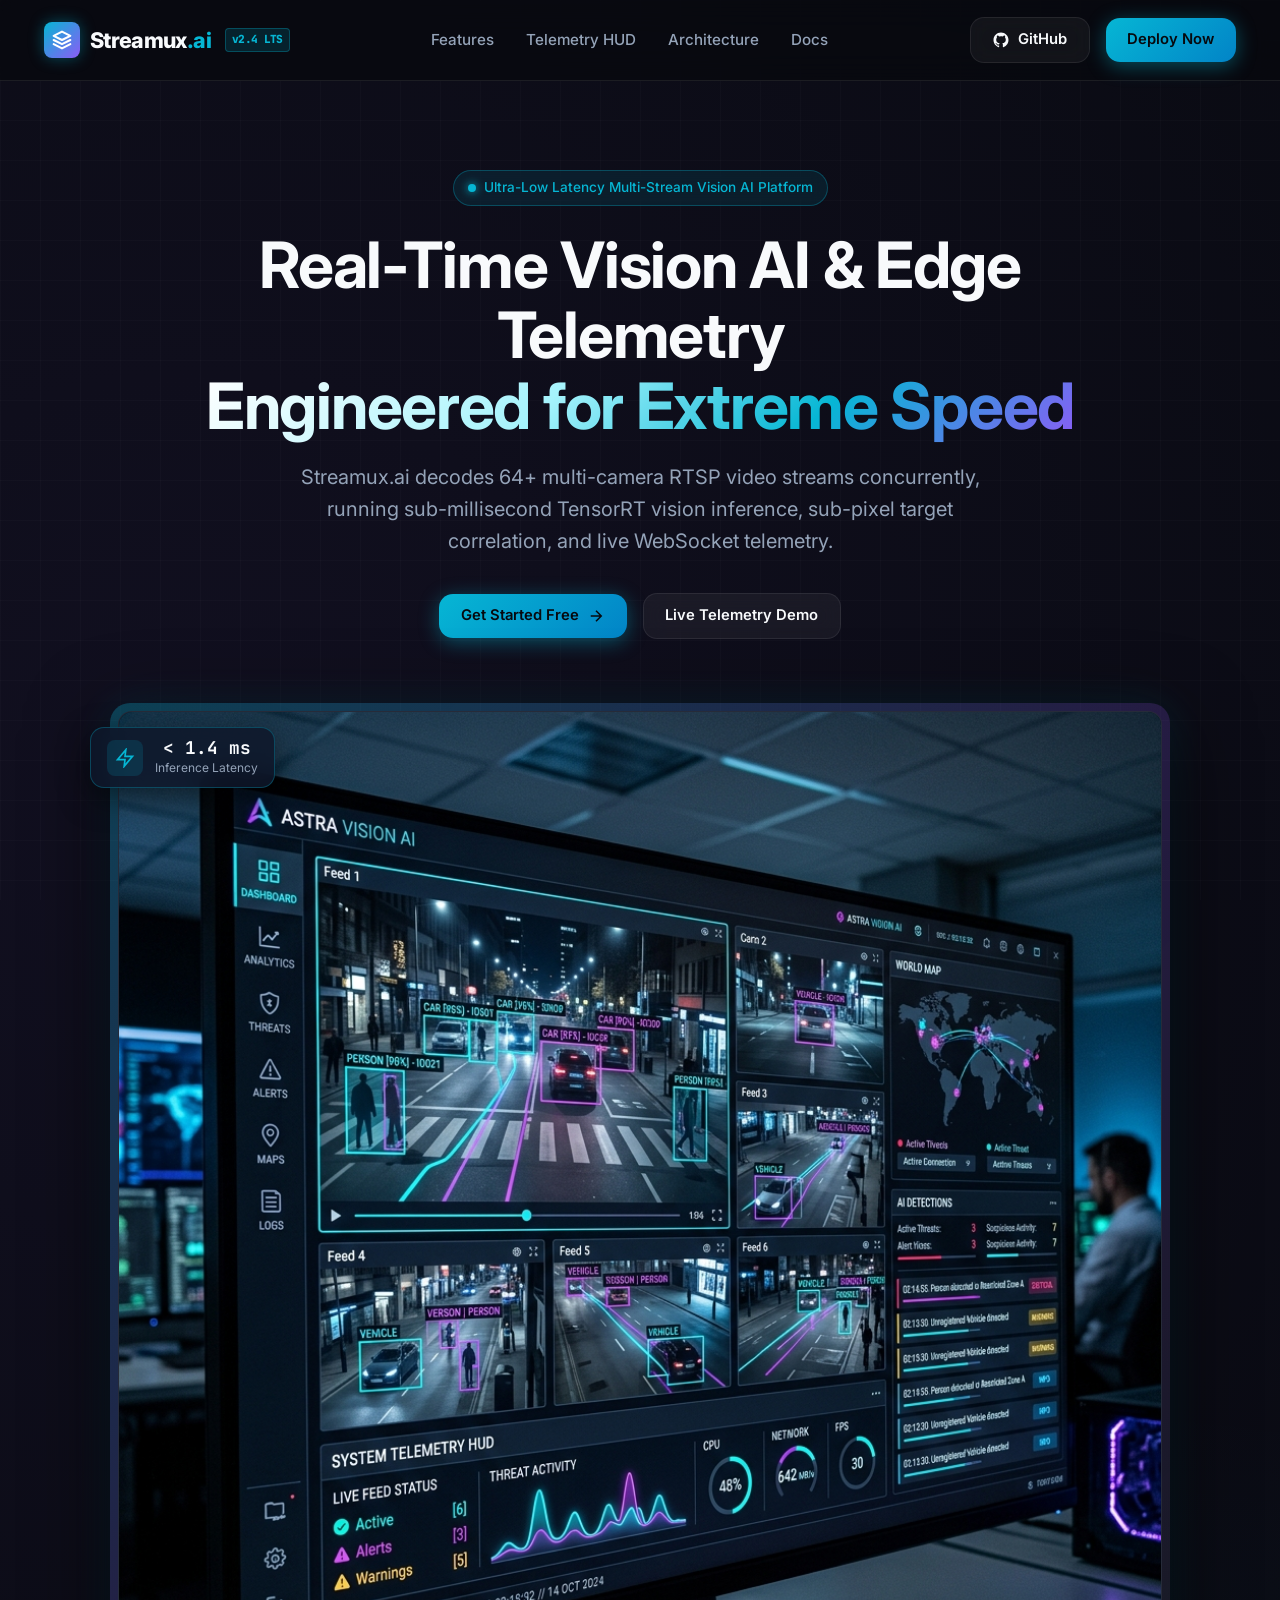
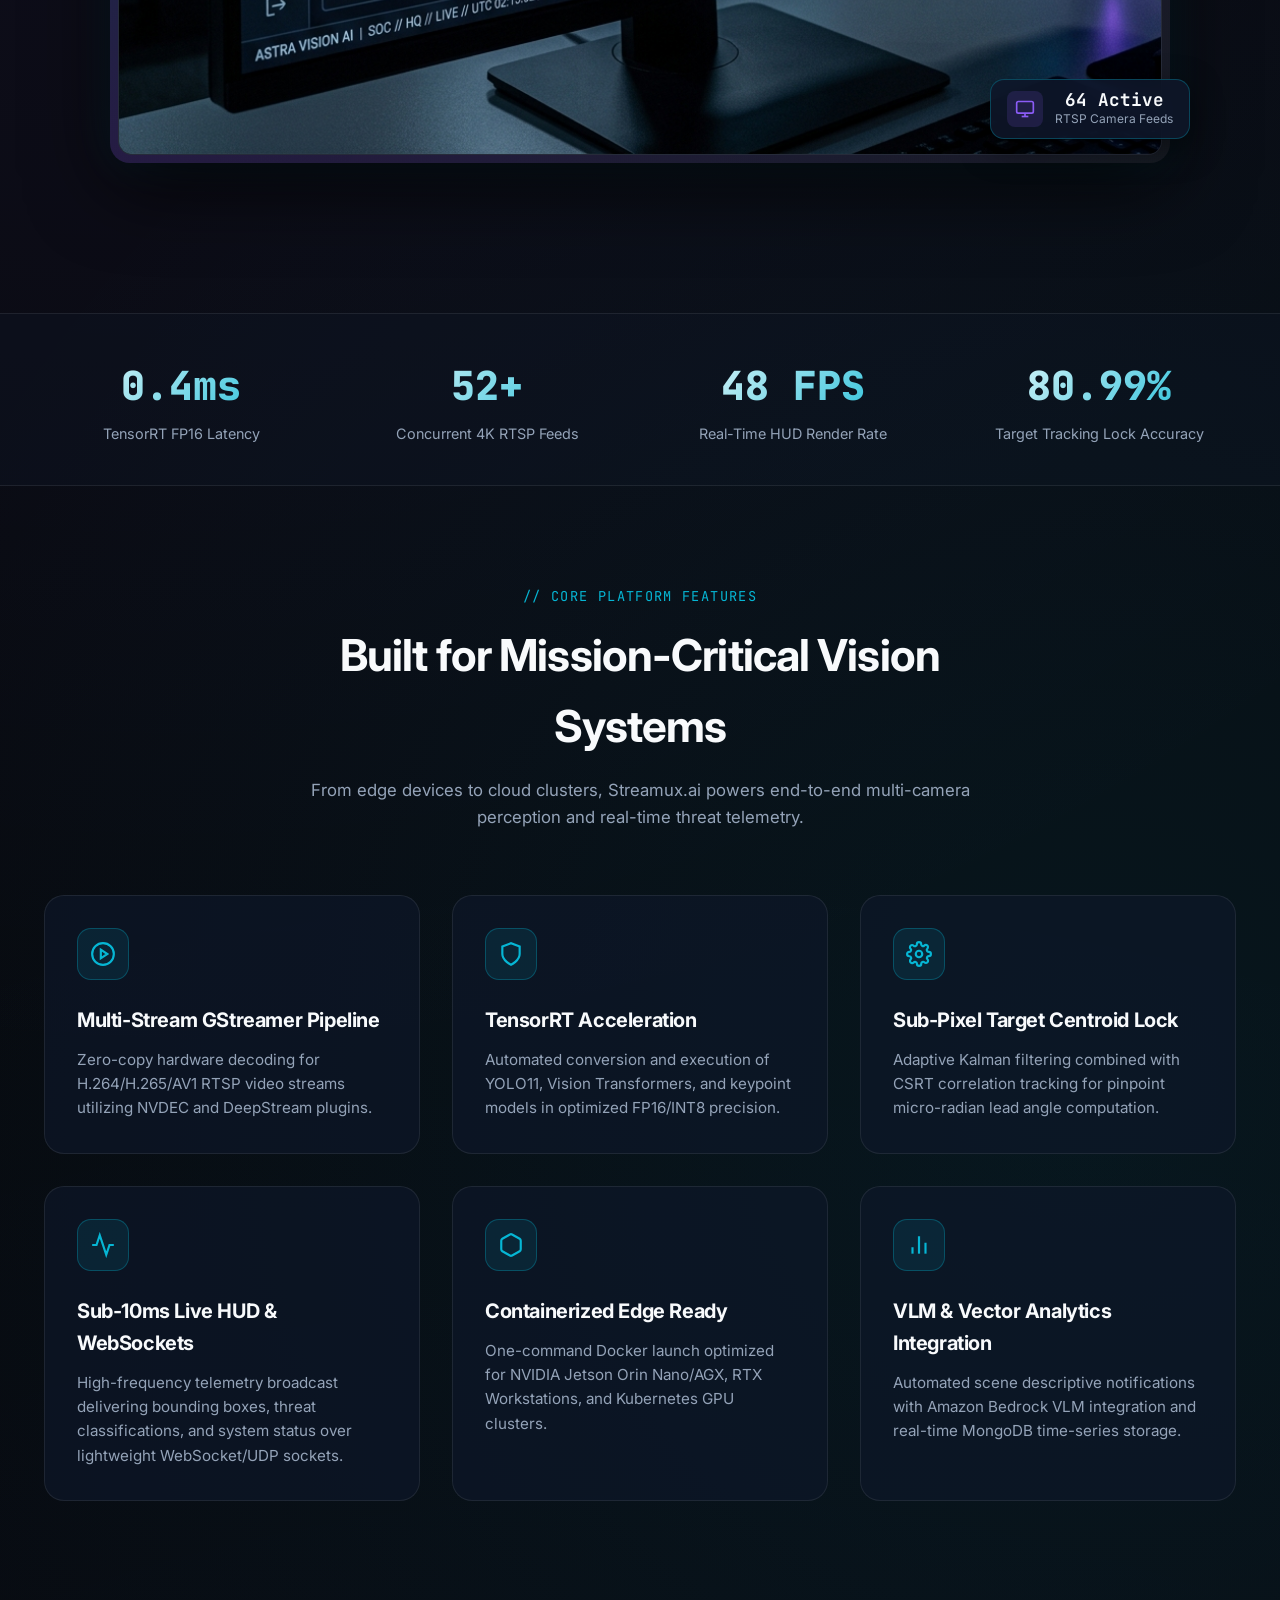
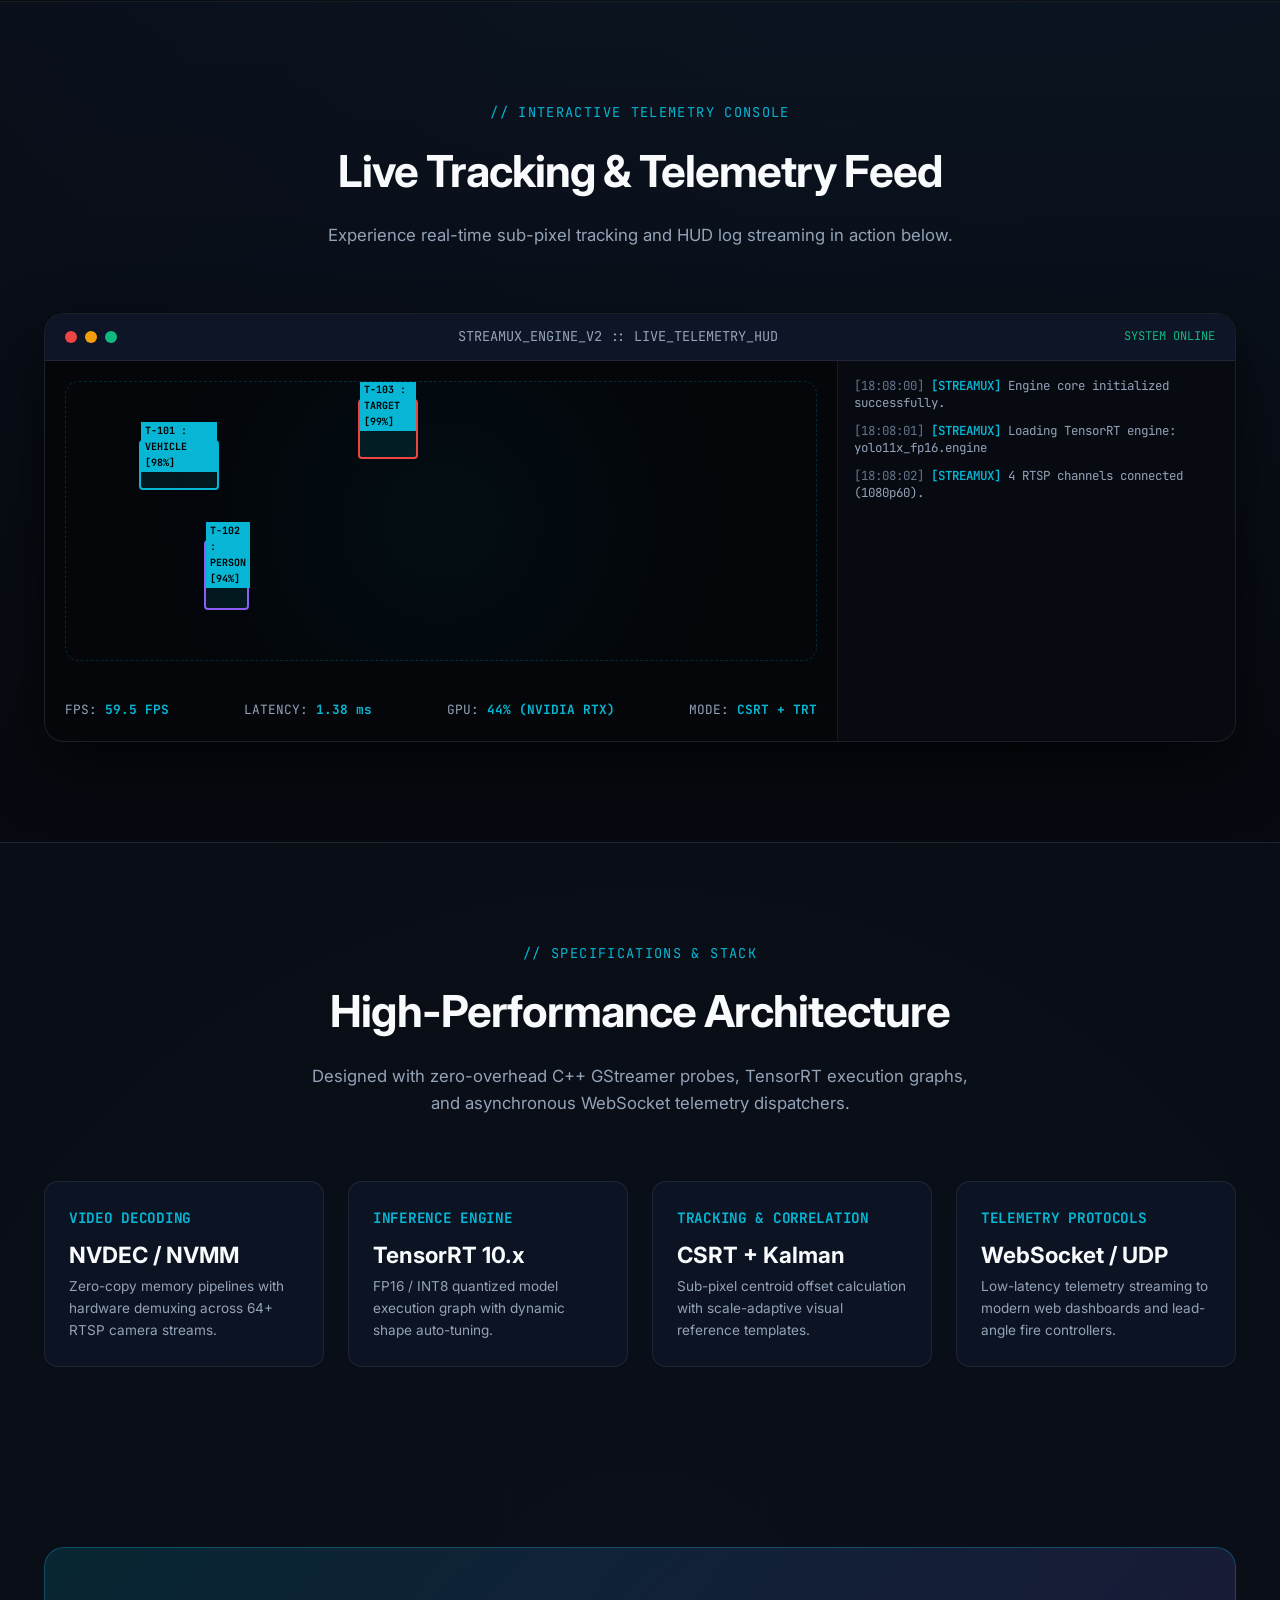
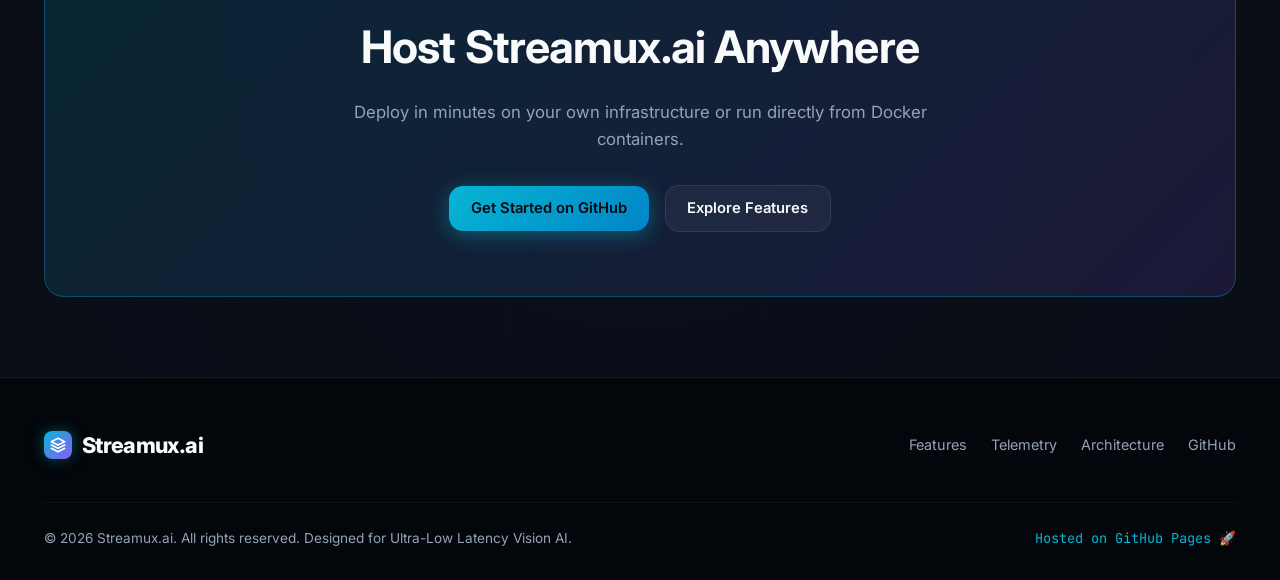
==== index.html @ e478091e "Add Streamux.ai static landing page" ====
<!DOCTYPE html>
<html lang="en">
<head>
  <meta charset="UTF-8">
  <meta name="viewport" content="width=device-width, initial-scale=1.0">
  <title>Streamux.ai - Ultra-Low Latency Multi-Stream Vision AI & Telemetry Platform</title>
  <meta name="description" content="Streamux.ai is a high-performance vision AI and telemetry engine engineered for ultra-low latency RTSP/WebRTC multi-camera object detection, precision tracking, and live HUD analytics.">
  <meta name="keywords" content="Streamux, Vision AI, DeepStream, TensorRT, Multi-Stream RTSP, Real-Time Telemetry, Edge AI, Object Tracking">
  <meta name="author" content="Streamux.ai Team">

  <!-- OpenGraph / Social Media Meta -->
  <meta property="og:title" content="Streamux.ai - Ultra-Low Latency Vision AI Platform">
  <meta property="og:description" content="High-performance real-time vision AI, multi-stream RTSP processing, sub-pixel target tracking, and live telemetry analytics.">
  <meta property="og:image" content="assets/hero-preview.png">
  <meta property="og:type" content="website">

  <!-- Fonts -->
  <link rel="preconnect" href="https://fonts.googleapis.com">
  <link rel="preconnect" href="https://fonts.gstatic.com" crossorigin>
  <link href="https://fonts.googleapis.com/css2?family=Inter:wght@300;400;500;600;700;800&family=JetBrains+Mono:wght@400;500;600;700&display=swap" rel="stylesheet">

  <!-- Stylesheet -->
  <link rel="stylesheet" href="css/style.css">
</head>
<body>

  <!-- Background Grid -->
  <div class="bg-grid"></div>

  <!-- Header Navigation -->
  <header>
    <div class="container">
      <nav class="nav-wrapper">
        <a href="#" class="logo" id="nav-logo">
          <div class="logo-icon">
            <svg viewBox="0 0 24 24" fill="none" stroke="currentColor" stroke-width="2.5" stroke-linecap="round" stroke-linejoin="round">
              <polygon points="12 2 2 7 12 12 22 7 12 2"></polygon>
              <polyline points="2 17 12 22 22 17"></polyline>
              <polyline points="2 12 12 17 22 12"></polyline>
            </svg>
          </div>
          <span>Streamux<span style="color: var(--primary-cyan);">.ai</span></span>
          <span class="logo-badge">v2.4 LTS</span>
        </a>

        <ul class="nav-links">
          <li><a href="#features" id="link-features">Features</a></li>
          <li><a href="#simulator" id="link-telemetry">Telemetry HUD</a></li>
          <li><a href="#architecture" id="link-specs">Architecture</a></li>
          <li><a href="#docs" id="link-docs">Docs</a></li>
        </ul>

        <div class="nav-actions">
          <a href="https://github.com" target="_blank" rel="noopener" class="btn btn-secondary" id="btn-github-nav">
            <svg width="18" height="18" viewBox="0 0 24 24" fill="currentColor">
              <path fill-rule="evenodd" clip-rule="evenodd" d="M12 2C6.477 2 2 6.484 2 12.017c0 4.425 2.865 8.18 6.839 9.504.5.092.682-.217.682-.483 0-.237-.008-.868-.013-1.703-2.782.605-3.369-1.343-3.369-1.343-.454-1.158-1.11-1.466-1.11-1.466-.908-.62.069-.608.069-.608 1.003.07 1.53 1.032 1.53 1.032.892 1.53 2.341 1.088 2.91.832.092-.647.35-1.088.636-1.338-2.22-.253-4.555-1.113-4.555-4.951 0-1.093.39-1.988 1.029-2.688-.103-.253-.446-1.272.098-2.65 0 0 .84-.27 2.75 1.026A9.564 9.564 0 0112 6.844c.85.004 1.705.115 2.504.337 1.909-1.296 2.747-1.027 2.747-1.027.546 1.379.202 2.398.1 2.651.64.7 1.028 1.595 1.028 2.688 0 3.848-2.339 4.695-4.566 4.943.359.309.678.92.678 1.855 0 1.338-.012 2.419-.012 2.747 0 .268.18.58.688.482A10.019 10.019 0 0022 12.017C22 6.484 17.522 2 12 2z"/>
            </svg>
            GitHub
          </a>
          <a href="#cta" class="btn btn-primary" id="btn-deploy-nav">Deploy Now</a>
        </div>
      </nav>
    </div>
  </header>

  <!-- Hero Section -->
  <section class="hero">
    <div class="container">
      <div class="hero-badge">
        <span class="pulse-dot"></span>
        Ultra-Low Latency Multi-Stream Vision AI Platform
      </div>

      <h1>
        Real-Time Vision AI & Edge Telemetry <br>
        <span class="gradient-text">Engineered for Extreme Speed</span>
      </h1>

      <p class="hero-sub">
        Streamux.ai decodes 64+ multi-camera RTSP video streams concurrently, running sub-millisecond TensorRT vision inference, sub-pixel target correlation, and live WebSocket telemetry.
      </p>

      <div class="hero-cta">
        <a href="#cta" class="btn btn-primary" id="btn-get-started">
          Get Started Free
          <svg width="18" height="18" viewBox="0 0 24 24" fill="none" stroke="currentColor" stroke-width="2"><path d="M5 12h14M12 5l7 7-7 7"/></svg>
        </a>
        <a href="#simulator" class="btn btn-secondary" id="btn-view-demo">
          Live Telemetry Demo
        </a>
      </div>

      <!-- Hero Dashboard Visual -->
      <div class="hero-visual">
        <!-- Floating Stats Badges -->
        <div class="floating-stat-badge top-left">
          <div class="stat-icon">
            <svg width="20" height="20" viewBox="0 0 24 24" fill="none" stroke="currentColor" stroke-width="2"><path d="M13 2L3 14h9l-1 8 10-12h-9l1-8z"/></svg>
          </div>
          <div class="stat-info">
            <div class="stat-val">&lt; 1.4 ms</div>
            <div class="stat-lbl">Inference Latency</div>
          </div>
        </div>

        <div class="floating-stat-badge bottom-right">
          <div class="stat-icon" style="background: rgba(139, 92, 246, 0.15); color: var(--accent-purple);">
            <svg width="20" height="20" viewBox="0 0 24 24" fill="none" stroke="currentColor" stroke-width="2"><rect x="2" y="3" width="20" height="14" rx="2" ry="2"/><line x1="8" y1="21" x2="16" y2="21"/><line x1="12" y1="17" x2="12" y2="21"/></svg>
          </div>
          <div class="stat-info">
            <div class="stat-val">64 Active</div>
            <div class="stat-lbl">RTSP Camera Feeds</div>
          </div>
        </div>

        <div class="hero-img-wrapper">
          <img src="assets/hero-preview.png" alt="Streamux.ai Vision AI Telemetry Control Center Dashboard" id="hero-img">
        </div>
      </div>
    </div>
  </section>

  <!-- Metrics Strip -->
  <section class="metrics-strip">
    <div class="container">
      <div class="metrics-grid">
        <div class="metric-item">
          <div class="number" data-target="1" data-suffix=".4ms">&lt; 1.4ms</div>
          <div class="label">TensorRT FP16 Latency</div>
        </div>
        <div class="metric-item">
          <div class="number" data-target="64" data-suffix="+">64+</div>
          <div class="label">Concurrent 4K RTSP Feeds</div>
        </div>
        <div class="metric-item">
          <div class="number" data-target="60" data-suffix=" FPS">60 FPS</div>
          <div class="label">Real-Time HUD Render Rate</div>
        </div>
        <div class="metric-item">
          <div class="number" data-target="99" data-suffix=".99%">99.99%</div>
          <div class="label">Target Tracking Lock Accuracy</div>
        </div>
      </div>
    </div>
  </section>

  <!-- Features Section -->
  <section class="section" id="features">
    <div class="container">
      <div class="section-header">
        <span class="section-tag">// Core Platform Features</span>
        <h2 class="section-title">Built for Mission-Critical Vision Systems</h2>
        <p class="section-subtitle">
          From edge devices to cloud clusters, Streamux.ai powers end-to-end multi-camera perception and real-time threat telemetry.
        </p>
      </div>

      <div class="features-grid">
        <!-- Card 1 -->
        <div class="feature-card">
          <div class="feature-icon-wrapper">
            <svg viewBox="0 0 24 24" fill="none" stroke="currentColor" stroke-width="2"><circle cx="12" cy="12" r="10"/><polygon points="10 8 16 12 10 16 10 8"/></svg>
          </div>
          <h3>Multi-Stream GStreamer Pipeline</h3>
          <p>Zero-copy hardware decoding for H.264/H.265/AV1 RTSP video streams utilizing NVDEC and DeepStream plugins.</p>
        </div>

        <!-- Card 2 -->
        <div class="feature-card">
          <div class="feature-icon-wrapper">
            <svg viewBox="0 0 24 24" fill="none" stroke="currentColor" stroke-width="2"><path d="M12 22s8-4 8-10V5l-8-3-8 3v7c0 6 8 10 8 10z"/></svg>
          </div>
          <h3>TensorRT Acceleration</h3>
          <p>Automated conversion and execution of YOLO11, Vision Transformers, and keypoint models in optimized FP16/INT8 precision.</p>
        </div>

        <!-- Card 3 -->
        <div class="feature-card">
          <div class="feature-icon-wrapper">
            <svg viewBox="0 0 24 24" fill="none" stroke="currentColor" stroke-width="2"><circle cx="12" cy="12" r="3"/><path d="M19.4 15a1.65 1.65 0 0 0 .33 1.82l.06.06a2 2 0 0 1 0 2.83 2 2 0 0 1-2.83 0l-.06-.06a1.65 1.65 0 0 0-1.82-.33 1.65 1.65 0 0 0-1 1.51V21a2 2 0 0 1-2 2 2 2 0 0 1-2-2v-.09A1.65 1.65 0 0 0 9 19.4a1.65 1.65 0 0 0-1.82.33l-.06.06a2 2 0 0 1-2.83 0 2 2 0 0 1 0-2.83l.06-.06a1.65 1.65 0 0 0 .33-1.82 1.65 1.65 0 0 0-1.51-1H3a2 2 0 0 1-2-2 2 2 0 0 1 2-2h.09A1.65 1.65 0 0 0 4.6 9a1.65 1.65 0 0 0-.33-1.82l-.06-.06a2 2 0 0 1 0-2.83 2 2 0 0 1 2.83 0l.06.06a1.65 1.65 0 0 0 1.82.33H9a1.65 1.65 0 0 0 1-1.51V3a2 2 0 0 1 2-2 2 2 0 0 1 2 2v.09a1.65 1.65 0 0 0 1 1.51 1.65 1.65 0 0 0 1.82-.33l.06-.06a2 2 0 0 1 2.83 0 2 2 0 0 1 0 2.83l-.06.06a1.65 1.65 0 0 0-.33 1.82V9a1.65 1.65 0 0 0 1.51 1H21a2 2 0 0 1 2 2 2 2 0 0 1-2 2h-.09a1.65 1.65 0 0 0-1.51 1z"/></svg>
          </div>
          <h3>Sub-Pixel Target Centroid Lock</h3>
          <p>Adaptive Kalman filtering combined with CSRT correlation tracking for pinpoint micro-radian lead angle computation.</p>
        </div>

        <!-- Card 4 -->
        <div class="feature-card">
          <div class="feature-icon-wrapper">
            <svg viewBox="0 0 24 24" fill="none" stroke="currentColor" stroke-width="2"><path d="M22 12h-4l-3 9L9 3l-3 9H2"/></svg>
          </div>
          <h3>Sub-10ms Live HUD & WebSockets</h3>
          <p>High-frequency telemetry broadcast delivering bounding boxes, threat classifications, and system status over lightweight WebSocket/UDP sockets.</p>
        </div>

        <!-- Card 5 -->
        <div class="feature-card">
          <div class="feature-icon-wrapper">
            <svg viewBox="0 0 24 24" fill="none" stroke="currentColor" stroke-width="2"><path d="M21 16V8a2 2 0 0 0-1-1.73l-7-4a2 2 0 0 0-2 0l-7 4A2 2 0 0 0 3 8v8a2 2 0 0 0 1 1.73l7 4a2 2 0 0 0 2 0l7-4A2 2 0 0 0 21 16z"/></svg>
          </div>
          <h3>Containerized Edge Ready</h3>
          <p>One-command Docker launch optimized for NVIDIA Jetson Orin Nano/AGX, RTX Workstations, and Kubernetes GPU clusters.</p>
        </div>

        <!-- Card 6 -->
        <div class="feature-card">
          <div class="feature-icon-wrapper">
            <svg viewBox="0 0 24 24" fill="none" stroke="currentColor" stroke-width="2"><line x1="18" y1="20" x2="18" y2="10"/><line x1="12" y1="20" x2="12" y2="4"/><line x1="6" y1="20" x2="6" y2="14"/></svg>
          </div>
          <h3>VLM & Vector Analytics Integration</h3>
          <p>Automated scene descriptive notifications with Amazon Bedrock VLM integration and real-time MongoDB time-series storage.</p>
        </div>
      </div>
    </div>
  </section>

  <!-- Interactive Telemetry HUD Simulator Section -->
  <section class="section demo-section" id="simulator">
    <div class="container">
      <div class="section-header">
        <span class="section-tag">// Interactive Telemetry Console</span>
        <h2 class="section-title">Live Tracking & Telemetry Feed</h2>
        <p class="section-subtitle">
          Experience real-time sub-pixel tracking and HUD log streaming in action below.
        </p>
      </div>

      <div class="sim-container">
        <div class="sim-header">
          <div class="sim-dots">
            <span class="sim-dot dot-red"></span>
            <span class="sim-dot dot-yellow"></span>
            <span class="sim-dot dot-green"></span>
          </div>
          <div class="sim-title">STREAMUX_ENGINE_V2 :: LIVE_TELEMETRY_HUD</div>
          <div class="sim-status">
            <span class="pulse-dot"></span>
            SYSTEM ONLINE
          </div>
        </div>

        <div class="sim-body">
          <!-- Canvas / Tracking HUD -->
          <div class="sim-viewport">
            <div class="sim-radar-canvas" id="radarCanvas">
              <!-- Animated targets injected by JS -->
            </div>
            <div class="sim-hud-overlay">
              <div class="hud-item">FPS: <span id="hudFps">60.0 FPS</span></div>
              <div class="hud-item">LATENCY: <span id="hudLatency">1.21 ms</span></div>
              <div class="hud-item">GPU: <span>44% (NVIDIA RTX)</span></div>
              <div class="hud-item">MODE: <span>CSRT + TRT</span></div>
            </div>
          </div>

          <!-- Log Console Stream -->
          <div class="sim-logs" id="logBox">
            <div class="log-entry"><span class="time">[18:08:00]</span> <span class="tag">[STREAMUX]</span> Engine core initialized successfully.</div>
            <div class="log-entry"><span class="time">[18:08:01]</span> <span class="tag">[STREAMUX]</span> Loading TensorRT engine: yolo11x_fp16.engine</div>
            <div class="log-entry"><span class="time">[18:08:02]</span> <span class="tag">[STREAMUX]</span> 4 RTSP channels connected (1080p60).</div>
          </div>
        </div>
      </div>
    </div>
  </section>

  <!-- Technical Specs / Architecture Section -->
  <section class="section" id="architecture">
    <div class="container">
      <div class="section-header">
        <span class="section-tag">// Specifications & Stack</span>
        <h2 class="section-title">High-Performance Architecture</h2>
        <p class="section-subtitle">
          Designed with zero-overhead C++ GStreamer probes, TensorRT execution graphs, and asynchronous WebSocket telemetry dispatchers.
        </p>
      </div>

      <div class="specs-grid">
        <div class="spec-box">
          <h4>VIDEO DECODING</h4>
          <div class="spec-val">NVDEC / NVMM</div>
          <p>Zero-copy memory pipelines with hardware demuxing across 64+ RTSP camera streams.</p>
        </div>

        <div class="spec-box">
          <h4>INFERENCE ENGINE</h4>
          <div class="spec-val">TensorRT 10.x</div>
          <p>FP16 / INT8 quantized model execution graph with dynamic shape auto-tuning.</p>
        </div>

        <div class="spec-box">
          <h4>TRACKING & CORRELATION</h4>
          <div class="spec-val">CSRT + Kalman</div>
          <p>Sub-pixel centroid offset calculation with scale-adaptive visual reference templates.</p>
        </div>

        <div class="spec-box">
          <h4>TELEMETRY PROTOCOLS</h4>
          <div class="spec-val">WebSocket / UDP</div>
          <p>Low-latency telemetry streaming to modern web dashboards and lead-angle fire controllers.</p>
        </div>
      </div>
    </div>
  </section>

  <!-- CTA Banner Section -->
  <section class="container" id="cta">
    <div class="cta-banner">
      <h2>Host Streamux.ai Anywhere</h2>
      <p>Deploy in minutes on your own infrastructure or run directly from Docker containers.</p>
      <div class="hero-cta" style="margin-bottom: 0;">
        <a href="https://github.com" target="_blank" rel="noopener" class="btn btn-primary" id="btn-cta-github">
          Get Started on GitHub
        </a>
        <a href="#features" class="btn btn-secondary" id="btn-cta-explore">
          Explore Features
        </a>
      </div>
    </div>
  </section>

  <!-- Footer -->
  <footer>
    <div class="container">
      <div class="footer-top">
        <a href="#" class="logo">
          <div class="logo-icon" style="width: 28px; height: 28px;">
            <svg viewBox="0 0 24 24" fill="none" stroke="currentColor" stroke-width="2.5" stroke-linecap="round" stroke-linejoin="round" style="width: 16px; height: 16px;">
              <polygon points="12 2 2 7 12 12 22 7 12 2"></polygon>
              <polyline points="2 17 12 22 22 17"></polyline>
              <polyline points="2 12 12 17 22 12"></polyline>
            </svg>
          </div>
          <span>Streamux.ai</span>
        </a>

        <ul class="footer-links">
          <li><a href="#features">Features</a></li>
          <li><a href="#simulator">Telemetry</a></li>
          <li><a href="#architecture">Architecture</a></li>
          <li><a href="https://github.com" target="_blank" rel="noopener">GitHub</a></li>
        </ul>
      </div>

      <div class="footer-bottom">
        <div>&copy; 2026 Streamux.ai. All rights reserved. Designed for Ultra-Low Latency Vision AI.</div>
        <div style="color: var(--primary-cyan); font-family: var(--font-mono);">Hosted on GitHub Pages 🚀</div>
      </div>
    </div>
  </footer>

  <!-- Main JavaScript -->
  <script src="js/main.js"></script>
</body>
</html>
---- css/style.css ----
/* Streamux.ai - Modern Single Page Static Site */

:root {
  --bg-dark: #07090e;
  --bg-card: rgba(15, 23, 42, 0.65);
  --bg-card-hover: rgba(30, 41, 59, 0.8);
  --border-color: rgba(255, 255, 255, 0.08);
  --border-color-glow: rgba(6, 182, 212, 0.3);
  
  --primary-cyan: #06b6d4;
  --primary-cyan-glow: rgba(6, 182, 212, 0.4);
  --accent-purple: #8b5cf6;
  --accent-blue: #3b82f6;
  --text-main: #f8fafc;
  --text-muted: #94a3b8;
  --text-dim: #64748b;
  
  --font-sans: 'Inter', system-ui, -apple-system, sans-serif;
  --font-mono: 'JetBrains Mono', monospace;
  
  --radius-sm: 8px;
  --radius-md: 14px;
  --radius-lg: 20px;
  --radius-full: 9999px;
  
  --transition: all 0.3s cubic-bezier(0.16, 1, 0.3, 1);
}

/* Reset & Base Styles */
*, *::before, *::after {
  box-sizing: border-box;
  margin: 0;
  padding: 0;
}

html {
  scroll-behavior: smooth;
  font-size: 16px;
  background-color: var(--bg-dark);
  color: var(--text-main);
  font-family: var(--font-sans);
  -webkit-font-smoothing: antialiased;
}

body {
  min-height: 100vh;
  overflow-x: hidden;
  line-height: 1.6;
  background: 
    radial-gradient(circle at 15% 15%, rgba(139, 92, 246, 0.08) 0%, transparent 40%),
    radial-gradient(circle at 85% 50%, rgba(6, 182, 212, 0.08) 0%, transparent 45%),
    radial-gradient(circle at 50% 90%, rgba(59, 130, 246, 0.05) 0%, transparent 50%),
    var(--bg-dark);
}

/* Background Grid Overlay */
.bg-grid {
  position: fixed;
  inset: 0;
  background-image: 
    linear-gradient(to right, rgba(255, 255, 255, 0.02) 1px, transparent 1px),
    linear-gradient(to bottom, rgba(255, 255, 255, 0.02) 1px, transparent 1px);
  background-size: 40px 40px;
  pointer-events: none;
  z-index: 0;
}

.container {
  width: 100%;
  max-width: 1240px;
  margin: 0 auto;
  padding: 0 1.5rem;
  position: relative;
  z-index: 1;
}

/* Typography Utilities */
h1, h2, h3, h4 {
  color: var(--text-main);
  font-weight: 700;
  letter-spacing: -0.02em;
}

.gradient-text {
  background: linear-gradient(135deg, #ffffff 0%, #a5f3fc 40%, var(--primary-cyan) 70%, var(--accent-purple) 100%);
  -webkit-background-clip: text;
  -webkit-text-fill-color: transparent;
}

/* Navigation Header */
header {
  position: fixed;
  top: 0;
  left: 0;
  right: 0;
  z-index: 100;
  backdrop-filter: blur(16px);
  -webkit-backdrop-filter: blur(16px);
  background: rgba(7, 9, 14, 0.75);
  border-bottom: 1px solid var(--border-color);
  transition: var(--transition);
}

.nav-wrapper {
  display: flex;
  align-items: center;
  justify-content: space-between;
  height: 80px;
}

.logo {
  display: flex;
  align-items: center;
  gap: 10px;
  text-decoration: none;
  font-weight: 800;
  font-size: 1.35rem;
  color: var(--text-main);
  letter-spacing: -0.03em;
}

.logo-icon {
  width: 36px;
  height: 36px;
  background: linear-gradient(135deg, var(--primary-cyan), var(--accent-purple));
  border-radius: var(--radius-sm);
  display: flex;
  align-items: center;
  justify-content: center;
  box-shadow: 0 0 15px var(--primary-cyan-glow);
}

.logo-icon svg {
  width: 20px;
  height: 20px;
  color: #fff;
}

.logo-badge {
  font-size: 0.7rem;
  font-family: var(--font-mono);
  background: rgba(6, 182, 212, 0.15);
  color: var(--primary-cyan);
  border: 1px solid var(--border-color-glow);
  padding: 2px 6px;
  border-radius: 4px;
  margin-left: 4px;
}

.nav-links {
  display: flex;
  align-items: center;
  gap: 2rem;
  list-style: none;
}

.nav-links a {
  color: var(--text-muted);
  text-decoration: none;
  font-size: 0.95rem;
  font-weight: 500;
  transition: var(--transition);
}

.nav-links a:hover {
  color: var(--primary-cyan);
}

.nav-actions {
  display: flex;
  align-items: center;
  gap: 1rem;
}

/* Buttons */
.btn {
  display: inline-flex;
  align-items: center;
  justify-content: center;
  gap: 8px;
  padding: 0.65rem 1.35rem;
  font-size: 0.925rem;
  font-weight: 600;
  border-radius: var(--radius-md);
  text-decoration: none;
  transition: var(--transition);
  cursor: pointer;
  border: none;
}

.btn-primary {
  background: linear-gradient(135deg, var(--primary-cyan), #0284c7);
  color: #07090e;
  box-shadow: 0 4px 20px var(--primary-cyan-glow);
}

.btn-primary:hover {
  transform: translateY(-2px);
  box-shadow: 0 6px 25px rgba(6, 182, 212, 0.6);
  background: linear-gradient(135deg, #22d3ee, var(--primary-cyan));
}

.btn-secondary {
  background: rgba(255, 255, 255, 0.05);
  color: var(--text-main);
  border: 1px solid var(--border-color);
  backdrop-filter: blur(10px);
}

.btn-secondary:hover {
  background: rgba(255, 255, 255, 0.1);
  border-color: rgba(255, 255, 255, 0.2);
  transform: translateY(-2px);
}

/* Hero Section */
.hero {
  padding-top: 170px;
  padding-bottom: 90px;
  text-align: center;
  position: relative;
}

.hero-badge {
  display: inline-flex;
  align-items: center;
  gap: 8px;
  padding: 6px 14px;
  background: rgba(6, 182, 212, 0.1);
  border: 1px solid var(--border-color-glow);
  border-radius: var(--radius-full);
  font-size: 0.85rem;
  font-weight: 500;
  color: var(--primary-cyan);
  margin-bottom: 1.5rem;
  backdrop-filter: blur(8px);
}

.hero-badge .pulse-dot {
  width: 8px;
  height: 8px;
  background-color: var(--primary-cyan);
  border-radius: 50%;
  box-shadow: 0 0 8px var(--primary-cyan);
  animation: pulse 2s infinite;
}

@keyframes pulse {
  0% { transform: scale(0.95); opacity: 0.8; }
  50% { transform: scale(1.2); opacity: 1; box-shadow: 0 0 14px var(--primary-cyan); }
  100% { transform: scale(0.95); opacity: 0.8; }
}

.hero h1 {
  font-size: clamp(2.5rem, 5vw, 4.25rem);
  line-height: 1.1;
  margin-bottom: 1.25rem;
  max-width: 900px;
  margin-left: auto;
  margin-right: auto;
}

.hero-sub {
  font-size: clamp(1.05rem, 2vw, 1.25rem);
  color: var(--text-muted);
  max-width: 720px;
  margin: 0 auto 2.25rem;
  font-weight: 400;
}

.hero-cta {
  display: flex;
  align-items: center;
  justify-content: center;
  gap: 1rem;
  margin-bottom: 4rem;
  flex-wrap: wrap;
}

/* Dashboard Mockup Display */
.hero-visual {
  position: relative;
  max-width: 1060px;
  margin: 0 auto;
  border-radius: var(--radius-lg);
  padding: 8px;
  background: linear-gradient(135deg, rgba(6, 182, 212, 0.3), rgba(139, 92, 246, 0.2), rgba(255, 255, 255, 0.05));
  box-shadow: 0 20px 80px rgba(0, 0, 0, 0.8), 0 0 40px rgba(6, 182, 212, 0.15);
}

.hero-img-wrapper {
  position: relative;
  border-radius: var(--radius-md);
  overflow: hidden;
  background: #0d1322;
  border: 1px solid rgba(255, 255, 255, 0.1);
}

.hero-img-wrapper img {
  width: 100%;
  height: auto;
  display: block;
  object-fit: cover;
  transition: transform 0.5s ease;
}

.hero-visual:hover img {
  transform: scale(1.01);
}

/* Floating Stats Overlay */
.floating-stat-badge {
  position: absolute;
  background: rgba(15, 23, 42, 0.85);
  border: 1px solid var(--border-color-glow);
  backdrop-filter: blur(12px);
  padding: 10px 16px;
  border-radius: var(--radius-md);
  display: flex;
  align-items: center;
  gap: 12px;
  box-shadow: 0 10px 30px rgba(0,0,0,0.5);
  z-index: 10;
  animation: float 4s ease-in-out infinite alternate;
}

.floating-stat-badge.top-left {
  top: 24px;
  left: -20px;
}

.floating-stat-badge.bottom-right {
  bottom: 24px;
  right: -20px;
  animation-delay: -2s;
}

@keyframes float {
  0% { transform: translateY(0px); }
  100% { transform: translateY(-10px); }
}

.stat-icon {
  width: 36px;
  height: 36px;
  border-radius: var(--radius-sm);
  background: rgba(6, 182, 212, 0.15);
  display: flex;
  align-items: center;
  justify-content: center;
  color: var(--primary-cyan);
}

.stat-info .stat-val {
  font-family: var(--font-mono);
  font-weight: 700;
  font-size: 1.1rem;
  color: var(--text-main);
  line-height: 1.1;
}

.stat-info .stat-lbl {
  font-size: 0.75rem;
  color: var(--text-muted);
}

/* Metrics Bar */
.metrics-strip {
  padding: 40px 0;
  border-top: 1px solid var(--border-color);
  border-bottom: 1px solid var(--border-color);
  background: rgba(15, 23, 42, 0.3);
  margin-top: 60px;
}

.metrics-grid {
  display: grid;
  grid-template-columns: repeat(auto-fit, minmax(200px, 1fr));
  gap: 2rem;
  text-align: center;
}

.metric-item .number {
  font-size: 2.5rem;
  font-weight: 800;
  font-family: var(--font-mono);
  background: linear-gradient(135deg, #fff, var(--primary-cyan));
  -webkit-background-clip: text;
  -webkit-text-fill-color: transparent;
}

.metric-item .label {
  font-size: 0.9rem;
  color: var(--text-muted);
  margin-top: 4px;
}

/* Section Header */
.section {
  padding: 100px 0;
  position: relative;
}

.section-header {
  text-align: center;
  max-width: 680px;
  margin: 0 auto 4rem;
}

.section-tag {
  font-family: var(--font-mono);
  font-size: 0.85rem;
  color: var(--primary-cyan);
  text-transform: uppercase;
  letter-spacing: 0.1em;
  margin-bottom: 0.75rem;
  display: block;
}

.section-title {
  font-size: clamp(2rem, 3.5vw, 2.75rem);
  margin-bottom: 1rem;
}

.section-subtitle {
  color: var(--text-muted);
  font-size: 1.05rem;
}

/* Features Grid */
.features-grid {
  display: grid;
  grid-template-columns: repeat(auto-fit, minmax(320px, 1fr));
  gap: 2rem;
}

.feature-card {
  background: var(--bg-card);
  border: 1px solid var(--border-color);
  border-radius: var(--radius-lg);
  padding: 2rem;
  transition: var(--transition);
  position: relative;
  overflow: hidden;
}

.feature-card::before {
  content: '';
  position: absolute;
  top: 0;
  left: 0;
  right: 0;
  height: 2px;
  background: linear-gradient(90deg, transparent, var(--primary-cyan), transparent);
  opacity: 0;
  transition: var(--transition);
}

.feature-card:hover {
  background: var(--bg-card-hover);
  border-color: var(--border-color-glow);
  transform: translateY(-5px);
  box-shadow: 0 15px 35px rgba(0,0,0,0.4);
}

.feature-card:hover::before {
  opacity: 1;
}

.feature-icon-wrapper {
  width: 52px;
  height: 52px;
  border-radius: var(--radius-md);
  background: rgba(6, 182, 212, 0.1);
  border: 1px solid var(--border-color-glow);
  display: flex;
  align-items: center;
  justify-content: center;
  color: var(--primary-cyan);
  margin-bottom: 1.5rem;
}

.feature-icon-wrapper svg {
  width: 26px;
  height: 26px;
}

.feature-card h3 {
  font-size: 1.25rem;
  margin-bottom: 0.75rem;
}

.feature-card p {
  color: var(--text-muted);
  font-size: 0.95rem;
  line-height: 1.6;
}

/* Architecture & Interactive Telemetry Simulator */
.demo-section {
  background: linear-gradient(180deg, rgba(15, 23, 42, 0.4), rgba(7, 9, 14, 0.8));
  border-top: 1px solid var(--border-color);
  border-bottom: 1px solid var(--border-color);
}

.sim-container {
  background: #090d16;
  border: 1px solid var(--border-color);
  border-radius: var(--radius-lg);
  overflow: hidden;
  box-shadow: 0 25px 60px rgba(0, 0, 0, 0.6);
}

.sim-header {
  background: rgba(15, 23, 42, 0.9);
  padding: 12px 20px;
  border-bottom: 1px solid var(--border-color);
  display: flex;
  align-items: center;
  justify-content: space-between;
}

.sim-dots {
  display: flex;
  gap: 8px;
}

.sim-dot {
  width: 12px;
  height: 12px;
  border-radius: 50%;
}
.dot-red { background: #ef4444; }
.dot-yellow { background: #f59e0b; }
.dot-green { background: #10b981; }

.sim-title {
  font-family: var(--font-mono);
  font-size: 0.85rem;
  color: var(--text-muted);
}

.sim-status {
  display: flex;
  align-items: center;
  gap: 6px;
  font-family: var(--font-mono);
  font-size: 0.75rem;
  color: #10b981;
}

.sim-body {
  display: grid;
  grid-template-columns: 2fr 1fr;
  min-height: 380px;
}

@media (max-width: 868px) {
  .sim-body {
    grid-template-columns: 1fr;
  }
}

.sim-viewport {
  position: relative;
  background: #04060a;
  border-right: 1px solid var(--border-color);
  padding: 20px;
  display: flex;
  flex-direction: column;
  justify-content: space-between;
}

.sim-radar-canvas {
  width: 100%;
  height: 280px;
  border: 1px dashed rgba(6, 182, 212, 0.2);
  border-radius: var(--radius-md);
  position: relative;
  overflow: hidden;
  background: radial-gradient(circle at center, rgba(6, 182, 212, 0.05) 0%, transparent 70%);
}

.sim-hud-overlay {
  display: flex;
  justify-content: space-between;
  margin-top: 15px;
  font-family: var(--font-mono);
  font-size: 0.8rem;
  color: var(--text-muted);
}

.hud-item span {
  color: var(--primary-cyan);
  font-weight: 700;
}

.sim-logs {
  background: #070a10;
  padding: 16px;
  font-family: var(--font-mono);
  font-size: 0.78rem;
  display: flex;
  flex-direction: column;
  gap: 10px;
  overflow-y: auto;
  max-height: 380px;
}

.log-entry {
  color: var(--text-muted);
  line-height: 1.4;
}

.log-entry .time { color: var(--text-dim); }
.log-entry .tag { color: var(--primary-cyan); font-weight: 600; }
.log-entry .val { color: var(--accent-purple); }

/* Bounding box simulation in radar canvas */
.box-target {
  position: absolute;
  border: 2px solid var(--primary-cyan);
  background: rgba(6, 182, 212, 0.1);
  border-radius: 4px;
  transition: all 0.5s ease-in-out;
}
.box-target::after {
  content: attr(data-label);
  position: absolute;
  top: -20px;
  left: 0;
  background: var(--primary-cyan);
  color: #000;
  font-size: 10px;
  font-family: var(--font-mono);
  padding: 1px 4px;
  font-weight: bold;
}

/* Specs Table Section */
.specs-grid {
  display: grid;
  grid-template-columns: repeat(auto-fit, minmax(260px, 1fr));
  gap: 1.5rem;
}

.spec-box {
  background: var(--bg-card);
  border: 1px solid var(--border-color);
  padding: 1.5rem;
  border-radius: var(--radius-md);
}

.spec-box h4 {
  color: var(--primary-cyan);
  font-family: var(--font-mono);
  font-size: 0.9rem;
  margin-bottom: 0.5rem;
}

.spec-box .spec-val {
  font-size: 1.4rem;
  font-weight: 700;
  margin-bottom: 0.25rem;
}

.spec-box p {
  color: var(--text-muted);
  font-size: 0.85rem;
}

/* CTA Banner Section */
.cta-banner {
  margin: 80px 0;
  background: linear-gradient(135deg, rgba(6, 182, 212, 0.15), rgba(139, 92, 246, 0.15));
  border: 1px solid var(--border-color-glow);
  border-radius: var(--radius-lg);
  padding: 4rem 2rem;
  text-align: center;
  position: relative;
  overflow: hidden;
}

.cta-banner h2 {
  font-size: clamp(2rem, 3.5vw, 2.8rem);
  margin-bottom: 1rem;
}

.cta-banner p {
  color: var(--text-muted);
  max-width: 600px;
  margin: 0 auto 2rem;
  font-size: 1.05rem;
}

/* Footer */
footer {
  border-top: 1px solid var(--border-color);
  padding: 50px 0 30px;
  background: rgba(4, 6, 10, 0.95);
  font-size: 0.9rem;
  color: var(--text-muted);
}

.footer-top {
  display: flex;
  justify-content: space-between;
  align-items: center;
  margin-bottom: 40px;
  flex-wrap: wrap;
  gap: 1.5rem;
}

.footer-bottom {
  display: flex;
  justify-content: space-between;
  align-items: center;
  border-top: 1px solid rgba(255, 255, 255, 0.05);
  padding-top: 25px;
  flex-wrap: wrap;
  gap: 1rem;
  font-size: 0.85rem;
}

.footer-links {
  display: flex;
  gap: 1.5rem;
  list-style: none;
}

.footer-links a {
  color: var(--text-muted);
  text-decoration: none;
  transition: var(--transition);
}

.footer-links a:hover {
  color: var(--primary-cyan);
}

/* Responsive Styles */
@media (max-width: 768px) {
  .nav-links {
    display: none;
  }
  .floating-stat-badge {
    display: none;
  }
  .hero {
    padding-top: 130px;
  }
}
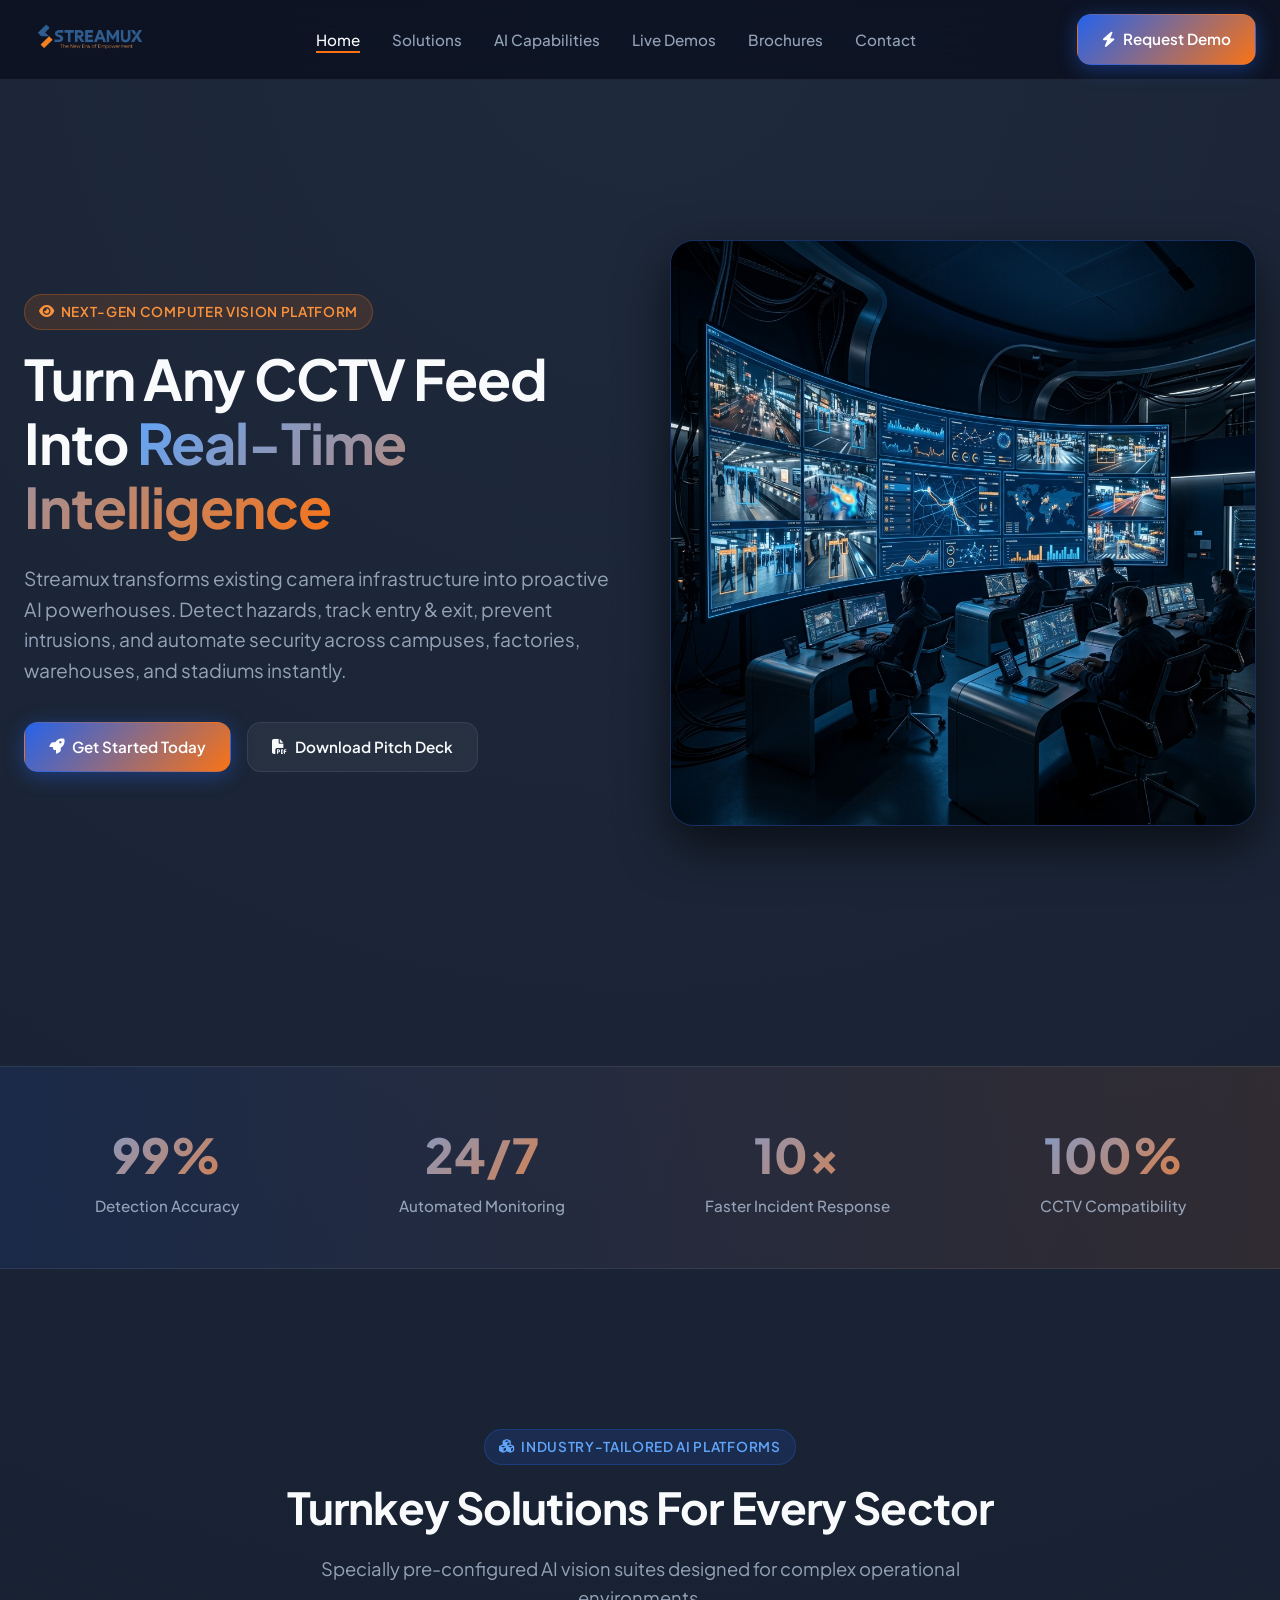
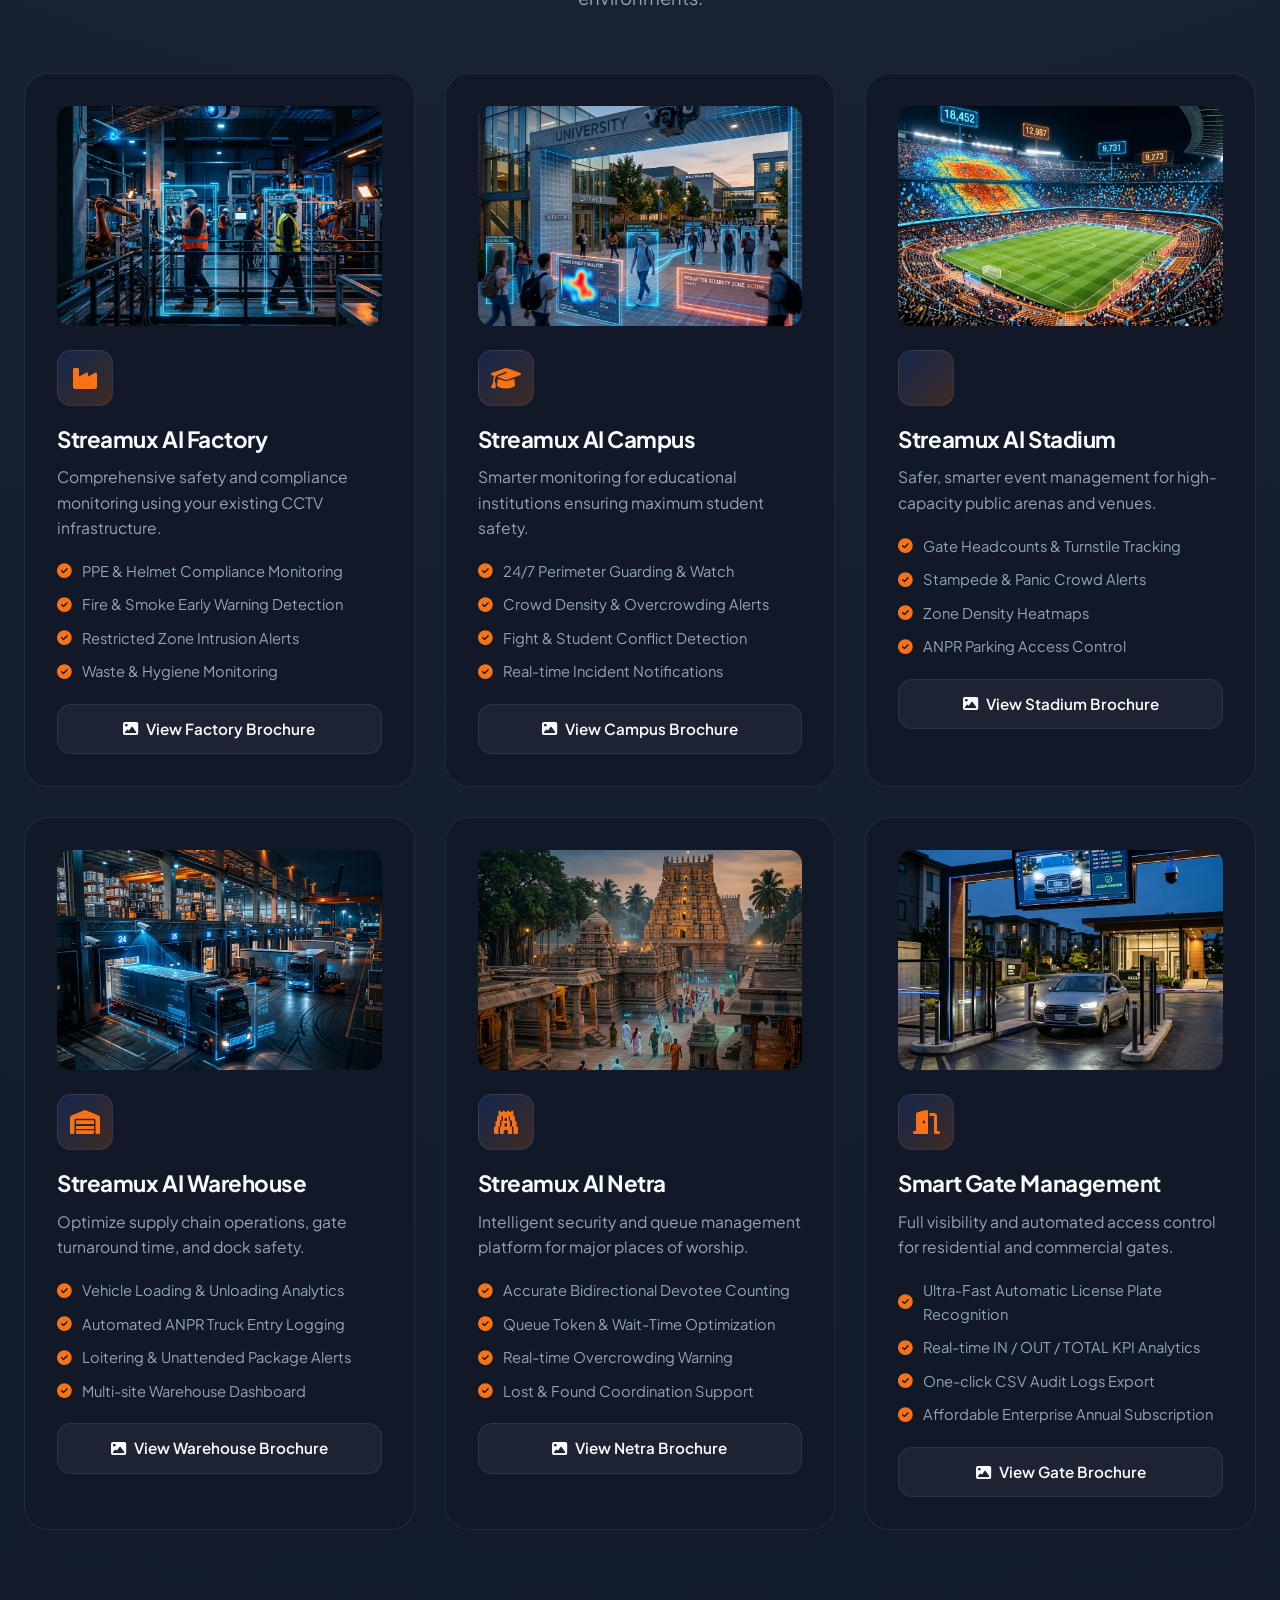
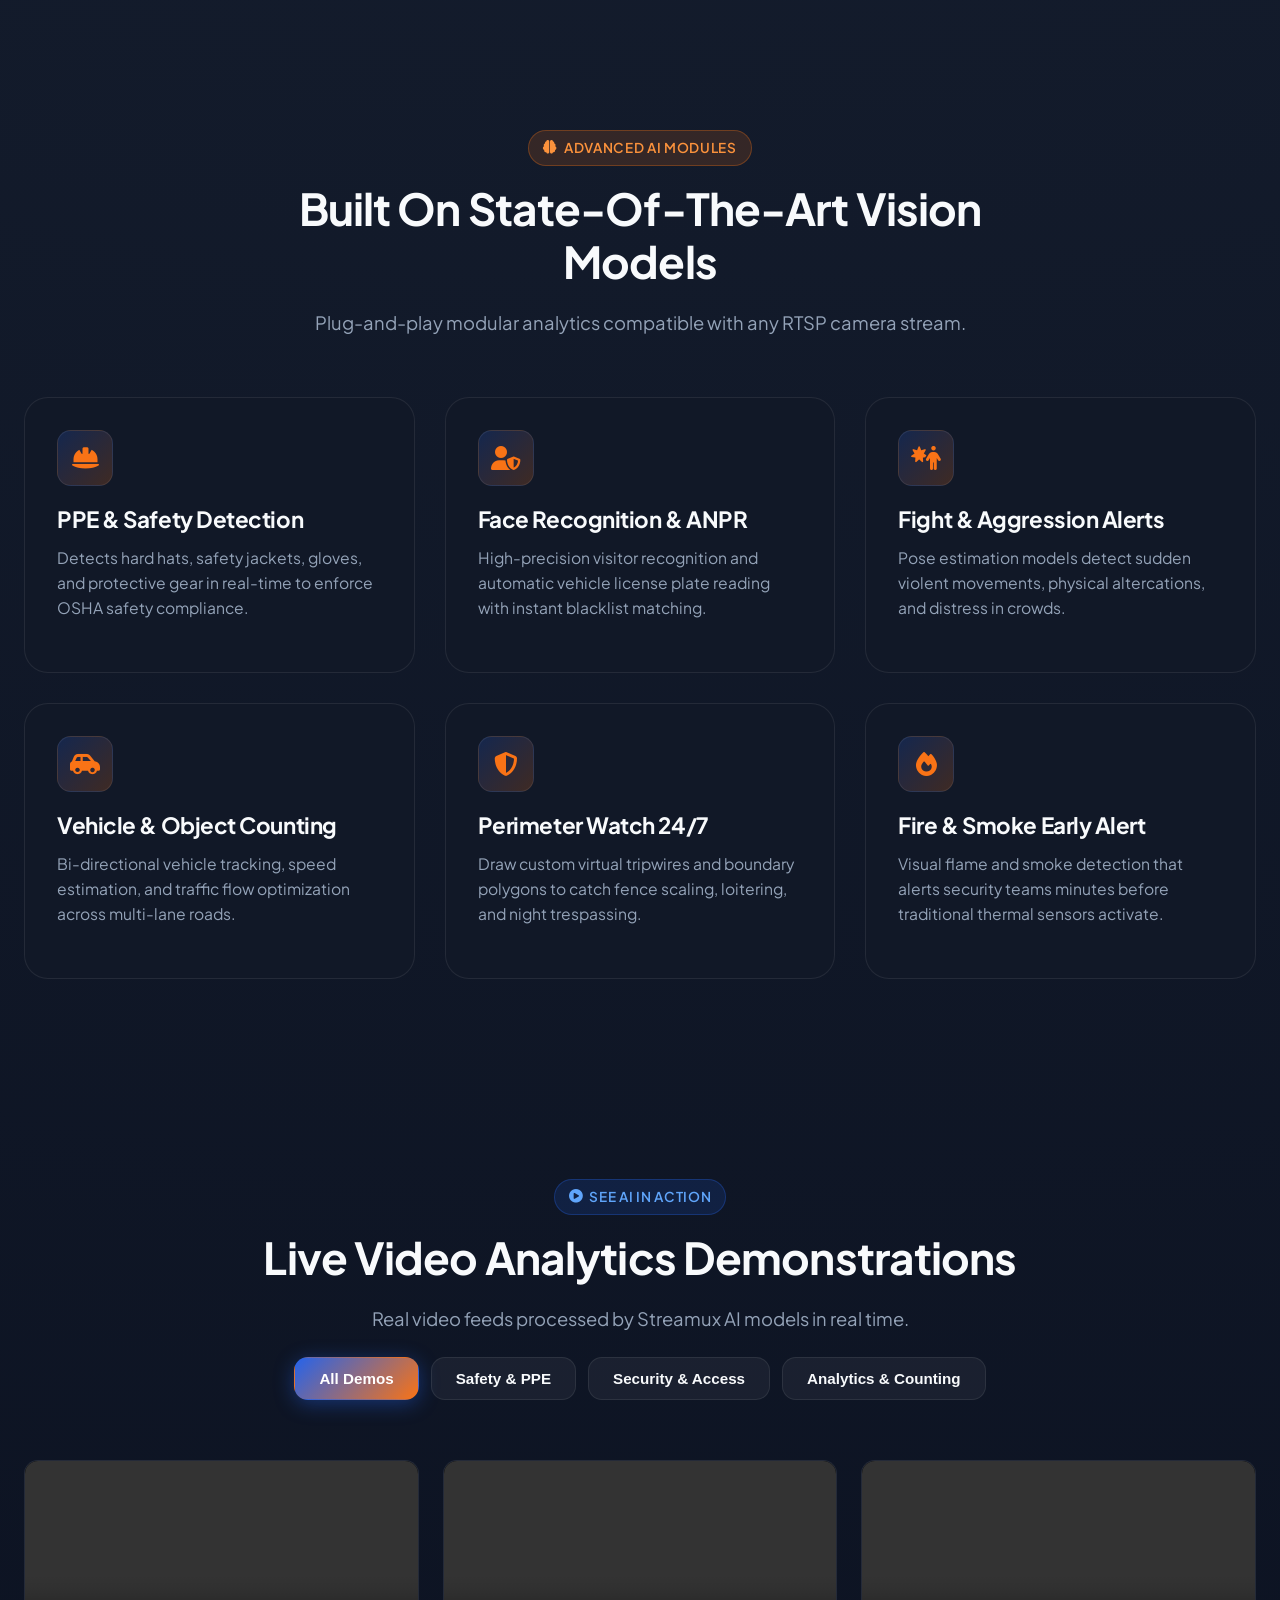
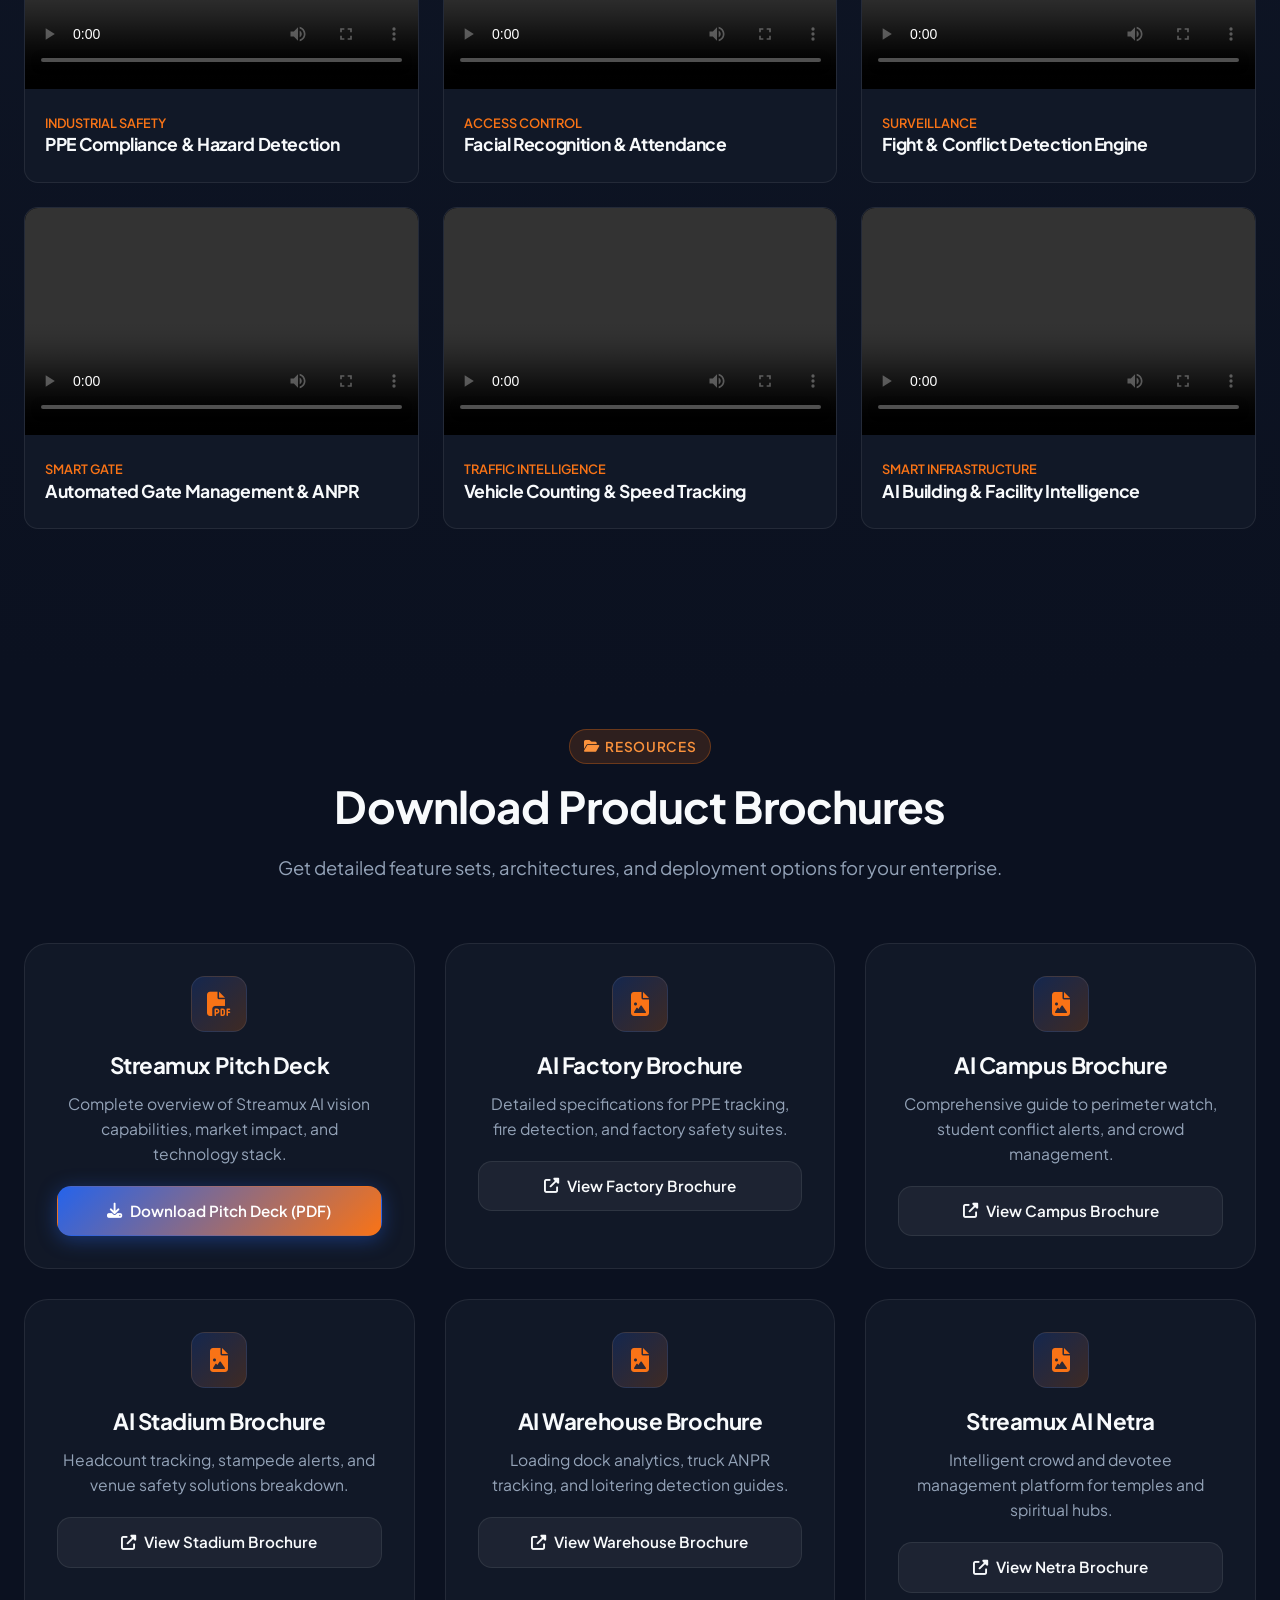
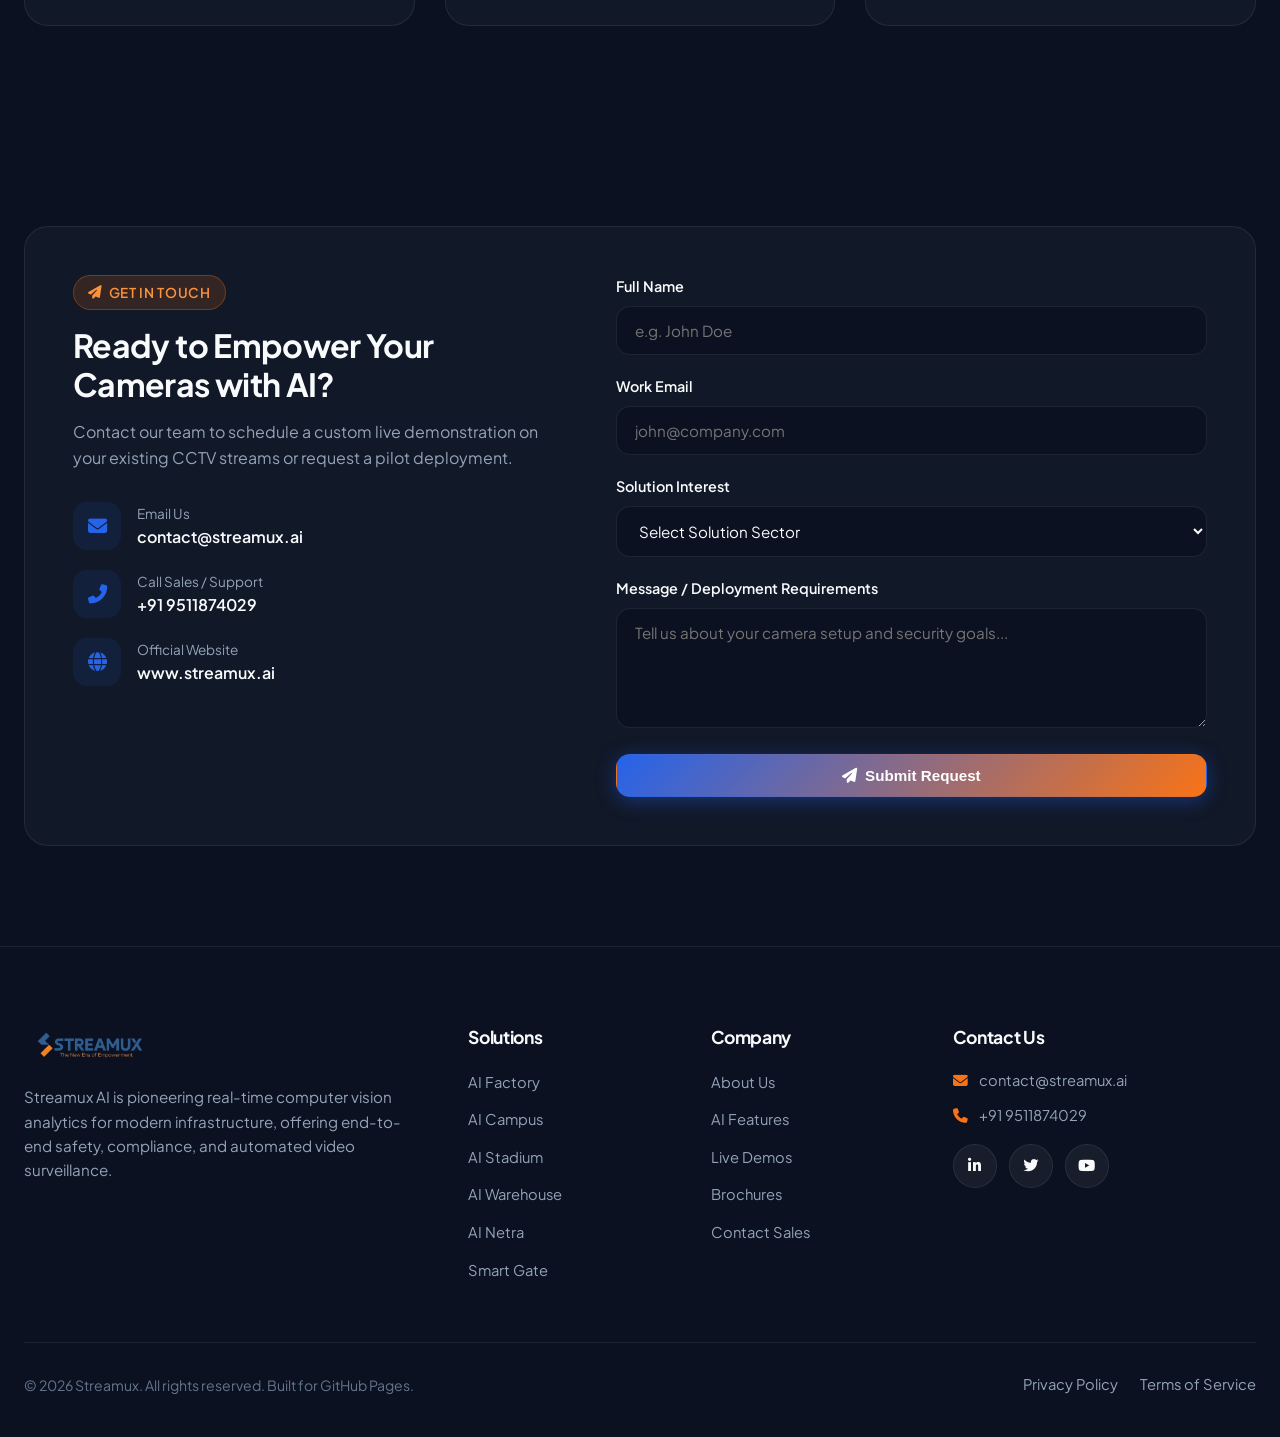
==== commit b2c27c7b: "Add Streamux website design system, AI solution suites, optimized video demos, brochures, and .gitig" ====
--- a/index.html
+++ b/index.html
@@ -3,352 +3,586 @@
 <head>
   <meta charset="UTF-8">
   <meta name="viewport" content="width=device-width, initial-scale=1.0">
-  <title>Streamux.ai - Ultra-Low Latency Multi-Stream Vision AI & Telemetry Platform</title>
-  <meta name="description" content="Streamux.ai is a high-performance vision AI and telemetry engine engineered for ultra-low latency RTSP/WebRTC multi-camera object detection, precision tracking, and live HUD analytics.">
-  <meta name="keywords" content="Streamux, Vision AI, DeepStream, TensorRT, Multi-Stream RTSP, Real-Time Telemetry, Edge AI, Object Tracking">
-  <meta name="author" content="Streamux.ai Team">
-
-  <!-- OpenGraph / Social Media Meta -->
-  <meta property="og:title" content="Streamux.ai - Ultra-Low Latency Vision AI Platform">
-  <meta property="og:description" content="High-performance real-time vision AI, multi-stream RTSP processing, sub-pixel target tracking, and live telemetry analytics.">
-  <meta property="og:image" content="assets/hero-preview.png">
-  <meta property="og:type" content="website">
-
-  <!-- Fonts -->
-  <link rel="preconnect" href="https://fonts.googleapis.com">
-  <link rel="preconnect" href="https://fonts.gstatic.com" crossorigin>
-  <link href="https://fonts.googleapis.com/css2?family=Inter:wght@300;400;500;600;700;800&family=JetBrains+Mono:wght@400;500;600;700&display=swap" rel="stylesheet">
-
-  <!-- Stylesheet -->
+  <title>Streamux AI | The New Era of Empowerment | AI-Powered Video Analytics Platform</title>
+  <meta name="description" content="Streamux AI delivers real-time AI-powered video analytics for security, safety, and operational intelligence across factories, campuses, stadiums, warehouses, and temple complexes.">
+  
+  <!-- FontAwesome & Fonts -->
+  <link rel="stylesheet" href="https://cdnjs.cloudflare.com/ajax/libs/font-awesome/6.4.0/css/all.min.css">
   <link rel="stylesheet" href="css/style.css">
+  
+  <!-- Favicon -->
+  <link rel="icon" type="image/png" href="assets/logo/Streamux_Logo.jpg">
 </head>
 <body>
 
-  <!-- Background Grid -->
-  <div class="bg-grid"></div>
-
-  <!-- Header Navigation -->
-  <header>
-    <div class="container">
-      <nav class="nav-wrapper">
-        <a href="#" class="logo" id="nav-logo">
-          <div class="logo-icon">
-            <svg viewBox="0 0 24 24" fill="none" stroke="currentColor" stroke-width="2.5" stroke-linecap="round" stroke-linejoin="round">
-              <polygon points="12 2 2 7 12 12 22 7 12 2"></polygon>
-              <polyline points="2 17 12 22 22 17"></polyline>
-              <polyline points="2 12 12 17 22 12"></polyline>
-            </svg>
-          </div>
-          <span>Streamux<span style="color: var(--primary-cyan);">.ai</span></span>
-          <span class="logo-badge">v2.4 LTS</span>
-        </a>
-
-        <ul class="nav-links">
-          <li><a href="#features" id="link-features">Features</a></li>
-          <li><a href="#simulator" id="link-telemetry">Telemetry HUD</a></li>
-          <li><a href="#architecture" id="link-specs">Architecture</a></li>
-          <li><a href="#docs" id="link-docs">Docs</a></li>
-        </ul>
-
-        <div class="nav-actions">
-          <a href="https://github.com" target="_blank" rel="noopener" class="btn btn-secondary" id="btn-github-nav">
-            <svg width="18" height="18" viewBox="0 0 24 24" fill="currentColor">
-              <path fill-rule="evenodd" clip-rule="evenodd" d="M12 2C6.477 2 2 6.484 2 12.017c0 4.425 2.865 8.18 6.839 9.504.5.092.682-.217.682-.483 0-.237-.008-.868-.013-1.703-2.782.605-3.369-1.343-3.369-1.343-.454-1.158-1.11-1.466-1.11-1.466-.908-.62.069-.608.069-.608 1.003.07 1.53 1.032 1.53 1.032.892 1.53 2.341 1.088 2.91.832.092-.647.35-1.088.636-1.338-2.22-.253-4.555-1.113-4.555-4.951 0-1.093.39-1.988 1.029-2.688-.103-.253-.446-1.272.098-2.65 0 0 .84-.27 2.75 1.026A9.564 9.564 0 0112 6.844c.85.004 1.705.115 2.504.337 1.909-1.296 2.747-1.027 2.747-1.027.546 1.379.202 2.398.1 2.651.64.7 1.028 1.595 1.028 2.688 0 3.848-2.339 4.695-4.566 4.943.359.309.678.92.678 1.855 0 1.338-.012 2.419-.012 2.747 0 .268.18.58.688.482A10.019 10.019 0 0022 12.017C22 6.484 17.522 2 12 2z"/>
-            </svg>
-            GitHub
+  <!-- Navigation Bar -->
+  <nav class="navbar" id="navbar">
+    <div class="navbar-container">
+      <a href="#" class="brand-logo">
+        <img src="assets/logo/Streamux_The_New_Era_Of_Empowerment.png" alt="Streamux AI - The New Era of Empowerment">
+      </a>
+      
+      <ul class="nav-menu" id="navMenu">
+        <li><a href="#home" class="nav-link active">Home</a></li>
+        <li><a href="#solutions" class="nav-link">Solutions</a></li>
+        <li><a href="#capabilities" class="nav-link">AI Capabilities</a></li>
+        <li><a href="#demos" class="nav-link">Live Demos</a></li>
+        <li><a href="#brochures" class="nav-link">Brochures</a></li>
+        <li><a href="#contact" class="nav-link">Contact</a></li>
+      </ul>
+
+      <div class="nav-actions">
+        <a href="#contact" class="btn btn-primary">
+          <i class="fas fa-bolt"></i> Request Demo
+        </a>
+      </div>
+    </div>
+  </nav>
+
+  <!-- Hero Section -->
+  <section class="hero" id="home">
+    <div class="section">
+      <div class="hero-grid">
+        <div class="hero-content">
+          <div class="badge badge-orange">
+            <i class="fas fa-eye"></i> Next-Gen Computer Vision Platform
+          </div>
+          <h1>
+            Turn Any CCTV Feed Into <span class="gradient-text">Real-Time Intelligence</span>
+          </h1>
+          <p>
+            Streamux transforms existing camera infrastructure into proactive AI powerhouses. Detect hazards, track entry & exit, prevent intrusions, and automate security across campuses, factories, warehouses, and stadiums instantly.
+          </p>
+          <div class="hero-cta">
+            <a href="#contact" class="btn btn-primary">
+              <i class="fas fa-rocket"></i> Get Started Today
+            </a>
+            <a href="assets/Streamux__Pitch_Deck.pdf" target="_blank" class="btn btn-secondary">
+              <i class="fas fa-file-pdf"></i> Download Pitch Deck
+            </a>
+          </div>
+        </div>
+
+        <div class="hero-preview-container">
+          <img src="assets/images/hero-bg.png" alt="Streamux AI Command Center Platform Dashboard">
+        </div>
+      </div>
+    </div>
+  </section>
+
+  <!-- Stats Counter Banner -->
+  <div class="stats-banner">
+    <div class="stats-grid">
+      <div class="stat-item">
+        <div class="stat-number" data-target="99" data-suffix="%">0%</div>
+        <div class="stat-label">Detection Accuracy</div>
+      </div>
+      <div class="stat-item">
+        <div class="stat-number" data-target="24" data-suffix="/7">0/7</div>
+        <div class="stat-label">Automated Monitoring</div>
+      </div>
+      <div class="stat-item">
+        <div class="stat-number" data-target="10" data-suffix="x">0x</div>
+        <div class="stat-label">Faster Incident Response</div>
+      </div>
+      <div class="stat-item">
+        <div class="stat-number" data-target="100" data-suffix="%">0%</div>
+        <div class="stat-label">CCTV Compatibility</div>
+      </div>
+    </div>
+  </div>
+
+  <!-- Enterprise Solutions Section -->
+  <section class="section" id="solutions">
+    <div class="section-header">
+      <div class="badge"><i class="fas fa-cubes"></i> Industry-Tailored AI Platforms</div>
+      <h2 class="section-title">Turnkey Solutions For Every Sector</h2>
+      <p class="section-subtitle">Specially pre-configured AI vision suites designed for complex operational environments.</p>
+    </div>
+
+    <div class="grid-3">
+      <!-- AI Factory -->
+      <div class="card">
+        <div class="card-img-wrapper">
+          <img src="assets/images/solution-factory.png" alt="Streamux AI Factory">
+        </div>
+        <div class="card-icon"><i class="fas fa-industry"></i></div>
+        <h3 class="card-title">Streamux AI Factory</h3>
+        <p class="card-desc">Comprehensive safety and compliance monitoring using your existing CCTV infrastructure.</p>
+        <ul class="feature-list">
+          <li class="feature-item"><i class="fas fa-check-circle"></i> PPE & Helmet Compliance Monitoring</li>
+          <li class="feature-item"><i class="fas fa-check-circle"></i> Fire & Smoke Early Warning Detection</li>
+          <li class="feature-item"><i class="fas fa-check-circle"></i> Restricted Zone Intrusion Alerts</li>
+          <li class="feature-item"><i class="fas fa-check-circle"></i> Waste & Hygiene Monitoring</li>
+        </ul>
+        <div style="margin-top: 20px;">
+          <a href="assets/Product_Brouchers/AI_Fatory_%20brochure.jpeg" target="_blank" class="btn btn-secondary btn-sm" style="width: 100%;">
+            <i class="fas fa-image"></i> View Factory Brochure
           </a>
-          <a href="#cta" class="btn btn-primary" id="btn-deploy-nav">Deploy Now</a>
-        </div>
-      </nav>
-    </div>
-  </header>
-
-  <!-- Hero Section -->
-  <section class="hero">
-    <div class="container">
-      <div class="hero-badge">
-        <span class="pulse-dot"></span>
-        Ultra-Low Latency Multi-Stream Vision AI Platform
-      </div>
-
-      <h1>
-        Real-Time Vision AI & Edge Telemetry <br>
-        <span class="gradient-text">Engineered for Extreme Speed</span>
-      </h1>
-
-      <p class="hero-sub">
-        Streamux.ai decodes 64+ multi-camera RTSP video streams concurrently, running sub-millisecond TensorRT vision inference, sub-pixel target correlation, and live WebSocket telemetry.
-      </p>
-
-      <div class="hero-cta">
-        <a href="#cta" class="btn btn-primary" id="btn-get-started">
-          Get Started Free
-          <svg width="18" height="18" viewBox="0 0 24 24" fill="none" stroke="currentColor" stroke-width="2"><path d="M5 12h14M12 5l7 7-7 7"/></svg>
-        </a>
-        <a href="#simulator" class="btn btn-secondary" id="btn-view-demo">
-          Live Telemetry Demo
-        </a>
-      </div>
-
-      <!-- Hero Dashboard Visual -->
-      <div class="hero-visual">
-        <!-- Floating Stats Badges -->
-        <div class="floating-stat-badge top-left">
-          <div class="stat-icon">
-            <svg width="20" height="20" viewBox="0 0 24 24" fill="none" stroke="currentColor" stroke-width="2"><path d="M13 2L3 14h9l-1 8 10-12h-9l1-8z"/></svg>
-          </div>
-          <div class="stat-info">
-            <div class="stat-val">&lt; 1.4 ms</div>
-            <div class="stat-lbl">Inference Latency</div>
-          </div>
-        </div>
-
-        <div class="floating-stat-badge bottom-right">
-          <div class="stat-icon" style="background: rgba(139, 92, 246, 0.15); color: var(--accent-purple);">
-            <svg width="20" height="20" viewBox="0 0 24 24" fill="none" stroke="currentColor" stroke-width="2"><rect x="2" y="3" width="20" height="14" rx="2" ry="2"/><line x1="8" y1="21" x2="16" y2="21"/><line x1="12" y1="17" x2="12" y2="21"/></svg>
-          </div>
-          <div class="stat-info">
-            <div class="stat-val">64 Active</div>
-            <div class="stat-lbl">RTSP Camera Feeds</div>
-          </div>
-        </div>
-
-        <div class="hero-img-wrapper">
-          <img src="assets/hero-preview.png" alt="Streamux.ai Vision AI Telemetry Control Center Dashboard" id="hero-img">
+        </div>
+      </div>
+
+      <!-- AI Campus -->
+      <div class="card">
+        <div class="card-img-wrapper">
+          <img src="assets/images/solution-campus.png" alt="Streamux AI Campus">
+        </div>
+        <div class="card-icon"><i class="fas fa-graduation-cap"></i></div>
+        <h3 class="card-title">Streamux AI Campus</h3>
+        <p class="card-desc">Smarter monitoring for educational institutions ensuring maximum student safety.</p>
+        <ul class="feature-list">
+          <li class="feature-item"><i class="fas fa-check-circle"></i> 24/7 Perimeter Guarding & Watch</li>
+          <li class="feature-item"><i class="fas fa-check-circle"></i> Crowd Density & Overcrowding Alerts</li>
+          <li class="feature-item"><i class="fas fa-check-circle"></i> Fight & Student Conflict Detection</li>
+          <li class="feature-item"><i class="fas fa-check-circle"></i> Real-time Incident Notifications</li>
+        </ul>
+        <div style="margin-top: 20px;">
+          <a href="assets/Product_Brouchers/AI_Campus_Brochure.png" target="_blank" class="btn btn-secondary btn-sm" style="width: 100%;">
+            <i class="fas fa-image"></i> View Campus Brochure
+          </a>
+        </div>
+      </div>
+
+      <!-- AI Stadium -->
+      <div class="card">
+        <div class="card-img-wrapper">
+          <img src="assets/images/solution-stadium.png" alt="Streamux AI Stadium">
+        </div>
+        <div class="card-icon"><i class="fas fa-stadium"></i></div>
+        <h3 class="card-title">Streamux AI Stadium</h3>
+        <p class="card-desc">Safer, smarter event management for high-capacity public arenas and venues.</p>
+        <ul class="feature-list">
+          <li class="feature-item"><i class="fas fa-check-circle"></i> Gate Headcounts & Turnstile Tracking</li>
+          <li class="feature-item"><i class="fas fa-check-circle"></i> Stampede & Panic Crowd Alerts</li>
+          <li class="feature-item"><i class="fas fa-check-circle"></i> Zone Density Heatmaps</li>
+          <li class="feature-item"><i class="fas fa-check-circle"></i> ANPR Parking Access Control</li>
+        </ul>
+        <div style="margin-top: 20px;">
+          <a href="assets/Product_Brouchers/AI_Stadium_Brochure..png" target="_blank" class="btn btn-secondary btn-sm" style="width: 100%;">
+            <i class="fas fa-image"></i> View Stadium Brochure
+          </a>
+        </div>
+      </div>
+
+      <!-- AI Warehouse -->
+      <div class="card">
+        <div class="card-img-wrapper">
+          <img src="assets/images/solution-warehouse.png" alt="Streamux AI Warehouse">
+        </div>
+        <div class="card-icon"><i class="fas fa-warehouse"></i></div>
+        <h3 class="card-title">Streamux AI Warehouse</h3>
+        <p class="card-desc">Optimize supply chain operations, gate turnaround time, and dock safety.</p>
+        <ul class="feature-list">
+          <li class="feature-item"><i class="fas fa-check-circle"></i> Vehicle Loading & Unloading Analytics</li>
+          <li class="feature-item"><i class="fas fa-check-circle"></i> Automated ANPR Truck Entry Logging</li>
+          <li class="feature-item"><i class="fas fa-check-circle"></i> Loitering & Unattended Package Alerts</li>
+          <li class="feature-item"><i class="fas fa-check-circle"></i> Multi-site Warehouse Dashboard</li>
+        </ul>
+        <div style="margin-top: 20px;">
+          <a href="assets/Product_Brouchers/AI_Warehouse_Brochure.png" target="_blank" class="btn btn-secondary btn-sm" style="width: 100%;">
+            <i class="fas fa-image"></i> View Warehouse Brochure
+          </a>
+        </div>
+      </div>
+
+      <!-- AI Netra (Temples) -->
+      <div class="card">
+        <div class="card-img-wrapper">
+          <img src="assets/images/solution-temple.png" alt="Streamux AI Netra">
+        </div>
+        <div class="card-icon"><i class="fas fa-gopuram"></i></div>
+        <h3 class="card-title">Streamux AI Netra</h3>
+        <p class="card-desc">Intelligent security and queue management platform for major places of worship.</p>
+        <ul class="feature-list">
+          <li class="feature-item"><i class="fas fa-check-circle"></i> Accurate Bidirectional Devotee Counting</li>
+          <li class="feature-item"><i class="fas fa-check-circle"></i> Queue Token & Wait-Time Optimization</li>
+          <li class="feature-item"><i class="fas fa-check-circle"></i> Real-time Overcrowding Warning</li>
+          <li class="feature-item"><i class="fas fa-check-circle"></i> Lost & Found Coordination Support</li>
+        </ul>
+        <div style="margin-top: 20px;">
+          <a href="assets/Product_Brouchers/Netra_Brbocher%20.jpeg" target="_blank" class="btn btn-secondary btn-sm" style="width: 100%;">
+            <i class="fas fa-image"></i> View Netra Brochure
+          </a>
+        </div>
+      </div>
+
+      <!-- Smart Gate Management -->
+      <div class="card">
+        <div class="card-img-wrapper">
+          <img src="assets/images/solution-gate.png" alt="Smart Gate Management">
+        </div>
+        <div class="card-icon"><i class="fas fa-door-open"></i></div>
+        <h3 class="card-title">Smart Gate Management</h3>
+        <p class="card-desc">Full visibility and automated access control for residential and commercial gates.</p>
+        <ul class="feature-list">
+          <li class="feature-item"><i class="fas fa-check-circle"></i> Ultra-Fast Automatic License Plate Recognition</li>
+          <li class="feature-item"><i class="fas fa-check-circle"></i> Real-time IN / OUT / TOTAL KPI Analytics</li>
+          <li class="feature-item"><i class="fas fa-check-circle"></i> One-click CSV Audit Logs Export</li>
+          <li class="feature-item"><i class="fas fa-check-circle"></i> Affordable Enterprise Annual Subscription</li>
+        </ul>
+        <div style="margin-top: 20px;">
+          <a href="assets/Product_Brouchers/Smart_Gate_Management.jpeg" target="_blank" class="btn btn-secondary btn-sm" style="width: 100%;">
+            <i class="fas fa-image"></i> View Gate Brochure
+          </a>
         </div>
       </div>
     </div>
   </section>
 
-  <!-- Metrics Strip -->
-  <section class="metrics-strip">
-    <div class="container">
-      <div class="metrics-grid">
-        <div class="metric-item">
-          <div class="number" data-target="1" data-suffix=".4ms">&lt; 1.4ms</div>
-          <div class="label">TensorRT FP16 Latency</div>
-        </div>
-        <div class="metric-item">
-          <div class="number" data-target="64" data-suffix="+">64+</div>
-          <div class="label">Concurrent 4K RTSP Feeds</div>
-        </div>
-        <div class="metric-item">
-          <div class="number" data-target="60" data-suffix=" FPS">60 FPS</div>
-          <div class="label">Real-Time HUD Render Rate</div>
-        </div>
-        <div class="metric-item">
-          <div class="number" data-target="99" data-suffix=".99%">99.99%</div>
-          <div class="label">Target Tracking Lock Accuracy</div>
-        </div>
+  <!-- Core AI Capabilities Section -->
+  <section class="section" id="capabilities">
+    <div class="section-header">
+      <div class="badge badge-orange"><i class="fas fa-brain"></i> Advanced AI Modules</div>
+      <h2 class="section-title">Built On State-Of-The-Art Vision Models</h2>
+      <p class="section-subtitle">Plug-and-play modular analytics compatible with any RTSP camera stream.</p>
+    </div>
+
+    <div class="grid-3">
+      <div class="card">
+        <div class="card-icon"><i class="fas fa-hard-hat"></i></div>
+        <h3 class="card-title">PPE & Safety Detection</h3>
+        <p class="card-desc">Detects hard hats, safety jackets, gloves, and protective gear in real-time to enforce OSHA safety compliance.</p>
+      </div>
+
+      <div class="card">
+        <div class="card-icon"><i class="fas fa-user-shield"></i></div>
+        <h3 class="card-title">Face Recognition & ANPR</h3>
+        <p class="card-desc">High-precision visitor recognition and automatic vehicle license plate reading with instant blacklist matching.</p>
+      </div>
+
+      <div class="card">
+        <div class="card-icon"><i class="fas fa-person-burst"></i></div>
+        <h3 class="card-title">Fight & Aggression Alerts</h3>
+        <p class="card-desc">Pose estimation models detect sudden violent movements, physical altercations, and distress in crowds.</p>
+      </div>
+
+      <div class="card">
+        <div class="card-icon"><i class="fas fa-car-side"></i></div>
+        <h3 class="card-title">Vehicle & Object Counting</h3>
+        <p class="card-desc">Bi-directional vehicle tracking, speed estimation, and traffic flow optimization across multi-lane roads.</p>
+      </div>
+
+      <div class="card">
+        <div class="card-icon"><i class="fas fa-shield-halved"></i></div>
+        <h3 class="card-title">Perimeter Watch 24/7</h3>
+        <p class="card-desc">Draw custom virtual tripwires and boundary polygons to catch fence scaling, loitering, and night trespassing.</p>
+      </div>
+
+      <div class="card">
+        <div class="card-icon"><i class="fas fa-fire"></i></div>
+        <h3 class="card-title">Fire & Smoke Early Alert</h3>
+        <p class="card-desc">Visual flame and smoke detection that alerts security teams minutes before traditional thermal sensors activate.</p>
       </div>
     </div>
   </section>
 
-  <!-- Features Section -->
-  <section class="section" id="features">
-    <div class="container">
-      <div class="section-header">
-        <span class="section-tag">// Core Platform Features</span>
-        <h2 class="section-title">Built for Mission-Critical Vision Systems</h2>
-        <p class="section-subtitle">
-          From edge devices to cloud clusters, Streamux.ai powers end-to-end multi-camera perception and real-time threat telemetry.
+  <!-- Live Video Demos Section -->
+  <section class="section" id="demos">
+    <div class="section-header">
+      <div class="badge"><i class="fas fa-play-circle"></i> See AI In Action</div>
+      <h2 class="section-title">Live Video Analytics Demonstrations</h2>
+      <p class="section-subtitle">Real video feeds processed by Streamux AI models in real time.</p>
+
+      <div style="display: flex; gap: 12px; justify-content: center; margin-top: 24px; flex-wrap: wrap;">
+        <button class="btn btn-primary video-filter-btn active" data-filter="all">All Demos</button>
+        <button class="btn btn-secondary video-filter-btn" data-filter="safety">Safety & PPE</button>
+        <button class="btn btn-secondary video-filter-btn" data-filter="security">Security & Access</button>
+        <button class="btn btn-secondary video-filter-btn" data-filter="analytics">Analytics & Counting</button>
+      </div>
+    </div>
+
+    <div class="video-grid">
+      <!-- Demo 1 -->
+      <div class="video-card" data-category="safety">
+        <div class="video-player-container">
+          <video controls preload="metadata">
+            <source src="assets/Demo_Videos/PPE_DETECTION_DEMO.mp4" type="video/mp4">
+            Your browser does not support the video tag.
+          </video>
+        </div>
+        <div class="video-info">
+          <span class="video-tag">Industrial Safety</span>
+          <h4 class="video-title">PPE Compliance & Hazard Detection</h4>
+        </div>
+      </div>
+
+      <!-- Demo 2 -->
+      <div class="video-card" data-category="security">
+        <div class="video-player-container">
+          <video controls preload="metadata">
+            <source src="assets/Demo_Videos/Face_Recognition_demo.mp4" type="video/mp4">
+            Your browser does not support the video tag.
+          </video>
+        </div>
+        <div class="video-info">
+          <span class="video-tag">Access Control</span>
+          <h4 class="video-title">Facial Recognition & Attendance</h4>
+        </div>
+      </div>
+
+      <!-- Demo 3 -->
+      <div class="video-card" data-category="security">
+        <div class="video-player-container">
+          <video controls preload="metadata">
+            <source src="assets/Demo_Videos/fight_detection_demo.mp4" type="video/mp4">
+            Your browser does not support the video tag.
+          </video>
+        </div>
+        <div class="video-info">
+          <span class="video-tag">Surveillance</span>
+          <h4 class="video-title">Fight & Conflict Detection Engine</h4>
+        </div>
+      </div>
+
+      <!-- Demo 4 -->
+      <div class="video-card" data-category="analytics">
+        <div class="video-player-container">
+          <video controls preload="metadata">
+            <source src="assets/Demo_Videos/Smart_gate_management.mp4" type="video/mp4">
+            Your browser does not support the video tag.
+          </video>
+        </div>
+        <div class="video-info">
+          <span class="video-tag">Smart Gate</span>
+          <h4 class="video-title">Automated Gate Management & ANPR</h4>
+        </div>
+      </div>
+
+      <!-- Demo 5 -->
+      <div class="video-card" data-category="analytics">
+        <div class="video-player-container">
+          <video controls preload="metadata">
+            <source src="assets/Demo_Videos/Vehicle_counting.mp4" type="video/mp4">
+            Your browser does not support the video tag.
+          </video>
+        </div>
+        <div class="video-info">
+          <span class="video-tag">Traffic Intelligence</span>
+          <h4 class="video-title">Vehicle Counting & Speed Tracking</h4>
+        </div>
+      </div>
+
+      <!-- Demo 6 -->
+      <div class="video-card" data-category="safety">
+        <div class="video-player-container">
+          <video controls preload="metadata">
+            <source src="assets/Demo_Videos/AI_Building_Ad.mp4" type="video/mp4">
+            Your browser does not support the video tag.
+          </video>
+        </div>
+        <div class="video-info">
+          <span class="video-tag">Smart Infrastructure</span>
+          <h4 class="video-title">AI Building & Facility Intelligence</h4>
+        </div>
+      </div>
+    </div>
+  </section>
+
+  <!-- Product Brochures Section -->
+  <section class="section" id="brochures">
+    <div class="section-header">
+      <div class="badge badge-orange"><i class="fas fa-folder-open"></i> Resources</div>
+      <h2 class="section-title">Download Product Brochures</h2>
+      <p class="section-subtitle">Get detailed feature sets, architectures, and deployment options for your enterprise.</p>
+    </div>
+
+    <div class="grid-3">
+      <div class="card" style="text-align: center;">
+        <div class="card-icon" style="margin: 0 auto 20px;"><i class="fas fa-file-pdf"></i></div>
+        <h3 class="card-title">Streamux Pitch Deck</h3>
+        <p class="card-desc">Complete overview of Streamux AI vision capabilities, market impact, and technology stack.</p>
+        <a href="assets/Streamux__Pitch_Deck.pdf" target="_blank" class="btn btn-primary" style="width: 100%;">
+          <i class="fas fa-download"></i> Download Pitch Deck (PDF)
+        </a>
+      </div>
+
+      <div class="card" style="text-align: center;">
+        <div class="card-icon" style="margin: 0 auto 20px;"><i class="fas fa-file-image"></i></div>
+        <h3 class="card-title">AI Factory Brochure</h3>
+        <p class="card-desc">Detailed specifications for PPE tracking, fire detection, and factory safety suites.</p>
+        <a href="assets/Product_Brouchers/AI_Fatory_%20brochure.jpeg" target="_blank" class="btn btn-secondary" style="width: 100%;">
+          <i class="fas fa-external-link-alt"></i> View Factory Brochure
+        </a>
+      </div>
+
+      <div class="card" style="text-align: center;">
+        <div class="card-icon" style="margin: 0 auto 20px;"><i class="fas fa-file-image"></i></div>
+        <h3 class="card-title">AI Campus Brochure</h3>
+        <p class="card-desc">Comprehensive guide to perimeter watch, student conflict alerts, and crowd management.</p>
+        <a href="assets/Product_Brouchers/AI_Campus_Brochure.png" target="_blank" class="btn btn-secondary" style="width: 100%;">
+          <i class="fas fa-external-link-alt"></i> View Campus Brochure
+        </a>
+      </div>
+
+      <div class="card" style="text-align: center;">
+        <div class="card-icon" style="margin: 0 auto 20px;"><i class="fas fa-file-image"></i></div>
+        <h3 class="card-title">AI Stadium Brochure</h3>
+        <p class="card-desc">Headcount tracking, stampede alerts, and venue safety solutions breakdown.</p>
+        <a href="assets/Product_Brouchers/AI_Stadium_Brochure..png" target="_blank" class="btn btn-secondary" style="width: 100%;">
+          <i class="fas fa-external-link-alt"></i> View Stadium Brochure
+        </a>
+      </div>
+
+      <div class="card" style="text-align: center;">
+        <div class="card-icon" style="margin: 0 auto 20px;"><i class="fas fa-file-image"></i></div>
+        <h3 class="card-title">AI Warehouse Brochure</h3>
+        <p class="card-desc">Loading dock analytics, truck ANPR tracking, and loitering detection guides.</p>
+        <a href="assets/Product_Brouchers/AI_Warehouse_Brochure.png" target="_blank" class="btn btn-secondary" style="width: 100%;">
+          <i class="fas fa-external-link-alt"></i> View Warehouse Brochure
+        </a>
+      </div>
+
+      <div class="card" style="text-align: center;">
+        <div class="card-icon" style="margin: 0 auto 20px;"><i class="fas fa-file-image"></i></div>
+        <h3 class="card-title">Streamux AI Netra</h3>
+        <p class="card-desc">Intelligent crowd and devotee management platform for temples and spiritual hubs.</p>
+        <a href="assets/Product_Brouchers/Netra_Brbocher%20.jpeg" target="_blank" class="btn btn-secondary" style="width: 100%;">
+          <i class="fas fa-external-link-alt"></i> View Netra Brochure
+        </a>
+      </div>
+    </div>
+  </section>
+
+  <!-- Contact & Request Demo Section -->
+  <section class="section" id="contact">
+    <div class="contact-container">
+      <div class="contact-info">
+        <div class="badge badge-orange"><i class="fas fa-paper-plane"></i> Get In Touch</div>
+        <h3>Ready to Empower Your Cameras with AI?</h3>
+        <p style="color: var(--text-muted);">
+          Contact our team to schedule a custom live demonstration on your existing CCTV streams or request a pilot deployment.
         </p>
-      </div>
-
-      <div class="features-grid">
-        <!-- Card 1 -->
-        <div class="feature-card">
-          <div class="feature-icon-wrapper">
-            <svg viewBox="0 0 24 24" fill="none" stroke="currentColor" stroke-width="2"><circle cx="12" cy="12" r="10"/><polygon points="10 8 16 12 10 16 10 8"/></svg>
-          </div>
-          <h3>Multi-Stream GStreamer Pipeline</h3>
-          <p>Zero-copy hardware decoding for H.264/H.265/AV1 RTSP video streams utilizing NVDEC and DeepStream plugins.</p>
-        </div>
-
-        <!-- Card 2 -->
-        <div class="feature-card">
-          <div class="feature-icon-wrapper">
-            <svg viewBox="0 0 24 24" fill="none" stroke="currentColor" stroke-width="2"><path d="M12 22s8-4 8-10V5l-8-3-8 3v7c0 6 8 10 8 10z"/></svg>
-          </div>
-          <h3>TensorRT Acceleration</h3>
-          <p>Automated conversion and execution of YOLO11, Vision Transformers, and keypoint models in optimized FP16/INT8 precision.</p>
-        </div>
-
-        <!-- Card 3 -->
-        <div class="feature-card">
-          <div class="feature-icon-wrapper">
-            <svg viewBox="0 0 24 24" fill="none" stroke="currentColor" stroke-width="2"><circle cx="12" cy="12" r="3"/><path d="M19.4 15a1.65 1.65 0 0 0 .33 1.82l.06.06a2 2 0 0 1 0 2.83 2 2 0 0 1-2.83 0l-.06-.06a1.65 1.65 0 0 0-1.82-.33 1.65 1.65 0 0 0-1 1.51V21a2 2 0 0 1-2 2 2 2 0 0 1-2-2v-.09A1.65 1.65 0 0 0 9 19.4a1.65 1.65 0 0 0-1.82.33l-.06.06a2 2 0 0 1-2.83 0 2 2 0 0 1 0-2.83l.06-.06a1.65 1.65 0 0 0 .33-1.82 1.65 1.65 0 0 0-1.51-1H3a2 2 0 0 1-2-2 2 2 0 0 1 2-2h.09A1.65 1.65 0 0 0 4.6 9a1.65 1.65 0 0 0-.33-1.82l-.06-.06a2 2 0 0 1 0-2.83 2 2 0 0 1 2.83 0l.06.06a1.65 1.65 0 0 0 1.82.33H9a1.65 1.65 0 0 0 1-1.51V3a2 2 0 0 1 2-2 2 2 0 0 1 2 2v.09a1.65 1.65 0 0 0 1 1.51 1.65 1.65 0 0 0 1.82-.33l.06-.06a2 2 0 0 1 2.83 0 2 2 0 0 1 0 2.83l-.06.06a1.65 1.65 0 0 0-.33 1.82V9a1.65 1.65 0 0 0 1.51 1H21a2 2 0 0 1 2 2 2 2 0 0 1-2 2h-.09a1.65 1.65 0 0 0-1.51 1z"/></svg>
-          </div>
-          <h3>Sub-Pixel Target Centroid Lock</h3>
-          <p>Adaptive Kalman filtering combined with CSRT correlation tracking for pinpoint micro-radian lead angle computation.</p>
-        </div>
-
-        <!-- Card 4 -->
-        <div class="feature-card">
-          <div class="feature-icon-wrapper">
-            <svg viewBox="0 0 24 24" fill="none" stroke="currentColor" stroke-width="2"><path d="M22 12h-4l-3 9L9 3l-3 9H2"/></svg>
-          </div>
-          <h3>Sub-10ms Live HUD & WebSockets</h3>
-          <p>High-frequency telemetry broadcast delivering bounding boxes, threat classifications, and system status over lightweight WebSocket/UDP sockets.</p>
-        </div>
-
-        <!-- Card 5 -->
-        <div class="feature-card">
-          <div class="feature-icon-wrapper">
-            <svg viewBox="0 0 24 24" fill="none" stroke="currentColor" stroke-width="2"><path d="M21 16V8a2 2 0 0 0-1-1.73l-7-4a2 2 0 0 0-2 0l-7 4A2 2 0 0 0 3 8v8a2 2 0 0 0 1 1.73l7 4a2 2 0 0 0 2 0l7-4A2 2 0 0 0 21 16z"/></svg>
-          </div>
-          <h3>Containerized Edge Ready</h3>
-          <p>One-command Docker launch optimized for NVIDIA Jetson Orin Nano/AGX, RTX Workstations, and Kubernetes GPU clusters.</p>
-        </div>
-
-        <!-- Card 6 -->
-        <div class="feature-card">
-          <div class="feature-icon-wrapper">
-            <svg viewBox="0 0 24 24" fill="none" stroke="currentColor" stroke-width="2"><line x1="18" y1="20" x2="18" y2="10"/><line x1="12" y1="20" x2="12" y2="4"/><line x1="6" y1="20" x2="6" y2="14"/></svg>
-          </div>
-          <h3>VLM & Vector Analytics Integration</h3>
-          <p>Automated scene descriptive notifications with Amazon Bedrock VLM integration and real-time MongoDB time-series storage.</p>
-        </div>
+
+        <div class="contact-details">
+          <div class="detail-item">
+            <div class="detail-icon"><i class="fas fa-envelope"></i></div>
+            <div>
+              <div style="font-size: 0.85rem; color: var(--text-muted);">Email Us</div>
+              <a href="mailto:contact@streamux.ai" style="color: var(--text-main); font-weight: 600; text-decoration: none;">contact@streamux.ai</a>
+            </div>
+          </div>
+
+          <div class="detail-item">
+            <div class="detail-icon"><i class="fas fa-phone-alt"></i></div>
+            <div>
+              <div style="font-size: 0.85rem; color: var(--text-muted);">Call Sales / Support</div>
+              <a href="tel:+919511874029" style="color: var(--text-main); font-weight: 600; text-decoration: none;">+91 9511874029</a>
+            </div>
+          </div>
+
+          <div class="detail-item">
+            <div class="detail-icon"><i class="fas fa-globe"></i></div>
+            <div>
+              <div style="font-size: 0.85rem; color: var(--text-muted);">Official Website</div>
+              <span style="color: var(--text-main); font-weight: 600;">www.streamux.ai</span>
+            </div>
+          </div>
+        </div>
+      </div>
+
+      <div class="contact-form-wrapper">
+        <div id="formSuccess" style="display: none; background: rgba(34, 197, 94, 0.15); border: 1px solid rgba(34, 197, 94, 0.4); color: #4ADE80; padding: 16px; border-radius: var(--radius-md); margin-bottom: 20px; text-align: center;">
+          <i class="fas fa-check-circle"></i> Thank you! Your request has been sent successfully. We will get back to you shortly.
+        </div>
+
+        <form id="contactForm">
+          <div class="form-group">
+            <label class="form-label">Full Name</label>
+            <input type="text" class="form-input" placeholder="e.g. John Doe" required>
+          </div>
+
+          <div class="form-group">
+            <label class="form-label">Work Email</label>
+            <input type="email" class="form-input" placeholder="john@company.com" required>
+          </div>
+
+          <div class="form-group">
+            <label class="form-label">Solution Interest</label>
+            <select class="form-select" required>
+              <option value="">Select Solution Sector</option>
+              <option value="factory">Streamux AI Factory</option>
+              <option value="campus">Streamux AI Campus</option>
+              <option value="stadium">Streamux AI Stadium</option>
+              <option value="warehouse">Streamux AI Warehouse</option>
+              <option value="netra">Streamux AI Netra (Temples)</option>
+              <option value="gate">Smart Gate Management</option>
+              <option value="other">Custom AI Analytics</option>
+            </select>
+          </div>
+
+          <div class="form-group">
+            <label class="form-label">Message / Deployment Requirements</label>
+            <textarea class="form-textarea" placeholder="Tell us about your camera setup and security goals..." required></textarea>
+          </div>
+
+          <button type="submit" class="btn btn-primary" style="width: 100%;">
+            <i class="fas fa-paper-plane"></i> Submit Request
+          </button>
+        </form>
       </div>
     </div>
   </section>
 
-  <!-- Interactive Telemetry HUD Simulator Section -->
-  <section class="section demo-section" id="simulator">
-    <div class="container">
-      <div class="section-header">
-        <span class="section-tag">// Interactive Telemetry Console</span>
-        <h2 class="section-title">Live Tracking & Telemetry Feed</h2>
-        <p class="section-subtitle">
-          Experience real-time sub-pixel tracking and HUD log streaming in action below.
+  <!-- Footer -->
+  <footer class="footer">
+    <div class="footer-grid">
+      <div class="footer-brand">
+        <a href="#" class="brand-logo">
+          <img src="assets/logo/Streamux_The_New_Era_Of_Empowerment.png" alt="Streamux AI">
+        </a>
+        <p>
+          Streamux AI is pioneering real-time computer vision analytics for modern infrastructure, offering end-to-end safety, compliance, and automated video surveillance.
         </p>
       </div>
 
-      <div class="sim-container">
-        <div class="sim-header">
-          <div class="sim-dots">
-            <span class="sim-dot dot-red"></span>
-            <span class="sim-dot dot-yellow"></span>
-            <span class="sim-dot dot-green"></span>
-          </div>
-          <div class="sim-title">STREAMUX_ENGINE_V2 :: LIVE_TELEMETRY_HUD</div>
-          <div class="sim-status">
-            <span class="pulse-dot"></span>
-            SYSTEM ONLINE
-          </div>
-        </div>
-
-        <div class="sim-body">
-          <!-- Canvas / Tracking HUD -->
-          <div class="sim-viewport">
-            <div class="sim-radar-canvas" id="radarCanvas">
-              <!-- Animated targets injected by JS -->
-            </div>
-            <div class="sim-hud-overlay">
-              <div class="hud-item">FPS: <span id="hudFps">60.0 FPS</span></div>
-              <div class="hud-item">LATENCY: <span id="hudLatency">1.21 ms</span></div>
-              <div class="hud-item">GPU: <span>44% (NVIDIA RTX)</span></div>
-              <div class="hud-item">MODE: <span>CSRT + TRT</span></div>
-            </div>
-          </div>
-
-          <!-- Log Console Stream -->
-          <div class="sim-logs" id="logBox">
-            <div class="log-entry"><span class="time">[18:08:00]</span> <span class="tag">[STREAMUX]</span> Engine core initialized successfully.</div>
-            <div class="log-entry"><span class="time">[18:08:01]</span> <span class="tag">[STREAMUX]</span> Loading TensorRT engine: yolo11x_fp16.engine</div>
-            <div class="log-entry"><span class="time">[18:08:02]</span> <span class="tag">[STREAMUX]</span> 4 RTSP channels connected (1080p60).</div>
-          </div>
-        </div>
-      </div>
-    </div>
-  </section>
-
-  <!-- Technical Specs / Architecture Section -->
-  <section class="section" id="architecture">
-    <div class="container">
-      <div class="section-header">
-        <span class="section-tag">// Specifications & Stack</span>
-        <h2 class="section-title">High-Performance Architecture</h2>
-        <p class="section-subtitle">
-          Designed with zero-overhead C++ GStreamer probes, TensorRT execution graphs, and asynchronous WebSocket telemetry dispatchers.
+      <div>
+        <h4 class="footer-title">Solutions</h4>
+        <ul class="footer-links">
+          <li><a href="#solutions" class="footer-link">AI Factory</a></li>
+          <li><a href="#solutions" class="footer-link">AI Campus</a></li>
+          <li><a href="#solutions" class="footer-link">AI Stadium</a></li>
+          <li><a href="#solutions" class="footer-link">AI Warehouse</a></li>
+          <li><a href="#solutions" class="footer-link">AI Netra</a></li>
+          <li><a href="#solutions" class="footer-link">Smart Gate</a></li>
+        </ul>
+      </div>
+
+      <div>
+        <h4 class="footer-title">Company</h4>
+        <ul class="footer-links">
+          <li><a href="#home" class="footer-link">About Us</a></li>
+          <li><a href="#capabilities" class="footer-link">AI Features</a></li>
+          <li><a href="#demos" class="footer-link">Live Demos</a></li>
+          <li><a href="#brochures" class="footer-link">Brochures</a></li>
+          <li><a href="#contact" class="footer-link">Contact Sales</a></li>
+        </ul>
+      </div>
+
+      <div>
+        <h4 class="footer-title">Contact Us</h4>
+        <p style="color: var(--text-muted); font-size: 0.92rem; margin-bottom: 12px;">
+          <i class="fas fa-envelope" style="color: var(--brand-orange); margin-right: 8px;"></i> contact@streamux.ai
         </p>
-      </div>
-
-      <div class="specs-grid">
-        <div class="spec-box">
-          <h4>VIDEO DECODING</h4>
-          <div class="spec-val">NVDEC / NVMM</div>
-          <p>Zero-copy memory pipelines with hardware demuxing across 64+ RTSP camera streams.</p>
-        </div>
-
-        <div class="spec-box">
-          <h4>INFERENCE ENGINE</h4>
-          <div class="spec-val">TensorRT 10.x</div>
-          <p>FP16 / INT8 quantized model execution graph with dynamic shape auto-tuning.</p>
-        </div>
-
-        <div class="spec-box">
-          <h4>TRACKING & CORRELATION</h4>
-          <div class="spec-val">CSRT + Kalman</div>
-          <p>Sub-pixel centroid offset calculation with scale-adaptive visual reference templates.</p>
-        </div>
-
-        <div class="spec-box">
-          <h4>TELEMETRY PROTOCOLS</h4>
-          <div class="spec-val">WebSocket / UDP</div>
-          <p>Low-latency telemetry streaming to modern web dashboards and lead-angle fire controllers.</p>
-        </div>
-      </div>
-    </div>
-  </section>
-
-  <!-- CTA Banner Section -->
-  <section class="container" id="cta">
-    <div class="cta-banner">
-      <h2>Host Streamux.ai Anywhere</h2>
-      <p>Deploy in minutes on your own infrastructure or run directly from Docker containers.</p>
-      <div class="hero-cta" style="margin-bottom: 0;">
-        <a href="https://github.com" target="_blank" rel="noopener" class="btn btn-primary" id="btn-cta-github">
-          Get Started on GitHub
-        </a>
-        <a href="#features" class="btn btn-secondary" id="btn-cta-explore">
-          Explore Features
-        </a>
-      </div>
-    </div>
-  </section>
-
-  <!-- Footer -->
-  <footer>
-    <div class="container">
-      <div class="footer-top">
-        <a href="#" class="logo">
-          <div class="logo-icon" style="width: 28px; height: 28px;">
-            <svg viewBox="0 0 24 24" fill="none" stroke="currentColor" stroke-width="2.5" stroke-linecap="round" stroke-linejoin="round" style="width: 16px; height: 16px;">
-              <polygon points="12 2 2 7 12 12 22 7 12 2"></polygon>
-              <polyline points="2 17 12 22 22 17"></polyline>
-              <polyline points="2 12 12 17 22 12"></polyline>
-            </svg>
-          </div>
-          <span>Streamux.ai</span>
-        </a>
-
-        <ul class="footer-links">
-          <li><a href="#features">Features</a></li>
-          <li><a href="#simulator">Telemetry</a></li>
-          <li><a href="#architecture">Architecture</a></li>
-          <li><a href="https://github.com" target="_blank" rel="noopener">GitHub</a></li>
-        </ul>
-      </div>
-
-      <div class="footer-bottom">
-        <div>&copy; 2026 Streamux.ai. All rights reserved. Designed for Ultra-Low Latency Vision AI.</div>
-        <div style="color: var(--primary-cyan); font-family: var(--font-mono);">Hosted on GitHub Pages 🚀</div>
+        <p style="color: var(--text-muted); font-size: 0.92rem; margin-bottom: 16px;">
+          <i class="fas fa-phone" style="color: var(--brand-orange); margin-right: 8px;"></i> +91 9511874029
+        </p>
+        <div style="display: flex; gap: 12px;">
+          <a href="#" class="btn btn-secondary btn-icon"><i class="fab fa-linkedin-in"></i></a>
+          <a href="#" class="btn btn-secondary btn-icon"><i class="fab fa-twitter"></i></a>
+          <a href="#" class="btn btn-secondary btn-icon"><i class="fab fa-youtube"></i></a>
+        </div>
+      </div>
+    </div>
+
+    <div class="footer-bottom">
+      <div>&copy; 2026 Streamux. All rights reserved. Built for GitHub Pages.</div>
+      <div>
+        <a href="#" class="footer-link" style="margin-right: 20px;">Privacy Policy</a>
+        <a href="#" class="footer-link">Terms of Service</a>
       </div>
     </div>
   </footer>
 
-  <!-- Main JavaScript -->
   <script src="js/main.js"></script>
 </body>
 </html>
--- a/css/style.css
+++ b/css/style.css
@@ -1,175 +1,149 @@
-/* Streamux.ai - Modern Single Page Static Site */
+/* Streamux AI - Premium Dark AI Theme Design System */
+@import url('https://fonts.googleapis.com/css2?family=Plus+Jakarta+Sans:ital,wght@0,300;0,400;0,500;0,600;0,700;0,800;1,400&family=JetBrains+Mono:wght@400;500;700&display=swap');
 
 :root {
-  --bg-dark: #07090e;
-  --bg-card: rgba(15, 23, 42, 0.65);
-  --bg-card-hover: rgba(30, 41, 59, 0.8);
-  --border-color: rgba(255, 255, 255, 0.08);
-  --border-color-glow: rgba(6, 182, 212, 0.3);
+  /* Brand Palette from Streamux Logo */
+  --primary-blue: #2563EB;
+  --primary-blue-glow: rgba(37, 99, 235, 0.4);
+  --deep-blue: #1E3A8A;
+  --navy-dark: #0B1120;
+  --navy-card: #111827;
+  --navy-card-hover: #1F2937;
   
-  --primary-cyan: #06b6d4;
-  --primary-cyan-glow: rgba(6, 182, 212, 0.4);
-  --accent-purple: #8b5cf6;
-  --accent-blue: #3b82f6;
-  --text-main: #f8fafc;
-  --text-muted: #94a3b8;
-  --text-dim: #64748b;
-  
-  --font-sans: 'Inter', system-ui, -apple-system, sans-serif;
-  --font-mono: 'JetBrains Mono', monospace;
-  
+  --brand-orange: #F97316;
+  --brand-orange-glow: rgba(249, 115, 22, 0.4);
+  --brand-amber: #EA580C;
+
+  /* Accent & Gradients */
+  --gradient-blue-orange: linear-gradient(135deg, #2563EB 0%, #F97316 100%);
+  --gradient-text: linear-gradient(135deg, #60A5FA 0%, #F97316 100%);
+  --gradient-card-border: linear-gradient(135deg, rgba(37, 99, 235, 0.3), rgba(249, 115, 22, 0.3));
+
+  /* Neutral Tones */
+  --text-main: #F8FAFC;
+  --text-muted: #94A3B8;
+  --text-dim: #64748B;
+  --border-light: rgba(255, 255, 255, 0.08);
+  --border-glow: rgba(37, 99, 235, 0.3);
+
+  /* Layout Constants */
+  --nav-height: 80px;
   --radius-sm: 8px;
   --radius-md: 14px;
-  --radius-lg: 20px;
-  --radius-full: 9999px;
-  
-  --transition: all 0.3s cubic-bezier(0.16, 1, 0.3, 1);
-}
-
-/* Reset & Base Styles */
-*, *::before, *::after {
-  box-sizing: border-box;
+  --radius-lg: 24px;
+  --transition: all 0.3s cubic-bezier(0.4, 0, 0.2, 1);
+}
+
+* {
   margin: 0;
   padding: 0;
+  box-sizing: border-box;
 }
 
 html {
   scroll-behavior: smooth;
-  font-size: 16px;
-  background-color: var(--bg-dark);
+  font-family: 'Plus Jakarta Sans', sans-serif;
+  background-color: var(--navy-dark);
   color: var(--text-main);
-  font-family: var(--font-sans);
-  -webkit-font-smoothing: antialiased;
+  overflow-x: hidden;
 }
 
 body {
+  background: radial-gradient(circle at 50% 0%, #1e293b 0%, var(--navy-dark) 70%);
   min-height: 100vh;
-  overflow-x: hidden;
   line-height: 1.6;
-  background: 
-    radial-gradient(circle at 15% 15%, rgba(139, 92, 246, 0.08) 0%, transparent 40%),
-    radial-gradient(circle at 85% 50%, rgba(6, 182, 212, 0.08) 0%, transparent 45%),
-    radial-gradient(circle at 50% 90%, rgba(59, 130, 246, 0.05) 0%, transparent 50%),
-    var(--bg-dark);
-}
-
-/* Background Grid Overlay */
-.bg-grid {
-  position: fixed;
-  inset: 0;
-  background-image: 
-    linear-gradient(to right, rgba(255, 255, 255, 0.02) 1px, transparent 1px),
-    linear-gradient(to bottom, rgba(255, 255, 255, 0.02) 1px, transparent 1px);
-  background-size: 40px 40px;
-  pointer-events: none;
-  z-index: 0;
-}
-
-.container {
-  width: 100%;
-  max-width: 1240px;
-  margin: 0 auto;
-  padding: 0 1.5rem;
-  position: relative;
-  z-index: 1;
-}
-
-/* Typography Utilities */
-h1, h2, h3, h4 {
-  color: var(--text-main);
+}
+
+/* Typography */
+h1, h2, h3, h4, h5, h6 {
   font-weight: 700;
+  line-height: 1.2;
   letter-spacing: -0.02em;
 }
 
 .gradient-text {
-  background: linear-gradient(135deg, #ffffff 0%, #a5f3fc 40%, var(--primary-cyan) 70%, var(--accent-purple) 100%);
+  background: var(--gradient-text);
   -webkit-background-clip: text;
   -webkit-text-fill-color: transparent;
 }
 
-/* Navigation Header */
-header {
+/* Navigation */
+.navbar {
   position: fixed;
   top: 0;
   left: 0;
-  right: 0;
-  z-index: 100;
+  width: 100%;
+  height: var(--nav-height);
+  background: rgba(11, 17, 32, 0.85);
   backdrop-filter: blur(16px);
   -webkit-backdrop-filter: blur(16px);
-  background: rgba(7, 9, 14, 0.75);
-  border-bottom: 1px solid var(--border-color);
-  transition: var(--transition);
-}
-
-.nav-wrapper {
+  border-bottom: 1px solid var(--border-light);
+  z-index: 1000;
+  transition: var(--transition);
+}
+
+.navbar-container {
+  max-width: 1280px;
+  margin: 0 auto;
+  padding: 0 24px;
+  height: 100%;
   display: flex;
   align-items: center;
   justify-content: space-between;
-  height: 80px;
-}
-
-.logo {
-  display: flex;
-  align-items: center;
-  gap: 10px;
+}
+
+.brand-logo {
+  display: flex;
+  align-items: center;
+  gap: 12px;
   text-decoration: none;
-  font-weight: 800;
-  font-size: 1.35rem;
+}
+
+.brand-logo img {
+  height: 42px;
+  width: auto;
+  object-fit: contain;
+}
+
+.nav-menu {
+  display: flex;
+  align-items: center;
+  gap: 32px;
+  list-style: none;
+}
+
+.nav-link {
+  color: var(--text-muted);
+  text-decoration: none;
+  font-weight: 500;
+  font-size: 0.95rem;
+  transition: var(--transition);
+  position: relative;
+}
+
+.nav-link:hover, .nav-link.active {
   color: var(--text-main);
-  letter-spacing: -0.03em;
-}
-
-.logo-icon {
-  width: 36px;
-  height: 36px;
-  background: linear-gradient(135deg, var(--primary-cyan), var(--accent-purple));
-  border-radius: var(--radius-sm);
-  display: flex;
-  align-items: center;
-  justify-content: center;
-  box-shadow: 0 0 15px var(--primary-cyan-glow);
-}
-
-.logo-icon svg {
-  width: 20px;
-  height: 20px;
-  color: #fff;
-}
-
-.logo-badge {
-  font-size: 0.7rem;
-  font-family: var(--font-mono);
-  background: rgba(6, 182, 212, 0.15);
-  color: var(--primary-cyan);
-  border: 1px solid var(--border-color-glow);
-  padding: 2px 6px;
-  border-radius: 4px;
-  margin-left: 4px;
-}
-
-.nav-links {
-  display: flex;
-  align-items: center;
-  gap: 2rem;
-  list-style: none;
-}
-
-.nav-links a {
-  color: var(--text-muted);
-  text-decoration: none;
-  font-size: 0.95rem;
-  font-weight: 500;
-  transition: var(--transition);
-}
-
-.nav-links a:hover {
-  color: var(--primary-cyan);
+}
+
+.nav-link::after {
+  content: '';
+  position: absolute;
+  bottom: -4px;
+  left: 0;
+  width: 0%;
+  height: 2px;
+  background: var(--brand-orange);
+  transition: var(--transition);
+}
+
+.nav-link:hover::after, .nav-link.active::after {
+  width: 100%;
 }
 
 .nav-actions {
   display: flex;
   align-items: center;
-  gap: 1rem;
+  gap: 16px;
 }
 
 /* Buttons */
@@ -178,575 +152,483 @@
   align-items: center;
   justify-content: center;
   gap: 8px;
-  padding: 0.65rem 1.35rem;
-  font-size: 0.925rem;
+  padding: 12px 24px;
+  border-radius: var(--radius-md);
   font-weight: 600;
-  border-radius: var(--radius-md);
+  font-size: 0.95rem;
   text-decoration: none;
-  transition: var(--transition);
   cursor: pointer;
-  border: none;
+  transition: var(--transition);
+  border: 1px solid transparent;
 }
 
 .btn-primary {
-  background: linear-gradient(135deg, var(--primary-cyan), #0284c7);
-  color: #07090e;
-  box-shadow: 0 4px 20px var(--primary-cyan-glow);
+  background: var(--gradient-blue-orange);
+  color: #fff;
+  box-shadow: 0 4px 20px var(--primary-blue-glow);
 }
 
 .btn-primary:hover {
   transform: translateY(-2px);
-  box-shadow: 0 6px 25px rgba(6, 182, 212, 0.6);
-  background: linear-gradient(135deg, #22d3ee, var(--primary-cyan));
+  box-shadow: 0 6px 28px var(--brand-orange-glow);
 }
 
 .btn-secondary {
   background: rgba(255, 255, 255, 0.05);
   color: var(--text-main);
-  border: 1px solid var(--border-color);
-  backdrop-filter: blur(10px);
+  border-color: var(--border-light);
 }
 
 .btn-secondary:hover {
   background: rgba(255, 255, 255, 0.1);
-  border-color: rgba(255, 255, 255, 0.2);
+  border-color: var(--primary-blue);
   transform: translateY(-2px);
+}
+
+.btn-icon {
+  width: 44px;
+  height: 44px;
+  padding: 0;
+  border-radius: 50%;
+}
+
+/* Layout Containers */
+.section {
+  padding: 100px 24px;
+  max-width: 1280px;
+  margin: 0 auto;
+}
+
+.section-header {
+  text-align: center;
+  max-width: 760px;
+  margin: 0 auto 60px;
+}
+
+.badge {
+  display: inline-flex;
+  align-items: center;
+  gap: 6px;
+  padding: 6px 14px;
+  border-radius: 30px;
+  background: rgba(37, 99, 235, 0.15);
+  border: 1px solid rgba(37, 99, 235, 0.3);
+  color: #60A5FA;
+  font-size: 0.85rem;
+  font-weight: 600;
+  text-transform: uppercase;
+  letter-spacing: 0.05em;
+  margin-bottom: 16px;
+}
+
+.badge-orange {
+  background: rgba(249, 115, 22, 0.15);
+  border-color: rgba(249, 115, 22, 0.3);
+  color: #FB923C;
+}
+
+.section-title {
+  font-size: 2.75rem;
+  margin-bottom: 20px;
+}
+
+.section-subtitle {
+  color: var(--text-muted);
+  font-size: 1.15rem;
 }
 
 /* Hero Section */
 .hero {
-  padding-top: 170px;
-  padding-bottom: 90px;
-  text-align: center;
+  padding-top: calc(var(--nav-height) + 60px);
+  padding-bottom: 80px;
   position: relative;
-}
-
-.hero-badge {
-  display: inline-flex;
-  align-items: center;
-  gap: 8px;
-  padding: 6px 14px;
-  background: rgba(6, 182, 212, 0.1);
-  border: 1px solid var(--border-color-glow);
-  border-radius: var(--radius-full);
-  font-size: 0.85rem;
-  font-weight: 500;
-  color: var(--primary-cyan);
-  margin-bottom: 1.5rem;
-  backdrop-filter: blur(8px);
-}
-
-.hero-badge .pulse-dot {
-  width: 8px;
-  height: 8px;
-  background-color: var(--primary-cyan);
-  border-radius: 50%;
-  box-shadow: 0 0 8px var(--primary-cyan);
-  animation: pulse 2s infinite;
-}
-
-@keyframes pulse {
-  0% { transform: scale(0.95); opacity: 0.8; }
-  50% { transform: scale(1.2); opacity: 1; box-shadow: 0 0 14px var(--primary-cyan); }
-  100% { transform: scale(0.95); opacity: 0.8; }
-}
-
-.hero h1 {
-  font-size: clamp(2.5rem, 5vw, 4.25rem);
-  line-height: 1.1;
-  margin-bottom: 1.25rem;
-  max-width: 900px;
-  margin-left: auto;
-  margin-right: auto;
-}
-
-.hero-sub {
-  font-size: clamp(1.05rem, 2vw, 1.25rem);
-  color: var(--text-muted);
-  max-width: 720px;
-  margin: 0 auto 2.25rem;
-  font-weight: 400;
+  overflow: hidden;
+}
+
+.hero-grid {
+  display: grid;
+  grid-template-columns: 1fr 1fr;
+  gap: 60px;
+  align-items: center;
+}
+
+.hero-content h1 {
+  font-size: 3.5rem;
+  margin-bottom: 24px;
+  line-height: 1.15;
+}
+
+.hero-content p {
+  font-size: 1.2rem;
+  color: var(--text-muted);
+  margin-bottom: 36px;
 }
 
 .hero-cta {
   display: flex;
-  align-items: center;
-  justify-content: center;
-  gap: 1rem;
-  margin-bottom: 4rem;
+  gap: 16px;
+  align-items: center;
   flex-wrap: wrap;
 }
 
-/* Dashboard Mockup Display */
-.hero-visual {
+.hero-preview-container {
   position: relative;
-  max-width: 1060px;
-  margin: 0 auto;
   border-radius: var(--radius-lg);
-  padding: 8px;
-  background: linear-gradient(135deg, rgba(6, 182, 212, 0.3), rgba(139, 92, 246, 0.2), rgba(255, 255, 255, 0.05));
-  box-shadow: 0 20px 80px rgba(0, 0, 0, 0.8), 0 0 40px rgba(6, 182, 212, 0.15);
-}
-
-.hero-img-wrapper {
+  overflow: hidden;
+  border: 1px solid var(--border-glow);
+  box-shadow: 0 20px 50px rgba(0, 0, 0, 0.6);
+  background: var(--navy-card);
+}
+
+.hero-preview-container img {
+  width: 100%;
+  height: auto;
+  display: block;
+  transition: var(--transition);
+}
+
+.hero-preview-container:hover img {
+  transform: scale(1.02);
+}
+
+/* Feature Grid Cards */
+.grid-3 {
+  display: grid;
+  grid-template-columns: repeat(auto-fit, minmax(340px, 1fr));
+  gap: 30px;
+}
+
+.grid-2 {
+  display: grid;
+  grid-template-columns: repeat(auto-fit, minmax(450px, 1fr));
+  gap: 30px;
+}
+
+.card {
+  background: var(--navy-card);
+  border: 1px solid var(--border-light);
+  border-radius: var(--radius-lg);
+  padding: 32px;
+  transition: var(--transition);
   position: relative;
+  overflow: hidden;
+}
+
+.card:hover {
+  transform: translateY(-6px);
+  border-color: var(--primary-blue);
+  box-shadow: 0 12px 30px rgba(0, 0, 0, 0.4), 0 0 20px rgba(37, 99, 235, 0.15);
+}
+
+.card-img-wrapper {
+  position: relative;
+  width: 100%;
+  height: 220px;
   border-radius: var(--radius-md);
   overflow: hidden;
-  background: #0d1322;
-  border: 1px solid rgba(255, 255, 255, 0.1);
-}
-
-.hero-img-wrapper img {
-  width: 100%;
-  height: auto;
-  display: block;
+  margin-bottom: 24px;
+}
+
+.card-img-wrapper img {
+  width: 100%;
+  height: 100%;
   object-fit: cover;
-  transition: transform 0.5s ease;
-}
-
-.hero-visual:hover img {
-  transform: scale(1.01);
-}
-
-/* Floating Stats Overlay */
-.floating-stat-badge {
-  position: absolute;
-  background: rgba(15, 23, 42, 0.85);
-  border: 1px solid var(--border-color-glow);
-  backdrop-filter: blur(12px);
-  padding: 10px 16px;
+  transition: var(--transition);
+}
+
+.card:hover .card-img-wrapper img {
+  transform: scale(1.05);
+}
+
+.card-icon {
+  width: 56px;
+  height: 56px;
   border-radius: var(--radius-md);
-  display: flex;
-  align-items: center;
-  gap: 12px;
-  box-shadow: 0 10px 30px rgba(0,0,0,0.5);
-  z-index: 10;
-  animation: float 4s ease-in-out infinite alternate;
-}
-
-.floating-stat-badge.top-left {
-  top: 24px;
-  left: -20px;
-}
-
-.floating-stat-badge.bottom-right {
-  bottom: 24px;
-  right: -20px;
-  animation-delay: -2s;
-}
-
-@keyframes float {
-  0% { transform: translateY(0px); }
-  100% { transform: translateY(-10px); }
-}
-
-.stat-icon {
-  width: 36px;
-  height: 36px;
-  border-radius: var(--radius-sm);
-  background: rgba(6, 182, 212, 0.15);
+  background: linear-gradient(135deg, rgba(37, 99, 235, 0.2), rgba(249, 115, 22, 0.2));
+  border: 1px solid var(--border-light);
   display: flex;
   align-items: center;
   justify-content: center;
-  color: var(--primary-cyan);
-}
-
-.stat-info .stat-val {
-  font-family: var(--font-mono);
-  font-weight: 700;
+  font-size: 1.5rem;
+  color: var(--brand-orange);
+  margin-bottom: 20px;
+}
+
+.card-title {
+  font-size: 1.4rem;
+  margin-bottom: 12px;
+}
+
+.card-desc {
+  color: var(--text-muted);
+  font-size: 0.98rem;
+  margin-bottom: 20px;
+}
+
+.feature-list {
+  list-style: none;
+  margin-top: 16px;
+}
+
+.feature-item {
+  display: flex;
+  align-items: center;
+  gap: 10px;
+  color: var(--text-muted);
+  font-size: 0.92rem;
+  margin-bottom: 10px;
+}
+
+.feature-item i {
+  color: var(--brand-orange);
+}
+
+/* Video Demo Section */
+.video-grid {
+  display: grid;
+  grid-template-columns: repeat(auto-fit, minmax(360px, 1fr));
+  gap: 24px;
+}
+
+.video-card {
+  background: var(--navy-card);
+  border: 1px solid var(--border-light);
+  border-radius: var(--radius-md);
+  overflow: hidden;
+  transition: var(--transition);
+}
+
+.video-card:hover {
+  border-color: var(--brand-orange);
+  transform: translateY(-4px);
+}
+
+.video-player-container {
+  width: 100%;
+  aspect-ratio: 16 / 9;
+  background: #000;
+}
+
+.video-player-container video {
+  width: 100%;
+  height: 100%;
+  object-fit: cover;
+}
+
+.video-info {
+  padding: 20px;
+}
+
+.video-title {
   font-size: 1.1rem;
-  color: var(--text-main);
-  line-height: 1.1;
-}
-
-.stat-info .stat-lbl {
-  font-size: 0.75rem;
-  color: var(--text-muted);
-}
-
-/* Metrics Bar */
-.metrics-strip {
-  padding: 40px 0;
-  border-top: 1px solid var(--border-color);
-  border-bottom: 1px solid var(--border-color);
-  background: rgba(15, 23, 42, 0.3);
-  margin-top: 60px;
-}
-
-.metrics-grid {
+  margin-bottom: 6px;
+}
+
+.video-tag {
+  display: inline-block;
+  font-size: 0.8rem;
+  color: var(--brand-orange);
+  font-weight: 600;
+  text-transform: uppercase;
+}
+
+/* Stats Counter */
+.stats-banner {
+  background: linear-gradient(90deg, rgba(37, 99, 235, 0.1), rgba(249, 115, 22, 0.1));
+  border-top: 1px solid var(--border-light);
+  border-bottom: 1px solid var(--border-light);
+  padding: 50px 24px;
+  margin: 60px 0;
+}
+
+.stats-grid {
+  max-width: 1280px;
+  margin: 0 auto;
   display: grid;
-  grid-template-columns: repeat(auto-fit, minmax(200px, 1fr));
-  gap: 2rem;
+  grid-template-columns: repeat(4, 1fr);
+  gap: 30px;
   text-align: center;
 }
 
-.metric-item .number {
-  font-size: 2.5rem;
+.stat-number {
+  font-size: 3rem;
   font-weight: 800;
-  font-family: var(--font-mono);
-  background: linear-gradient(135deg, #fff, var(--primary-cyan));
+  background: var(--gradient-text);
   -webkit-background-clip: text;
   -webkit-text-fill-color: transparent;
 }
 
-.metric-item .label {
+.stat-label {
+  color: var(--text-muted);
+  font-size: 0.95rem;
+  font-weight: 500;
+}
+
+/* Contact Form */
+.contact-container {
+  display: grid;
+  grid-template-columns: 1fr 1.2fr;
+  gap: 50px;
+  background: var(--navy-card);
+  border: 1px solid var(--border-light);
+  border-radius: var(--radius-lg);
+  padding: 48px;
+}
+
+.contact-info h3 {
+  font-size: 2rem;
+  margin-bottom: 16px;
+}
+
+.contact-details {
+  margin-top: 32px;
+  display: flex;
+  flex-direction: column;
+  gap: 20px;
+}
+
+.detail-item {
+  display: flex;
+  align-items: center;
+  gap: 16px;
+}
+
+.detail-icon {
+  width: 48px;
+  height: 48px;
+  border-radius: var(--radius-md);
+  background: rgba(37, 99, 235, 0.1);
+  color: var(--primary-blue);
+  display: flex;
+  align-items: center;
+  justify-content: center;
+  font-size: 1.2rem;
+}
+
+.form-group {
+  margin-bottom: 20px;
+}
+
+.form-label {
+  display: block;
   font-size: 0.9rem;
-  color: var(--text-muted);
-  margin-top: 4px;
-}
-
-/* Section Header */
-.section {
-  padding: 100px 0;
-  position: relative;
-}
-
-.section-header {
-  text-align: center;
-  max-width: 680px;
-  margin: 0 auto 4rem;
-}
-
-.section-tag {
-  font-family: var(--font-mono);
-  font-size: 0.85rem;
-  color: var(--primary-cyan);
-  text-transform: uppercase;
-  letter-spacing: 0.1em;
-  margin-bottom: 0.75rem;
-  display: block;
-}
-
-.section-title {
-  font-size: clamp(2rem, 3.5vw, 2.75rem);
-  margin-bottom: 1rem;
-}
-
-.section-subtitle {
-  color: var(--text-muted);
-  font-size: 1.05rem;
-}
-
-/* Features Grid */
-.features-grid {
+  font-weight: 600;
+  margin-bottom: 8px;
+  color: var(--text-main);
+}
+
+.form-input, .form-select, .form-textarea {
+  width: 100%;
+  padding: 14px 18px;
+  background: var(--navy-dark);
+  border: 1px solid var(--border-light);
+  border-radius: var(--radius-md);
+  color: var(--text-main);
+  font-family: inherit;
+  font-size: 0.95rem;
+  transition: var(--transition);
+}
+
+.form-input:focus, .form-select:focus, .form-textarea:focus {
+  outline: none;
+  border-color: var(--primary-blue);
+  box-shadow: 0 0 0 3px var(--primary-blue-glow);
+}
+
+.form-textarea {
+  resize: vertical;
+  min-height: 120px;
+}
+
+/* Footer */
+.footer {
+  background: var(--navy-dark);
+  border-top: 1px solid var(--border-light);
+  padding: 80px 24px 40px;
+}
+
+.footer-grid {
+  max-width: 1280px;
+  margin: 0 auto;
   display: grid;
-  grid-template-columns: repeat(auto-fit, minmax(320px, 1fr));
-  gap: 2rem;
-}
-
-.feature-card {
-  background: var(--bg-card);
-  border: 1px solid var(--border-color);
-  border-radius: var(--radius-lg);
-  padding: 2rem;
-  transition: var(--transition);
-  position: relative;
-  overflow: hidden;
-}
-
-.feature-card::before {
-  content: '';
-  position: absolute;
-  top: 0;
-  left: 0;
-  right: 0;
-  height: 2px;
-  background: linear-gradient(90deg, transparent, var(--primary-cyan), transparent);
-  opacity: 0;
-  transition: var(--transition);
-}
-
-.feature-card:hover {
-  background: var(--bg-card-hover);
-  border-color: var(--border-color-glow);
-  transform: translateY(-5px);
-  box-shadow: 0 15px 35px rgba(0,0,0,0.4);
-}
-
-.feature-card:hover::before {
-  opacity: 1;
-}
-
-.feature-icon-wrapper {
-  width: 52px;
-  height: 52px;
-  border-radius: var(--radius-md);
-  background: rgba(6, 182, 212, 0.1);
-  border: 1px solid var(--border-color-glow);
-  display: flex;
-  align-items: center;
-  justify-content: center;
-  color: var(--primary-cyan);
-  margin-bottom: 1.5rem;
-}
-
-.feature-icon-wrapper svg {
-  width: 26px;
-  height: 26px;
-}
-
-.feature-card h3 {
-  font-size: 1.25rem;
-  margin-bottom: 0.75rem;
-}
-
-.feature-card p {
-  color: var(--text-muted);
+  grid-template-columns: 2fr 1fr 1fr 1.5fr;
+  gap: 40px;
+  margin-bottom: 60px;
+}
+
+.footer-brand p {
+  color: var(--text-muted);
+  margin-top: 16px;
   font-size: 0.95rem;
-  line-height: 1.6;
-}
-
-/* Architecture & Interactive Telemetry Simulator */
-.demo-section {
-  background: linear-gradient(180deg, rgba(15, 23, 42, 0.4), rgba(7, 9, 14, 0.8));
-  border-top: 1px solid var(--border-color);
-  border-bottom: 1px solid var(--border-color);
-}
-
-.sim-container {
-  background: #090d16;
-  border: 1px solid var(--border-color);
-  border-radius: var(--radius-lg);
-  overflow: hidden;
-  box-shadow: 0 25px 60px rgba(0, 0, 0, 0.6);
-}
-
-.sim-header {
-  background: rgba(15, 23, 42, 0.9);
-  padding: 12px 20px;
-  border-bottom: 1px solid var(--border-color);
-  display: flex;
-  align-items: center;
+}
+
+.footer-title {
+  font-size: 1.1rem;
+  margin-bottom: 20px;
+  color: var(--text-main);
+}
+
+.footer-links {
+  list-style: none;
+  display: flex;
+  flex-direction: column;
+  gap: 12px;
+}
+
+.footer-link {
+  color: var(--text-muted);
+  text-decoration: none;
+  font-size: 0.92rem;
+  transition: var(--transition);
+}
+
+.footer-link:hover {
+  color: var(--brand-orange);
+}
+
+.footer-bottom {
+  max-width: 1280px;
+  margin: 0 auto;
+  padding-top: 30px;
+  border-top: 1px solid var(--border-light);
+  display: flex;
   justify-content: space-between;
-}
-
-.sim-dots {
-  display: flex;
-  gap: 8px;
-}
-
-.sim-dot {
-  width: 12px;
-  height: 12px;
-  border-radius: 50%;
-}
-.dot-red { background: #ef4444; }
-.dot-yellow { background: #f59e0b; }
-.dot-green { background: #10b981; }
-
-.sim-title {
-  font-family: var(--font-mono);
-  font-size: 0.85rem;
-  color: var(--text-muted);
-}
-
-.sim-status {
-  display: flex;
-  align-items: center;
-  gap: 6px;
-  font-family: var(--font-mono);
-  font-size: 0.75rem;
-  color: #10b981;
-}
-
-.sim-body {
-  display: grid;
-  grid-template-columns: 2fr 1fr;
-  min-height: 380px;
-}
-
-@media (max-width: 868px) {
-  .sim-body {
+  align-items: center;
+  color: var(--text-dim);
+  font-size: 0.88rem;
+}
+
+/* Responsive */
+@media (max-width: 992px) {
+  .hero-grid {
     grid-template-columns: 1fr;
-  }
-}
-
-.sim-viewport {
-  position: relative;
-  background: #04060a;
-  border-right: 1px solid var(--border-color);
-  padding: 20px;
-  display: flex;
-  flex-direction: column;
-  justify-content: space-between;
-}
-
-.sim-radar-canvas {
-  width: 100%;
-  height: 280px;
-  border: 1px dashed rgba(6, 182, 212, 0.2);
-  border-radius: var(--radius-md);
-  position: relative;
-  overflow: hidden;
-  background: radial-gradient(circle at center, rgba(6, 182, 212, 0.05) 0%, transparent 70%);
-}
-
-.sim-hud-overlay {
-  display: flex;
-  justify-content: space-between;
-  margin-top: 15px;
-  font-family: var(--font-mono);
-  font-size: 0.8rem;
-  color: var(--text-muted);
-}
-
-.hud-item span {
-  color: var(--primary-cyan);
-  font-weight: 700;
-}
-
-.sim-logs {
-  background: #070a10;
-  padding: 16px;
-  font-family: var(--font-mono);
-  font-size: 0.78rem;
-  display: flex;
-  flex-direction: column;
-  gap: 10px;
-  overflow-y: auto;
-  max-height: 380px;
-}
-
-.log-entry {
-  color: var(--text-muted);
-  line-height: 1.4;
-}
-
-.log-entry .time { color: var(--text-dim); }
-.log-entry .tag { color: var(--primary-cyan); font-weight: 600; }
-.log-entry .val { color: var(--accent-purple); }
-
-/* Bounding box simulation in radar canvas */
-.box-target {
-  position: absolute;
-  border: 2px solid var(--primary-cyan);
-  background: rgba(6, 182, 212, 0.1);
-  border-radius: 4px;
-  transition: all 0.5s ease-in-out;
-}
-.box-target::after {
-  content: attr(data-label);
-  position: absolute;
-  top: -20px;
-  left: 0;
-  background: var(--primary-cyan);
-  color: #000;
-  font-size: 10px;
-  font-family: var(--font-mono);
-  padding: 1px 4px;
-  font-weight: bold;
-}
-
-/* Specs Table Section */
-.specs-grid {
-  display: grid;
-  grid-template-columns: repeat(auto-fit, minmax(260px, 1fr));
-  gap: 1.5rem;
-}
-
-.spec-box {
-  background: var(--bg-card);
-  border: 1px solid var(--border-color);
-  padding: 1.5rem;
-  border-radius: var(--radius-md);
-}
-
-.spec-box h4 {
-  color: var(--primary-cyan);
-  font-family: var(--font-mono);
-  font-size: 0.9rem;
-  margin-bottom: 0.5rem;
-}
-
-.spec-box .spec-val {
-  font-size: 1.4rem;
-  font-weight: 700;
-  margin-bottom: 0.25rem;
-}
-
-.spec-box p {
-  color: var(--text-muted);
-  font-size: 0.85rem;
-}
-
-/* CTA Banner Section */
-.cta-banner {
-  margin: 80px 0;
-  background: linear-gradient(135deg, rgba(6, 182, 212, 0.15), rgba(139, 92, 246, 0.15));
-  border: 1px solid var(--border-color-glow);
-  border-radius: var(--radius-lg);
-  padding: 4rem 2rem;
-  text-align: center;
-  position: relative;
-  overflow: hidden;
-}
-
-.cta-banner h2 {
-  font-size: clamp(2rem, 3.5vw, 2.8rem);
-  margin-bottom: 1rem;
-}
-
-.cta-banner p {
-  color: var(--text-muted);
-  max-width: 600px;
-  margin: 0 auto 2rem;
-  font-size: 1.05rem;
-}
-
-/* Footer */
-footer {
-  border-top: 1px solid var(--border-color);
-  padding: 50px 0 30px;
-  background: rgba(4, 6, 10, 0.95);
-  font-size: 0.9rem;
-  color: var(--text-muted);
-}
-
-.footer-top {
-  display: flex;
-  justify-content: space-between;
-  align-items: center;
-  margin-bottom: 40px;
-  flex-wrap: wrap;
-  gap: 1.5rem;
-}
-
-.footer-bottom {
-  display: flex;
-  justify-content: space-between;
-  align-items: center;
-  border-top: 1px solid rgba(255, 255, 255, 0.05);
-  padding-top: 25px;
-  flex-wrap: wrap;
-  gap: 1rem;
-  font-size: 0.85rem;
-}
-
-.footer-links {
-  display: flex;
-  gap: 1.5rem;
-  list-style: none;
-}
-
-.footer-links a {
-  color: var(--text-muted);
-  text-decoration: none;
-  transition: var(--transition);
-}
-
-.footer-links a:hover {
-  color: var(--primary-cyan);
-}
-
-/* Responsive Styles */
+    text-align: center;
+  }
+  .hero-cta {
+    justify-content: center;
+  }
+  .contact-container {
+    grid-template-columns: 1fr;
+  }
+  .footer-grid {
+    grid-template-columns: 1fr 1fr;
+  }
+  .stats-grid {
+    grid-template-columns: 1fr 1fr;
+  }
+}
+
 @media (max-width: 768px) {
-  .nav-links {
+  .nav-menu {
     display: none;
   }
-  .floating-stat-badge {
-    display: none;
-  }
-  .hero {
-    padding-top: 130px;
-  }
-}
+  .section-title {
+    font-size: 2rem;
+  }
+  .hero-content h1 {
+    font-size: 2.4rem;
+  }
+  .footer-grid {
+    grid-template-columns: 1fr;
+  }
+}
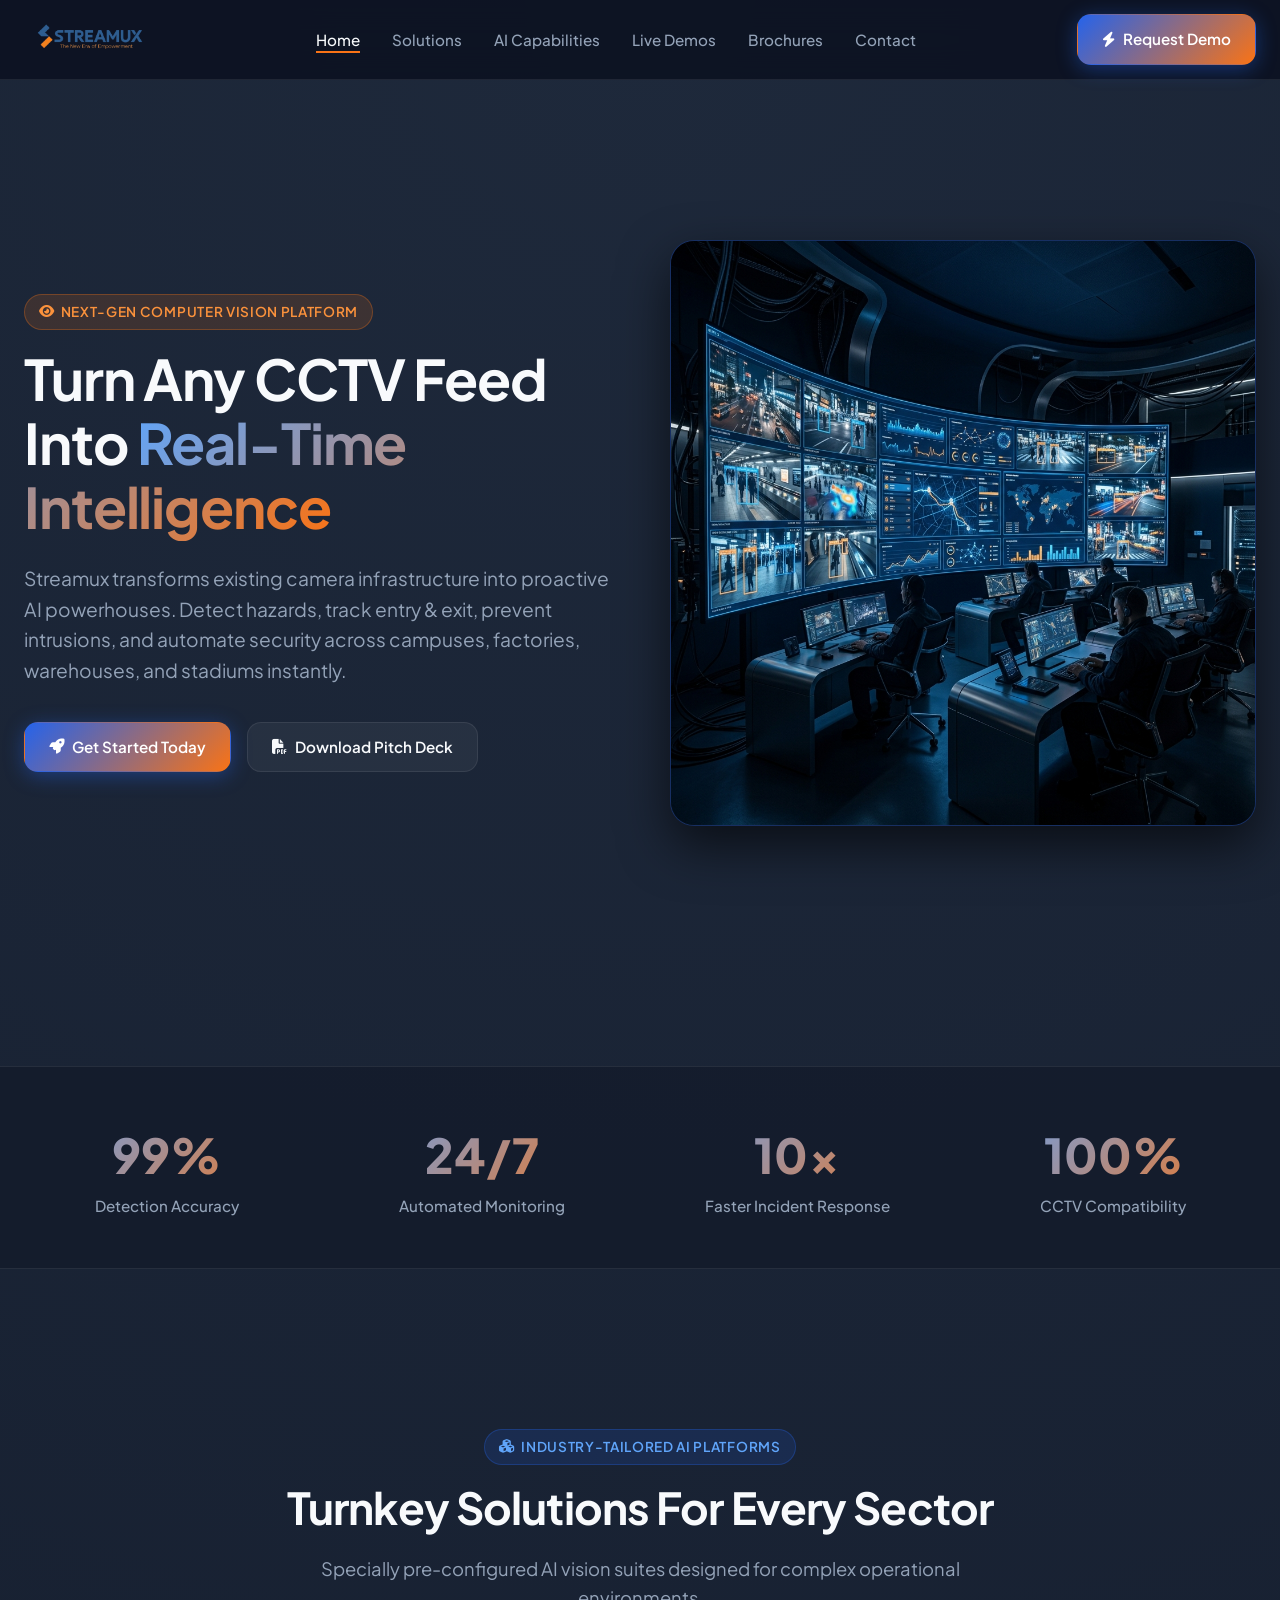
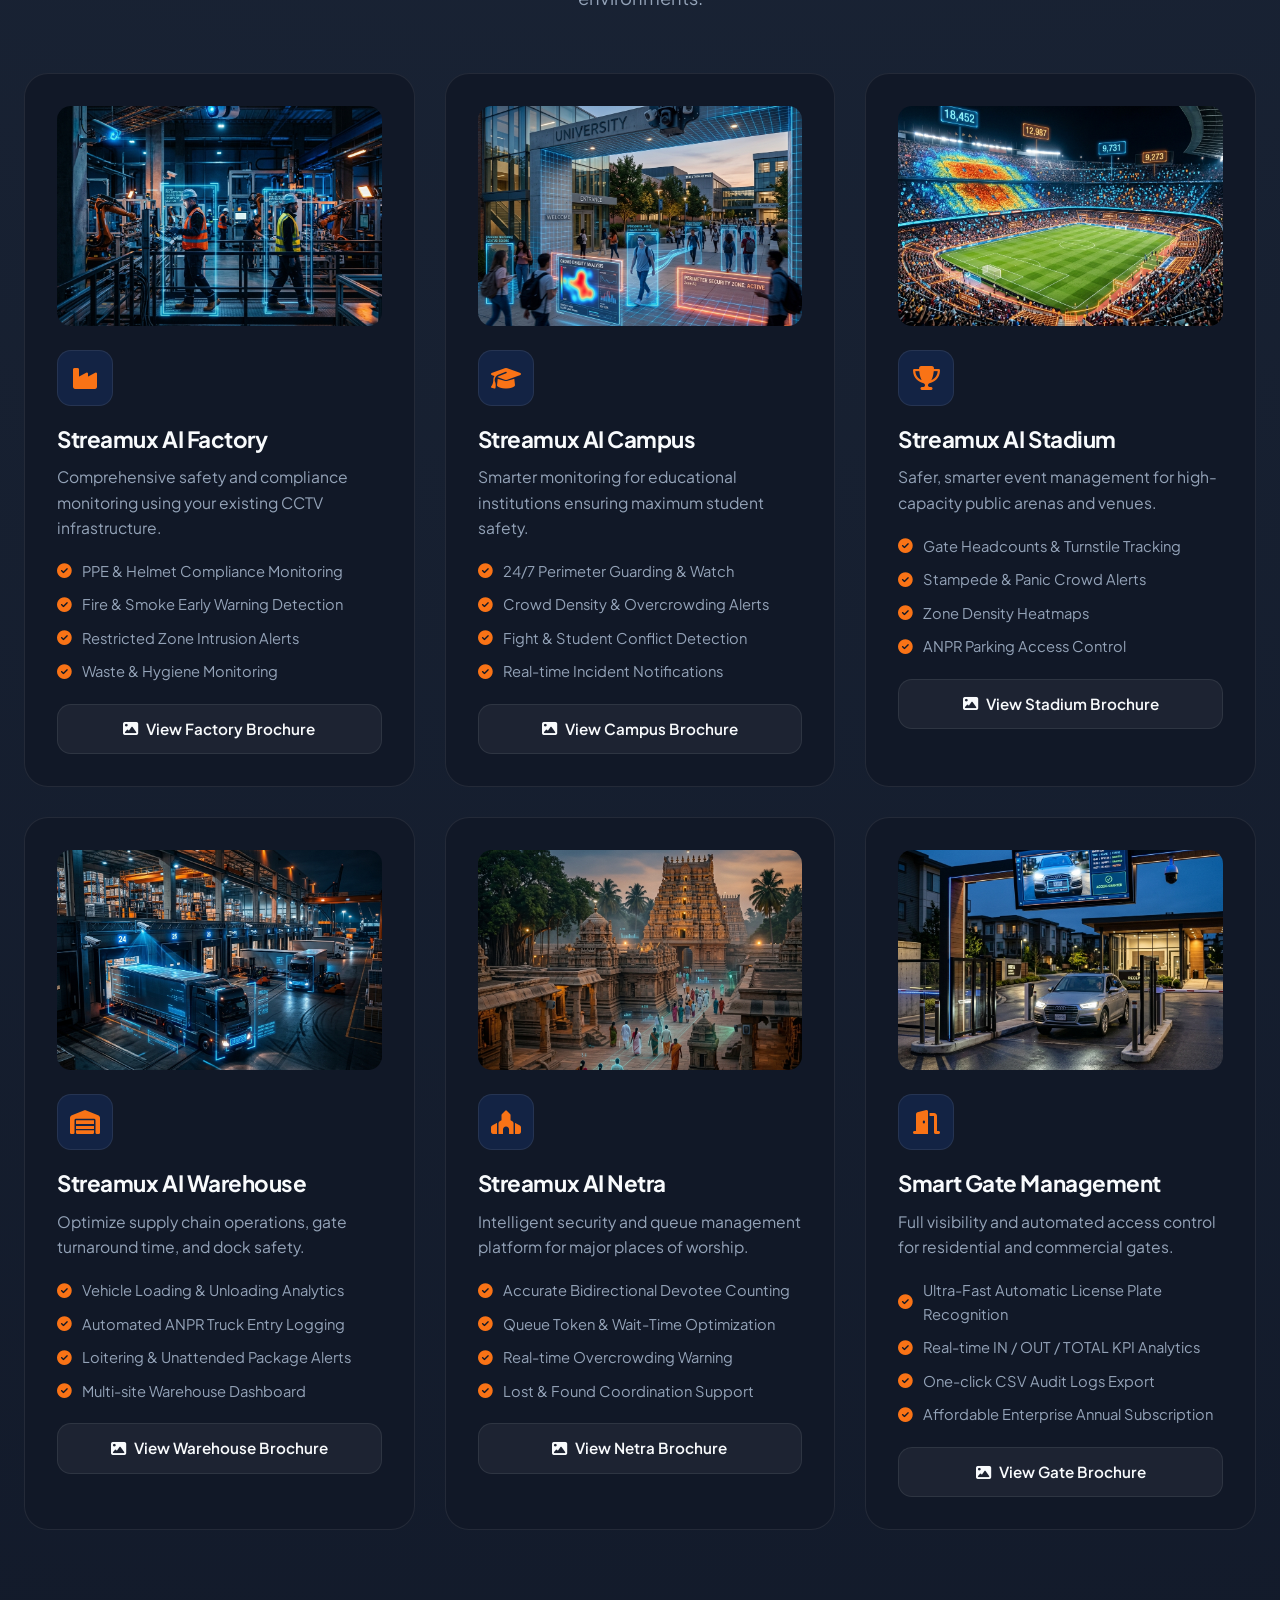
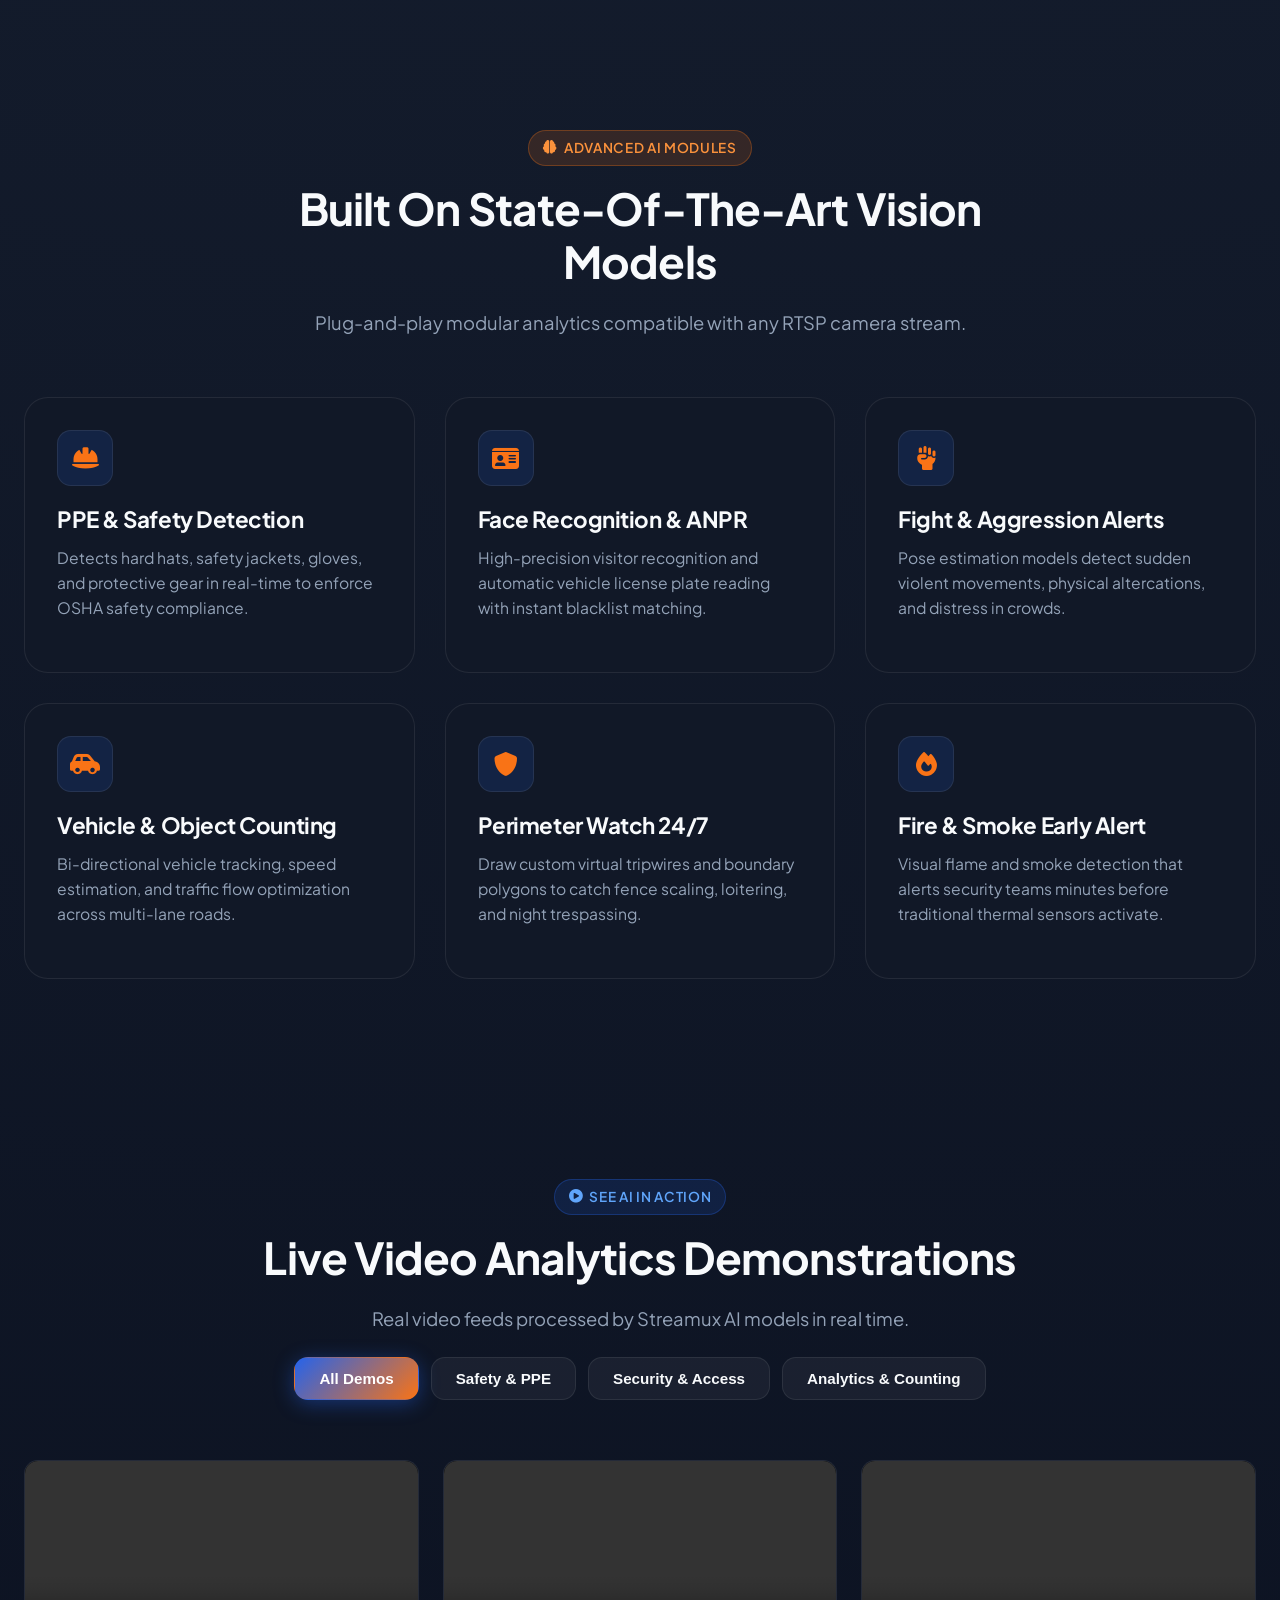
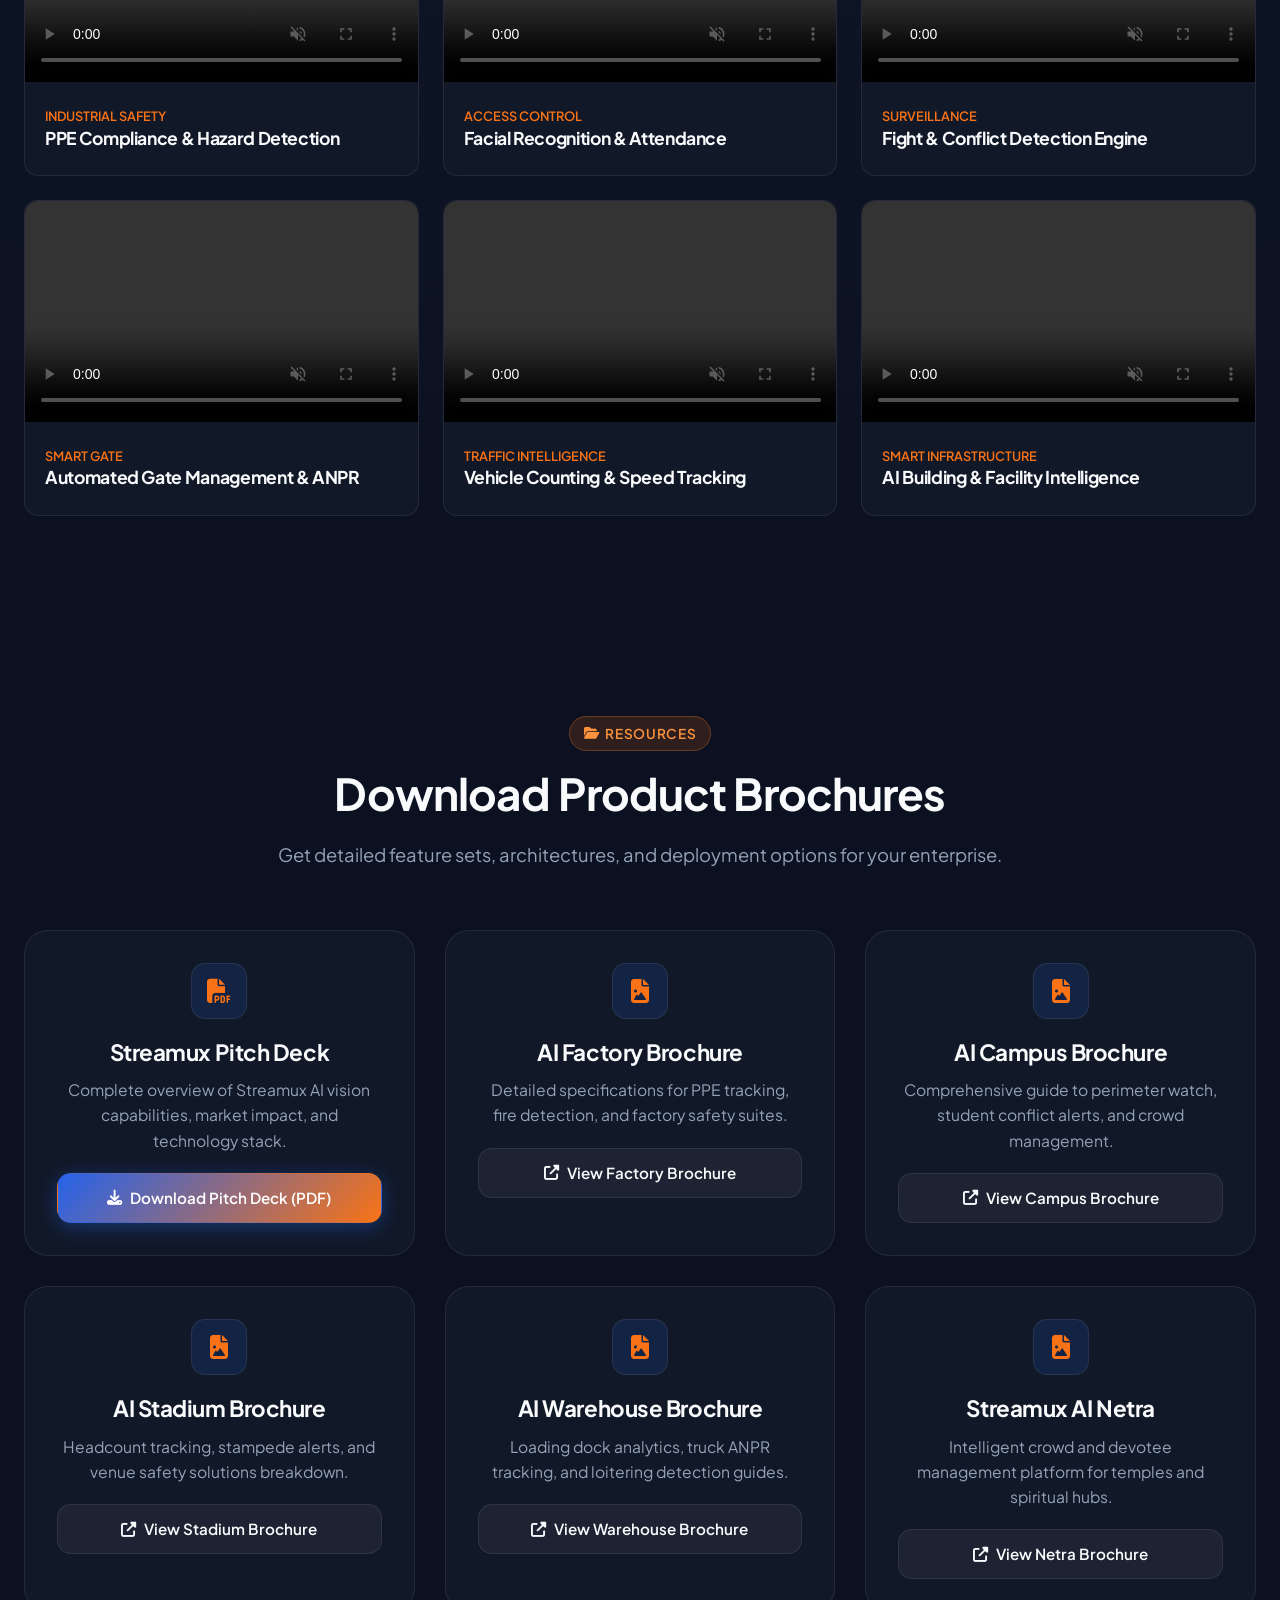
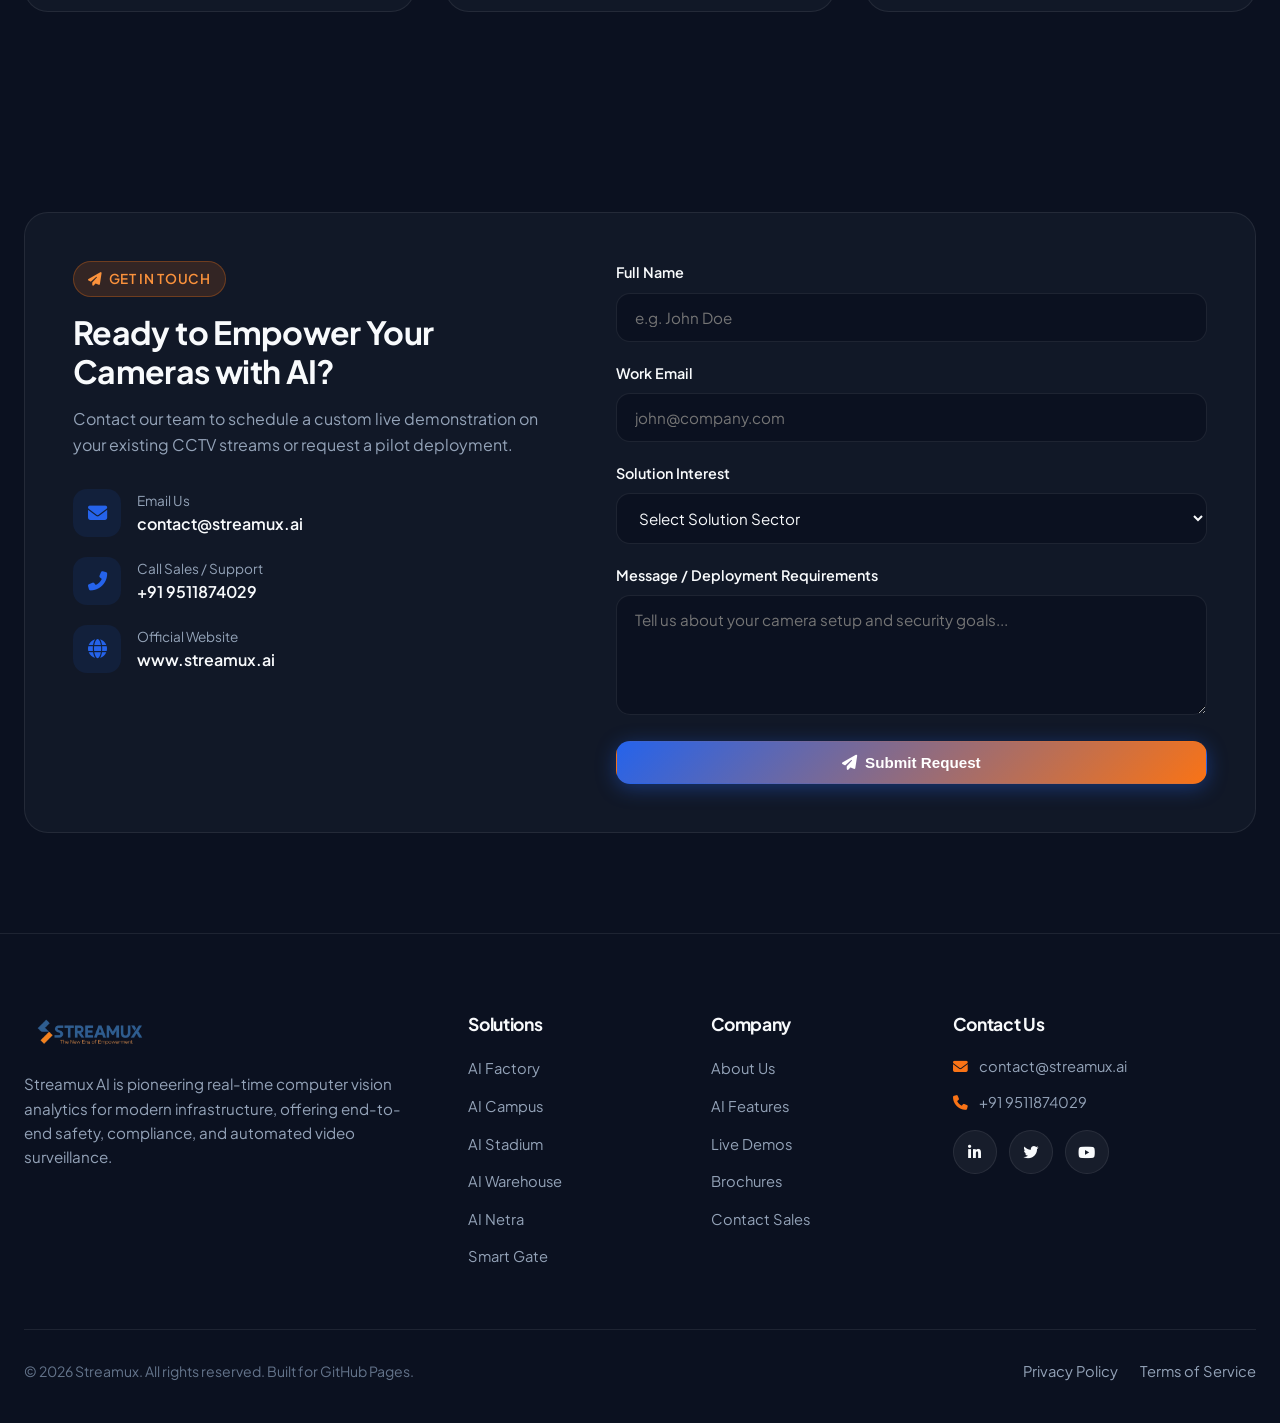
==== commit f055a549: "Fix Firefox compatibility issues: re-encode videos with faststart, preconnect Google Fonts, fix Font" ====
--- a/index.html
+++ b/index.html
@@ -6,12 +6,18 @@
   <title>Streamux AI | The New Era of Empowerment | AI-Powered Video Analytics Platform</title>
   <meta name="description" content="Streamux AI delivers real-time AI-powered video analytics for security, safety, and operational intelligence across factories, campuses, stadiums, warehouses, and temple complexes.">
   
-  <!-- FontAwesome & Fonts -->
-  <link rel="stylesheet" href="https://cdnjs.cloudflare.com/ajax/libs/font-awesome/6.4.0/css/all.min.css">
+  <!-- Preconnect Google Fonts for Firefox & Cross-Browser Speed -->
+  <link rel="preconnect" href="https://fonts.googleapis.com">
+  <link rel="preconnect" href="https://fonts.gstatic.com" crossorigin>
+  <link href="https://fonts.googleapis.com/css2?family=Plus+Jakarta+Sans:ital,wght@0,300;0,400;0,500;0,600;0,700;0,800;1,400&family=JetBrains+Mono:wght@400;500;700&display=swap" rel="stylesheet">
+
+  <!-- FontAwesome 6 Free -->
+  <link rel="stylesheet" href="https://cdnjs.cloudflare.com/ajax/libs/font-awesome/6.4.0/css/all.min.css" integrity="sha512-iecdLmaskl7CVkqkXNQ/ZH/XLlvWZOJyj7Yy7tcenmpD1ypASozpmT/E0iPtmFIB46ZmdtAc9eNBvH0H/ZpiBw==" crossorigin="anonymous" referrerpolicy="no-referrer" />
+  
   <link rel="stylesheet" href="css/style.css">
   
   <!-- Favicon -->
-  <link rel="icon" type="image/png" href="assets/logo/Streamux_Logo.jpg">
+  <link rel="icon" type="image/jpeg" href="assets/logo/Streamux_Logo.jpg">
 </head>
 <body>
 
@@ -116,7 +122,7 @@
           <li class="feature-item"><i class="fas fa-check-circle"></i> Waste & Hygiene Monitoring</li>
         </ul>
         <div style="margin-top: 20px;">
-          <a href="assets/Product_Brouchers/AI_Fatory_%20brochure.jpeg" target="_blank" class="btn btn-secondary btn-sm" style="width: 100%;">
+          <a href="assets/Product_Brouchers/AI_Factory_Brochure.jpeg" target="_blank" class="btn btn-secondary btn-sm" style="width: 100%;">
             <i class="fas fa-image"></i> View Factory Brochure
           </a>
         </div>
@@ -148,7 +154,7 @@
         <div class="card-img-wrapper">
           <img src="assets/images/solution-stadium.png" alt="Streamux AI Stadium">
         </div>
-        <div class="card-icon"><i class="fas fa-stadium"></i></div>
+        <div class="card-icon"><i class="fas fa-trophy"></i></div>
         <h3 class="card-title">Streamux AI Stadium</h3>
         <p class="card-desc">Safer, smarter event management for high-capacity public arenas and venues.</p>
         <ul class="feature-list">
@@ -158,7 +164,7 @@
           <li class="feature-item"><i class="fas fa-check-circle"></i> ANPR Parking Access Control</li>
         </ul>
         <div style="margin-top: 20px;">
-          <a href="assets/Product_Brouchers/AI_Stadium_Brochure..png" target="_blank" class="btn btn-secondary btn-sm" style="width: 100%;">
+          <a href="assets/Product_Brouchers/AI_Stadium_Brochure.png" target="_blank" class="btn btn-secondary btn-sm" style="width: 100%;">
             <i class="fas fa-image"></i> View Stadium Brochure
           </a>
         </div>
@@ -190,7 +196,7 @@
         <div class="card-img-wrapper">
           <img src="assets/images/solution-temple.png" alt="Streamux AI Netra">
         </div>
-        <div class="card-icon"><i class="fas fa-gopuram"></i></div>
+        <div class="card-icon"><i class="fas fa-place-of-worship"></i></div>
         <h3 class="card-title">Streamux AI Netra</h3>
         <p class="card-desc">Intelligent security and queue management platform for major places of worship.</p>
         <ul class="feature-list">
@@ -200,7 +206,7 @@
           <li class="feature-item"><i class="fas fa-check-circle"></i> Lost & Found Coordination Support</li>
         </ul>
         <div style="margin-top: 20px;">
-          <a href="assets/Product_Brouchers/Netra_Brbocher%20.jpeg" target="_blank" class="btn btn-secondary btn-sm" style="width: 100%;">
+          <a href="assets/Product_Brouchers/AI_Netra_Brochure.jpeg" target="_blank" class="btn btn-secondary btn-sm" style="width: 100%;">
             <i class="fas fa-image"></i> View Netra Brochure
           </a>
         </div>
@@ -245,13 +251,13 @@
       </div>
 
       <div class="card">
-        <div class="card-icon"><i class="fas fa-user-shield"></i></div>
+        <div class="card-icon"><i class="fas fa-id-card"></i></div>
         <h3 class="card-title">Face Recognition & ANPR</h3>
         <p class="card-desc">High-precision visitor recognition and automatic vehicle license plate reading with instant blacklist matching.</p>
       </div>
 
       <div class="card">
-        <div class="card-icon"><i class="fas fa-person-burst"></i></div>
+        <div class="card-icon"><i class="fas fa-hand-fist"></i></div>
         <h3 class="card-title">Fight & Aggression Alerts</h3>
         <p class="card-desc">Pose estimation models detect sudden violent movements, physical altercations, and distress in crowds.</p>
       </div>
@@ -263,7 +269,7 @@
       </div>
 
       <div class="card">
-        <div class="card-icon"><i class="fas fa-shield-halved"></i></div>
+        <div class="card-icon"><i class="fas fa-shield"></i></div>
         <h3 class="card-title">Perimeter Watch 24/7</h3>
         <p class="card-desc">Draw custom virtual tripwires and boundary polygons to catch fence scaling, loitering, and night trespassing.</p>
       </div>
@@ -295,9 +301,9 @@
       <!-- Demo 1 -->
       <div class="video-card" data-category="safety">
         <div class="video-player-container">
-          <video controls preload="metadata">
+          <video controls preload="metadata" playsinline muted>
             <source src="assets/Demo_Videos/PPE_DETECTION_DEMO.mp4" type="video/mp4">
-            Your browser does not support the video tag.
+            Your browser does not support HTML5 video streaming.
           </video>
         </div>
         <div class="video-info">
@@ -309,9 +315,9 @@
       <!-- Demo 2 -->
       <div class="video-card" data-category="security">
         <div class="video-player-container">
-          <video controls preload="metadata">
+          <video controls preload="metadata" playsinline muted>
             <source src="assets/Demo_Videos/Face_Recognition_demo.mp4" type="video/mp4">
-            Your browser does not support the video tag.
+            Your browser does not support HTML5 video streaming.
           </video>
         </div>
         <div class="video-info">
@@ -323,9 +329,9 @@
       <!-- Demo 3 -->
       <div class="video-card" data-category="security">
         <div class="video-player-container">
-          <video controls preload="metadata">
+          <video controls preload="metadata" playsinline muted>
             <source src="assets/Demo_Videos/fight_detection_demo.mp4" type="video/mp4">
-            Your browser does not support the video tag.
+            Your browser does not support HTML5 video streaming.
           </video>
         </div>
         <div class="video-info">
@@ -337,9 +343,9 @@
       <!-- Demo 4 -->
       <div class="video-card" data-category="analytics">
         <div class="video-player-container">
-          <video controls preload="metadata">
+          <video controls preload="metadata" playsinline muted>
             <source src="assets/Demo_Videos/Smart_gate_management.mp4" type="video/mp4">
-            Your browser does not support the video tag.
+            Your browser does not support HTML5 video streaming.
           </video>
         </div>
         <div class="video-info">
@@ -351,9 +357,9 @@
       <!-- Demo 5 -->
       <div class="video-card" data-category="analytics">
         <div class="video-player-container">
-          <video controls preload="metadata">
+          <video controls preload="metadata" playsinline muted>
             <source src="assets/Demo_Videos/Vehicle_counting.mp4" type="video/mp4">
-            Your browser does not support the video tag.
+            Your browser does not support HTML5 video streaming.
           </video>
         </div>
         <div class="video-info">
@@ -365,9 +371,9 @@
       <!-- Demo 6 -->
       <div class="video-card" data-category="safety">
         <div class="video-player-container">
-          <video controls preload="metadata">
+          <video controls preload="metadata" playsinline muted>
             <source src="assets/Demo_Videos/AI_Building_Ad.mp4" type="video/mp4">
-            Your browser does not support the video tag.
+            Your browser does not support HTML5 video streaming.
           </video>
         </div>
         <div class="video-info">
@@ -400,7 +406,7 @@
         <div class="card-icon" style="margin: 0 auto 20px;"><i class="fas fa-file-image"></i></div>
         <h3 class="card-title">AI Factory Brochure</h3>
         <p class="card-desc">Detailed specifications for PPE tracking, fire detection, and factory safety suites.</p>
-        <a href="assets/Product_Brouchers/AI_Fatory_%20brochure.jpeg" target="_blank" class="btn btn-secondary" style="width: 100%;">
+        <a href="assets/Product_Brouchers/AI_Factory_Brochure.jpeg" target="_blank" class="btn btn-secondary" style="width: 100%;">
           <i class="fas fa-external-link-alt"></i> View Factory Brochure
         </a>
       </div>
@@ -418,7 +424,7 @@
         <div class="card-icon" style="margin: 0 auto 20px;"><i class="fas fa-file-image"></i></div>
         <h3 class="card-title">AI Stadium Brochure</h3>
         <p class="card-desc">Headcount tracking, stampede alerts, and venue safety solutions breakdown.</p>
-        <a href="assets/Product_Brouchers/AI_Stadium_Brochure..png" target="_blank" class="btn btn-secondary" style="width: 100%;">
+        <a href="assets/Product_Brouchers/AI_Stadium_Brochure.png" target="_blank" class="btn btn-secondary" style="width: 100%;">
           <i class="fas fa-external-link-alt"></i> View Stadium Brochure
         </a>
       </div>
@@ -436,7 +442,7 @@
         <div class="card-icon" style="margin: 0 auto 20px;"><i class="fas fa-file-image"></i></div>
         <h3 class="card-title">Streamux AI Netra</h3>
         <p class="card-desc">Intelligent crowd and devotee management platform for temples and spiritual hubs.</p>
-        <a href="assets/Product_Brouchers/Netra_Brbocher%20.jpeg" target="_blank" class="btn btn-secondary" style="width: 100%;">
+        <a href="assets/Product_Brouchers/AI_Netra_Brochure.jpeg" target="_blank" class="btn btn-secondary" style="width: 100%;">
           <i class="fas fa-external-link-alt"></i> View Netra Brochure
         </a>
       </div>
@@ -567,9 +573,9 @@
           <i class="fas fa-phone" style="color: var(--brand-orange); margin-right: 8px;"></i> +91 9511874029
         </p>
         <div style="display: flex; gap: 12px;">
-          <a href="#" class="btn btn-secondary btn-icon"><i class="fab fa-linkedin-in"></i></a>
-          <a href="#" class="btn btn-secondary btn-icon"><i class="fab fa-twitter"></i></a>
-          <a href="#" class="btn btn-secondary btn-icon"><i class="fab fa-youtube"></i></a>
+          <a href="#" class="btn btn-secondary btn-icon" aria-label="LinkedIn"><i class="fab fa-linkedin-in"></i></a>
+          <a href="#" class="btn btn-secondary btn-icon" aria-label="Twitter"><i class="fab fa-twitter"></i></a>
+          <a href="#" class="btn btn-secondary btn-icon" aria-label="YouTube"><i class="fab fa-youtube"></i></a>
         </div>
       </div>
     </div>
--- a/css/style.css
+++ b/css/style.css
@@ -1,5 +1,4 @@
-/* Streamux AI - Premium Dark AI Theme Design System */
-@import url('https://fonts.googleapis.com/css2?family=Plus+Jakarta+Sans:ital,wght@0,300;0,400;0,500;0,600;0,700;0,800;1,400&family=JetBrains+Mono:wght@400;500;700&display=swap');
+/* Streamux AI - Premium Dark AI Theme Design System (Cross-Browser Optimized) */
 
 :root {
   /* Brand Palette from Streamux Logo */
@@ -17,7 +16,6 @@
   /* Accent & Gradients */
   --gradient-blue-orange: linear-gradient(135deg, #2563EB 0%, #F97316 100%);
   --gradient-text: linear-gradient(135deg, #60A5FA 0%, #F97316 100%);
-  --gradient-card-border: linear-gradient(135deg, rgba(37, 99, 235, 0.3), rgba(249, 115, 22, 0.3));
 
   /* Neutral Tones */
   --text-main: #F8FAFC;
@@ -42,16 +40,19 @@
 
 html {
   scroll-behavior: smooth;
-  font-family: 'Plus Jakarta Sans', sans-serif;
+  font-family: 'Plus Jakarta Sans', -apple-system, BlinkMacSystemFont, 'Segoe UI', Roboto, Helvetica, Arial, sans-serif;
   background-color: var(--navy-dark);
   color: var(--text-main);
   overflow-x: hidden;
 }
 
 body {
+  background: #0B1120;
   background: radial-gradient(circle at 50% 0%, #1e293b 0%, var(--navy-dark) 70%);
   min-height: 100vh;
   line-height: 1.6;
+  -webkit-font-smoothing: antialiased;
+  -moz-osx-font-smoothing: grayscale;
 }
 
 /* Typography */
@@ -65,6 +66,8 @@
   background: var(--gradient-text);
   -webkit-background-clip: text;
   -webkit-text-fill-color: transparent;
+  background-clip: text;
+  color: #60A5FA; /* Fallback for older Firefox versions */
 }
 
 /* Navigation */
@@ -74,7 +77,7 @@
   left: 0;
   width: 100%;
   height: var(--nav-height);
-  background: rgba(11, 17, 32, 0.85);
+  background-color: rgba(11, 17, 32, 0.95);
   backdrop-filter: blur(16px);
   -webkit-backdrop-filter: blur(16px);
   border-bottom: 1px solid var(--border-light);
@@ -163,8 +166,9 @@
 }
 
 .btn-primary {
+  background: var(--primary-blue);
   background: var(--gradient-blue-orange);
-  color: #fff;
+  color: #ffffff;
   box-shadow: 0 4px 20px var(--primary-blue-glow);
 }
 
@@ -294,7 +298,7 @@
 /* Feature Grid Cards */
 .grid-3 {
   display: grid;
-  grid-template-columns: repeat(auto-fit, minmax(340px, 1fr));
+  grid-template-columns: repeat(auto-fit, minmax(320px, 1fr));
   gap: 30px;
 }
 
@@ -305,6 +309,7 @@
 }
 
 .card {
+  background: #111827;
   background: var(--navy-card);
   border: 1px solid var(--border-light);
   border-radius: var(--radius-lg);
@@ -327,6 +332,7 @@
   border-radius: var(--radius-md);
   overflow: hidden;
   margin-bottom: 24px;
+  background-color: var(--navy-dark);
 }
 
 .card-img-wrapper img {
@@ -344,7 +350,7 @@
   width: 56px;
   height: 56px;
   border-radius: var(--radius-md);
-  background: linear-gradient(135deg, rgba(37, 99, 235, 0.2), rgba(249, 115, 22, 0.2));
+  background: rgba(37, 99, 235, 0.15);
   border: 1px solid var(--border-light);
   display: flex;
   align-items: center;
@@ -386,7 +392,7 @@
 /* Video Demo Section */
 .video-grid {
   display: grid;
-  grid-template-columns: repeat(auto-fit, minmax(360px, 1fr));
+  grid-template-columns: repeat(auto-fit, minmax(340px, 1fr));
   gap: 24px;
 }
 
@@ -406,13 +412,16 @@
 .video-player-container {
   width: 100%;
   aspect-ratio: 16 / 9;
-  background: #000;
+  background: #000000;
+  position: relative;
+  overflow: hidden;
 }
 
 .video-player-container video {
   width: 100%;
   height: 100%;
   object-fit: cover;
+  display: block;
 }
 
 .video-info {
@@ -434,7 +443,7 @@
 
 /* Stats Counter */
 .stats-banner {
-  background: linear-gradient(90deg, rgba(37, 99, 235, 0.1), rgba(249, 115, 22, 0.1));
+  background: rgba(17, 24, 39, 0.6);
   border-top: 1px solid var(--border-light);
   border-bottom: 1px solid var(--border-light);
   padding: 50px 24px;
@@ -456,6 +465,8 @@
   background: var(--gradient-text);
   -webkit-background-clip: text;
   -webkit-text-fill-color: transparent;
+  background-clip: text;
+  color: #60A5FA;
 }
 
 .stat-label {
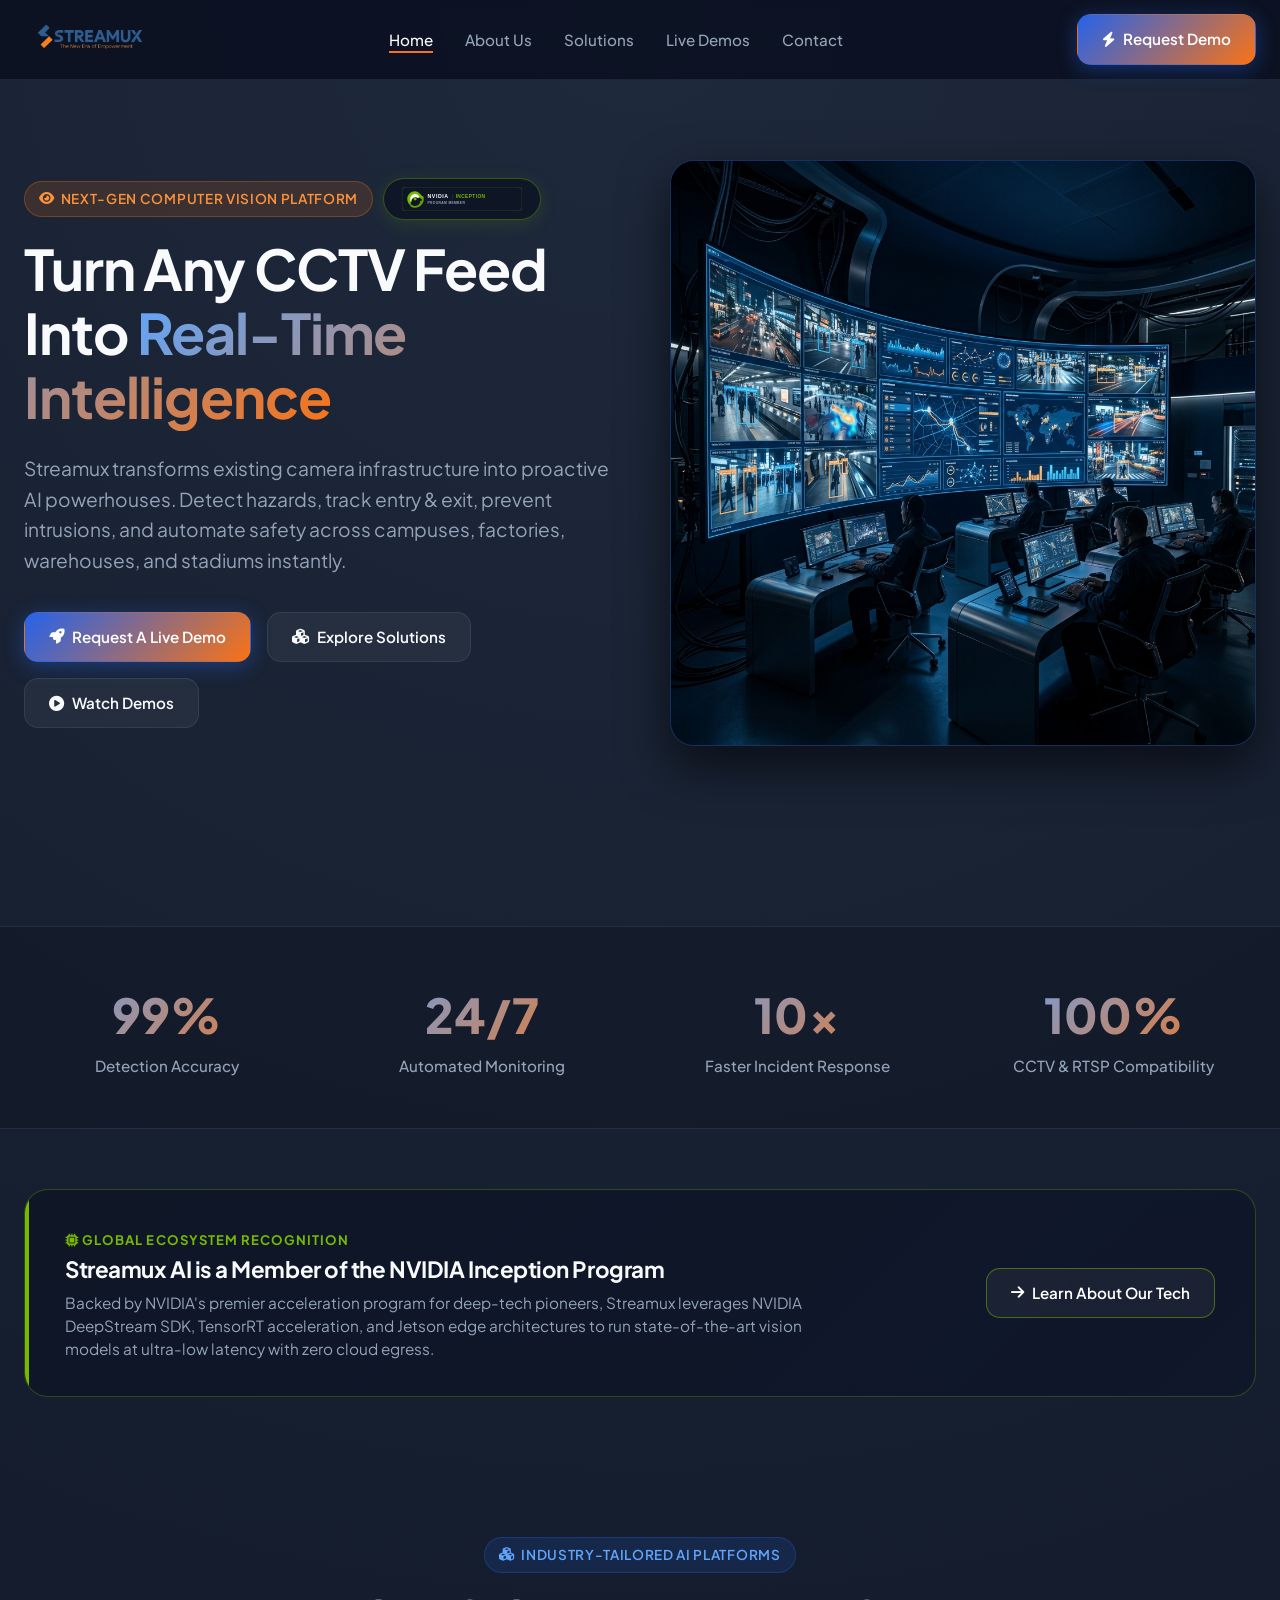
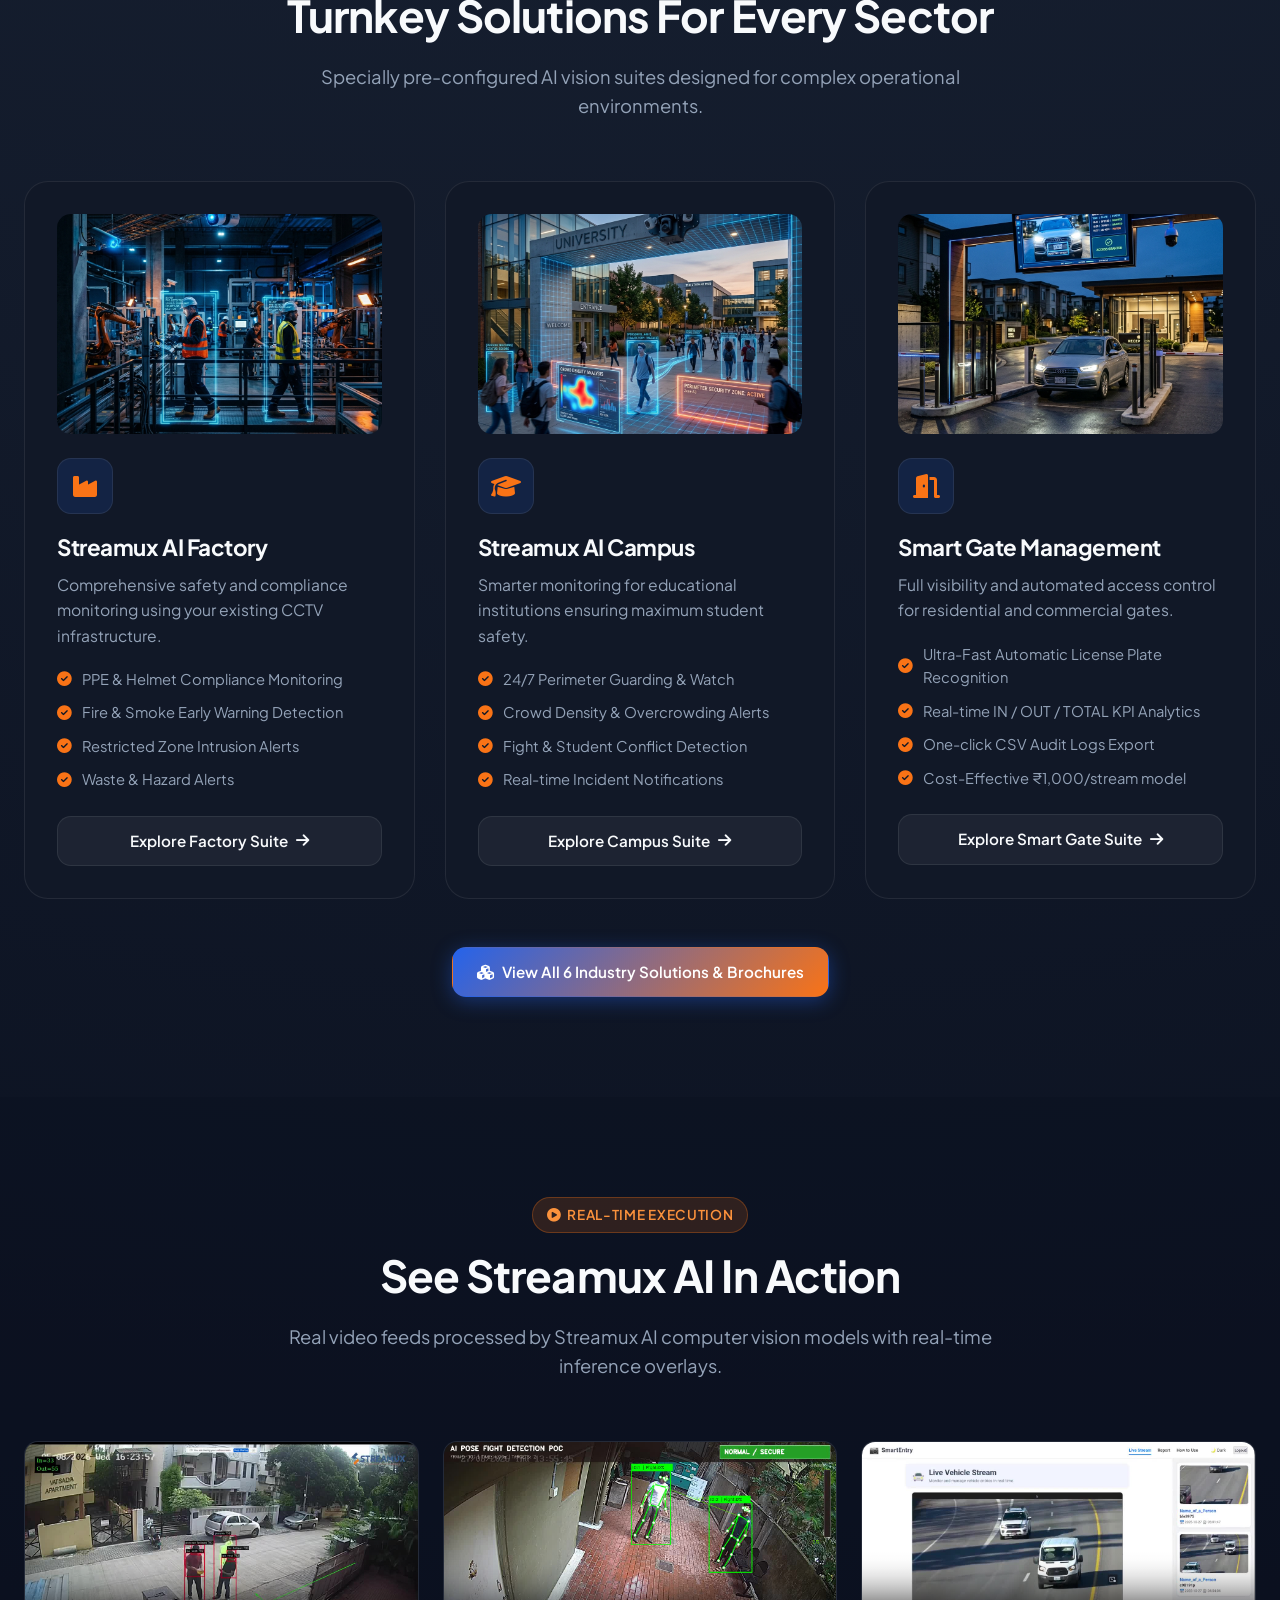
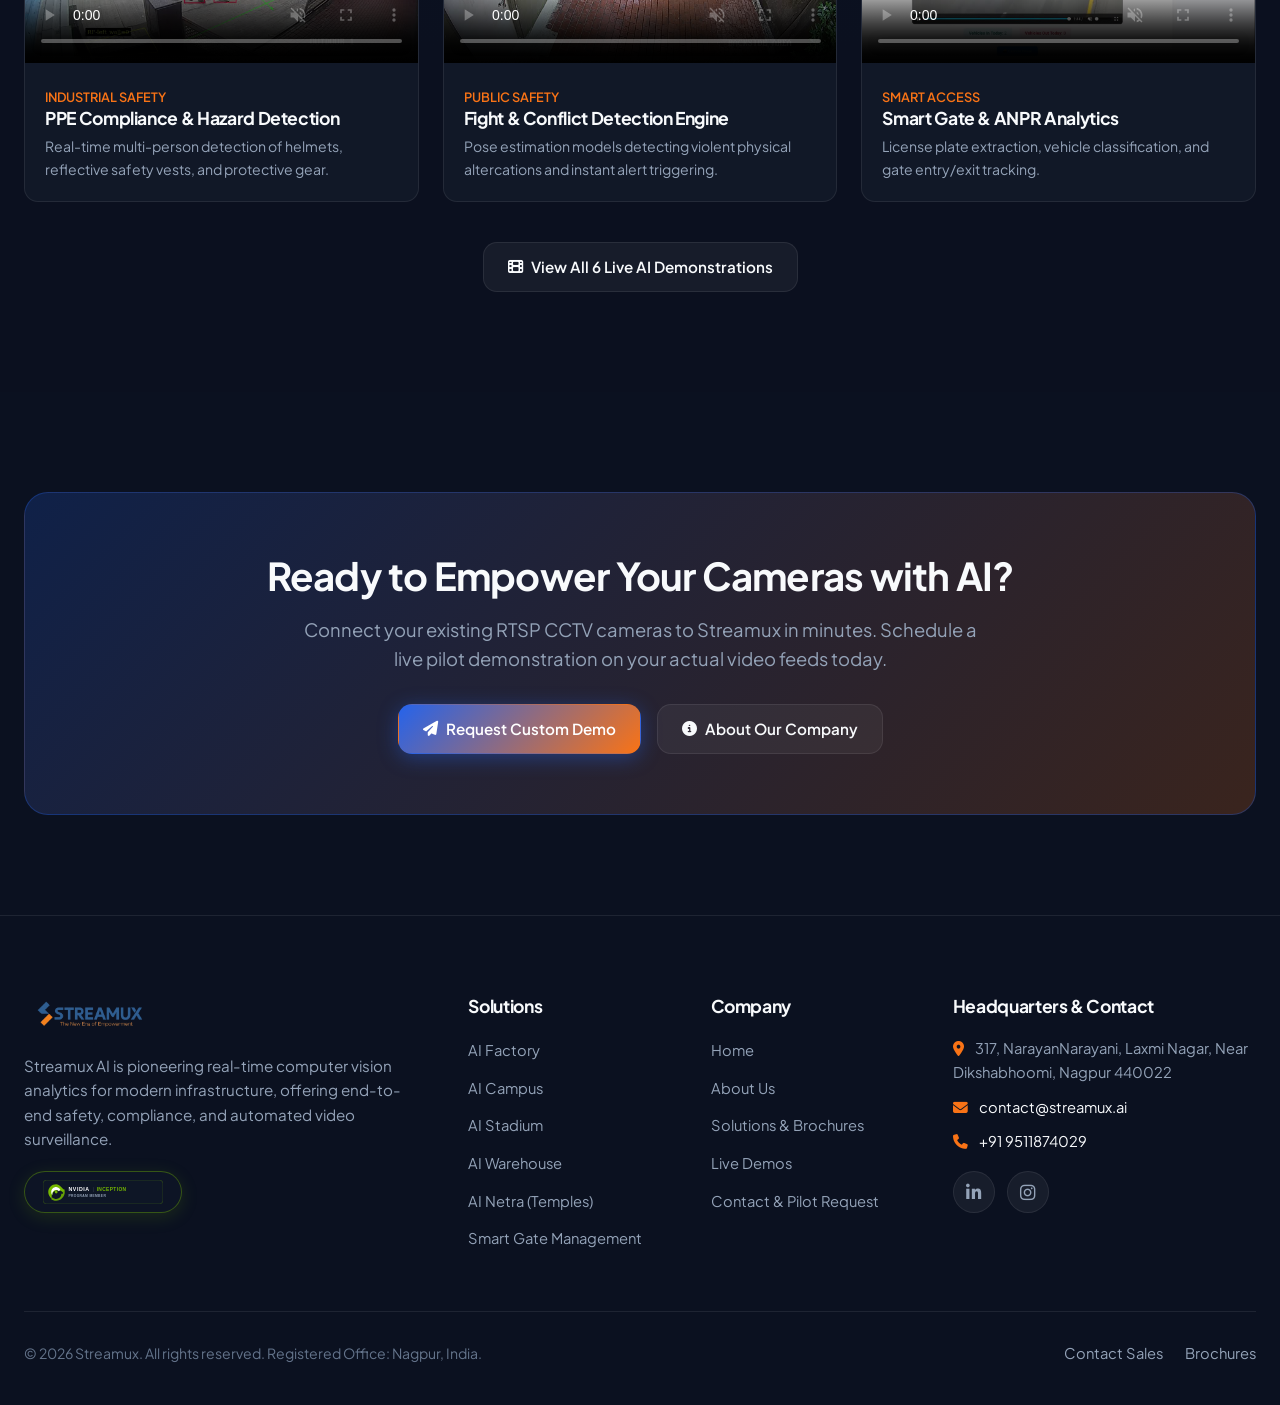
==== commit 81ff3821: "second edit for the website" ====
--- a/index.html
+++ b/index.html
@@ -6,7 +6,7 @@
   <title>Streamux AI | The New Era of Empowerment | AI-Powered Video Analytics Platform</title>
   <meta name="description" content="Streamux AI delivers real-time AI-powered video analytics for security, safety, and operational intelligence across factories, campuses, stadiums, warehouses, and temple complexes.">
   
-  <!-- Preconnect Google Fonts for Firefox & Cross-Browser Speed -->
+  <!-- Preconnect Google Fonts for Speed -->
   <link rel="preconnect" href="https://fonts.googleapis.com">
   <link rel="preconnect" href="https://fonts.gstatic.com" crossorigin>
   <link href="https://fonts.googleapis.com/css2?family=Plus+Jakarta+Sans:ital,wght@0,300;0,400;0,500;0,600;0,700;0,800;1,400&family=JetBrains+Mono:wght@400;500;700&display=swap" rel="stylesheet">
@@ -24,47 +24,58 @@
   <!-- Navigation Bar -->
   <nav class="navbar" id="navbar">
     <div class="navbar-container">
-      <a href="#" class="brand-logo">
+      <a href="index.html" class="brand-logo">
         <img src="assets/logo/Streamux_The_New_Era_Of_Empowerment.png" alt="Streamux AI - The New Era of Empowerment">
       </a>
       
       <ul class="nav-menu" id="navMenu">
-        <li><a href="#home" class="nav-link active">Home</a></li>
-        <li><a href="#solutions" class="nav-link">Solutions</a></li>
-        <li><a href="#capabilities" class="nav-link">AI Capabilities</a></li>
-        <li><a href="#demos" class="nav-link">Live Demos</a></li>
-        <li><a href="#brochures" class="nav-link">Brochures</a></li>
-        <li><a href="#contact" class="nav-link">Contact</a></li>
+        <li><a href="index.html" class="nav-link active">Home</a></li>
+        <li><a href="about.html" class="nav-link">About Us</a></li>
+        <li><a href="solutions.html" class="nav-link">Solutions</a></li>
+        <li><a href="demos.html" class="nav-link">Live Demos</a></li>
+        <li><a href="contact.html" class="nav-link">Contact</a></li>
       </ul>
 
       <div class="nav-actions">
-        <a href="#contact" class="btn btn-primary">
+        <a href="contact.html" class="btn btn-primary">
           <i class="fas fa-bolt"></i> Request Demo
         </a>
       </div>
+
+      <button class="mobile-toggle" id="mobileNavToggle" aria-label="Toggle navigation menu">
+        <i class="fas fa-bars"></i>
+      </button>
     </div>
   </nav>
 
   <!-- Hero Section -->
   <section class="hero" id="home">
-    <div class="section">
+    <div class="section" style="padding-top: 20px; padding-bottom: 40px;">
       <div class="hero-grid">
         <div class="hero-content">
-          <div class="badge badge-orange">
-            <i class="fas fa-eye"></i> Next-Gen Computer Vision Platform
+          <div style="display: flex; gap: 10px; align-items: center; flex-wrap: wrap; margin-bottom: 16px;">
+            <div class="badge badge-orange" style="margin-bottom: 0;">
+              <i class="fas fa-eye"></i> Next-Gen Computer Vision Platform
+            </div>
+            <div class="nvidia-inception-pill" title="Streamux is a proud member of the NVIDIA Inception Program">
+              <img src="assets/logo/nvidia-inception.svg" alt="NVIDIA Inception Program Member">
+            </div>
           </div>
           <h1>
             Turn Any CCTV Feed Into <span class="gradient-text">Real-Time Intelligence</span>
           </h1>
           <p>
-            Streamux transforms existing camera infrastructure into proactive AI powerhouses. Detect hazards, track entry & exit, prevent intrusions, and automate security across campuses, factories, warehouses, and stadiums instantly.
+            Streamux transforms existing camera infrastructure into proactive AI powerhouses. Detect hazards, track entry & exit, prevent intrusions, and automate safety across campuses, factories, warehouses, and stadiums instantly.
           </p>
           <div class="hero-cta">
-            <a href="#contact" class="btn btn-primary">
-              <i class="fas fa-rocket"></i> Get Started Today
+            <a href="contact.html" class="btn btn-primary">
+              <i class="fas fa-rocket"></i> Request A Live Demo
             </a>
-            <a href="assets/Streamux__Pitch_Deck.pdf" target="_blank" class="btn btn-secondary">
-              <i class="fas fa-file-pdf"></i> Download Pitch Deck
+            <a href="solutions.html" class="btn btn-secondary">
+              <i class="fas fa-cubes"></i> Explore Solutions
+            </a>
+            <a href="demos.html" class="btn btn-secondary">
+              <i class="fas fa-play-circle"></i> Watch Demos
             </a>
           </div>
         </div>
@@ -93,13 +104,31 @@
       </div>
       <div class="stat-item">
         <div class="stat-number" data-target="100" data-suffix="%">0%</div>
-        <div class="stat-label">CCTV Compatibility</div>
+        <div class="stat-label">CCTV & RTSP Compatibility</div>
       </div>
     </div>
   </div>
 
-  <!-- Enterprise Solutions Section -->
-  <section class="section" id="solutions">
+  <!-- NVIDIA Inception Banner Highlight -->
+  <div class="section" style="padding-top: 0; padding-bottom: 40px;">
+    <div class="nvidia-banner">
+      <div class="nvidia-banner-text">
+        <span class="nvidia-tag"><i class="fas fa-microchip"></i> Global Ecosystem Recognition</span>
+        <h3>Streamux AI is a Member of the NVIDIA Inception Program</h3>
+        <p>
+          Backed by NVIDIA's premier acceleration program for deep-tech pioneers, Streamux leverages NVIDIA DeepStream SDK, TensorRT acceleration, and Jetson edge architectures to run state-of-the-art vision models at ultra-low latency with zero cloud egress.
+        </p>
+      </div>
+      <div>
+        <a href="about.html#nvidia" class="btn btn-secondary" style="border-color: rgba(118,185,0,0.5); color: #fff; white-space: nowrap;">
+          <i class="fas fa-arrow-right"></i> Learn About Our Tech
+        </a>
+      </div>
+    </div>
+  </div>
+
+  <!-- Enterprise Solutions Preview Section -->
+  <section class="section" id="solutions-preview">
     <div class="section-header">
       <div class="badge"><i class="fas fa-cubes"></i> Industry-Tailored AI Platforms</div>
       <h2 class="section-title">Turnkey Solutions For Every Sector</h2>
@@ -119,11 +148,11 @@
           <li class="feature-item"><i class="fas fa-check-circle"></i> PPE & Helmet Compliance Monitoring</li>
           <li class="feature-item"><i class="fas fa-check-circle"></i> Fire & Smoke Early Warning Detection</li>
           <li class="feature-item"><i class="fas fa-check-circle"></i> Restricted Zone Intrusion Alerts</li>
-          <li class="feature-item"><i class="fas fa-check-circle"></i> Waste & Hygiene Monitoring</li>
-        </ul>
-        <div style="margin-top: 20px;">
-          <a href="assets/Product_Brouchers/AI_Factory_Brochure.jpeg" target="_blank" class="btn btn-secondary btn-sm" style="width: 100%;">
-            <i class="fas fa-image"></i> View Factory Brochure
+          <li class="feature-item"><i class="fas fa-check-circle"></i> Waste & Hazard Alerts</li>
+        </ul>
+        <div style="margin-top: 24px;">
+          <a href="solutions.html#factory" class="btn btn-secondary btn-sm" style="width: 100%;">
+            Explore Factory Suite <i class="fas fa-arrow-right"></i>
           </a>
         </div>
       </div>
@@ -142,72 +171,9 @@
           <li class="feature-item"><i class="fas fa-check-circle"></i> Fight & Student Conflict Detection</li>
           <li class="feature-item"><i class="fas fa-check-circle"></i> Real-time Incident Notifications</li>
         </ul>
-        <div style="margin-top: 20px;">
-          <a href="assets/Product_Brouchers/AI_Campus_Brochure.png" target="_blank" class="btn btn-secondary btn-sm" style="width: 100%;">
-            <i class="fas fa-image"></i> View Campus Brochure
-          </a>
-        </div>
-      </div>
-
-      <!-- AI Stadium -->
-      <div class="card">
-        <div class="card-img-wrapper">
-          <img src="assets/images/solution-stadium.png" alt="Streamux AI Stadium">
-        </div>
-        <div class="card-icon"><i class="fas fa-trophy"></i></div>
-        <h3 class="card-title">Streamux AI Stadium</h3>
-        <p class="card-desc">Safer, smarter event management for high-capacity public arenas and venues.</p>
-        <ul class="feature-list">
-          <li class="feature-item"><i class="fas fa-check-circle"></i> Gate Headcounts & Turnstile Tracking</li>
-          <li class="feature-item"><i class="fas fa-check-circle"></i> Stampede & Panic Crowd Alerts</li>
-          <li class="feature-item"><i class="fas fa-check-circle"></i> Zone Density Heatmaps</li>
-          <li class="feature-item"><i class="fas fa-check-circle"></i> ANPR Parking Access Control</li>
-        </ul>
-        <div style="margin-top: 20px;">
-          <a href="assets/Product_Brouchers/AI_Stadium_Brochure.png" target="_blank" class="btn btn-secondary btn-sm" style="width: 100%;">
-            <i class="fas fa-image"></i> View Stadium Brochure
-          </a>
-        </div>
-      </div>
-
-      <!-- AI Warehouse -->
-      <div class="card">
-        <div class="card-img-wrapper">
-          <img src="assets/images/solution-warehouse.png" alt="Streamux AI Warehouse">
-        </div>
-        <div class="card-icon"><i class="fas fa-warehouse"></i></div>
-        <h3 class="card-title">Streamux AI Warehouse</h3>
-        <p class="card-desc">Optimize supply chain operations, gate turnaround time, and dock safety.</p>
-        <ul class="feature-list">
-          <li class="feature-item"><i class="fas fa-check-circle"></i> Vehicle Loading & Unloading Analytics</li>
-          <li class="feature-item"><i class="fas fa-check-circle"></i> Automated ANPR Truck Entry Logging</li>
-          <li class="feature-item"><i class="fas fa-check-circle"></i> Loitering & Unattended Package Alerts</li>
-          <li class="feature-item"><i class="fas fa-check-circle"></i> Multi-site Warehouse Dashboard</li>
-        </ul>
-        <div style="margin-top: 20px;">
-          <a href="assets/Product_Brouchers/AI_Warehouse_Brochure.png" target="_blank" class="btn btn-secondary btn-sm" style="width: 100%;">
-            <i class="fas fa-image"></i> View Warehouse Brochure
-          </a>
-        </div>
-      </div>
-
-      <!-- AI Netra (Temples) -->
-      <div class="card">
-        <div class="card-img-wrapper">
-          <img src="assets/images/solution-temple.png" alt="Streamux AI Netra">
-        </div>
-        <div class="card-icon"><i class="fas fa-place-of-worship"></i></div>
-        <h3 class="card-title">Streamux AI Netra</h3>
-        <p class="card-desc">Intelligent security and queue management platform for major places of worship.</p>
-        <ul class="feature-list">
-          <li class="feature-item"><i class="fas fa-check-circle"></i> Accurate Bidirectional Devotee Counting</li>
-          <li class="feature-item"><i class="fas fa-check-circle"></i> Queue Token & Wait-Time Optimization</li>
-          <li class="feature-item"><i class="fas fa-check-circle"></i> Real-time Overcrowding Warning</li>
-          <li class="feature-item"><i class="fas fa-check-circle"></i> Lost & Found Coordination Support</li>
-        </ul>
-        <div style="margin-top: 20px;">
-          <a href="assets/Product_Brouchers/AI_Netra_Brochure.jpeg" target="_blank" class="btn btn-secondary btn-sm" style="width: 100%;">
-            <i class="fas fa-image"></i> View Netra Brochure
+        <div style="margin-top: 24px;">
+          <a href="solutions.html#campus" class="btn btn-secondary btn-sm" style="width: 100%;">
+            Explore Campus Suite <i class="fas fa-arrow-right"></i>
           </a>
         </div>
       </div>
@@ -224,307 +190,105 @@
           <li class="feature-item"><i class="fas fa-check-circle"></i> Ultra-Fast Automatic License Plate Recognition</li>
           <li class="feature-item"><i class="fas fa-check-circle"></i> Real-time IN / OUT / TOTAL KPI Analytics</li>
           <li class="feature-item"><i class="fas fa-check-circle"></i> One-click CSV Audit Logs Export</li>
-          <li class="feature-item"><i class="fas fa-check-circle"></i> Affordable Enterprise Annual Subscription</li>
-        </ul>
-        <div style="margin-top: 20px;">
-          <a href="assets/Product_Brouchers/Smart_Gate_Management.jpeg" target="_blank" class="btn btn-secondary btn-sm" style="width: 100%;">
-            <i class="fas fa-image"></i> View Gate Brochure
-          </a>
-        </div>
-      </div>
+          <li class="feature-item"><i class="fas fa-check-circle"></i> Cost-Effective ₹1,000/stream model</li>
+        </ul>
+        <div style="margin-top: 24px;">
+          <a href="solutions.html#gate" class="btn btn-secondary btn-sm" style="width: 100%;">
+            Explore Smart Gate Suite <i class="fas fa-arrow-right"></i>
+          </a>
+        </div>
+      </div>
+    </div>
+
+    <div style="text-align: center; margin-top: 48px;">
+      <a href="solutions.html" class="btn btn-primary">
+        <i class="fas fa-cubes"></i> View All 6 Industry Solutions & Brochures
+      </a>
     </div>
   </section>
 
-  <!-- Core AI Capabilities Section -->
-  <section class="section" id="capabilities">
+  <!-- Featured Live Video Demos with Posters -->
+  <section class="section" id="featured-demos" style="background: rgba(11, 17, 32, 0.4);">
     <div class="section-header">
-      <div class="badge badge-orange"><i class="fas fa-brain"></i> Advanced AI Modules</div>
-      <h2 class="section-title">Built On State-Of-The-Art Vision Models</h2>
-      <p class="section-subtitle">Plug-and-play modular analytics compatible with any RTSP camera stream.</p>
-    </div>
-
-    <div class="grid-3">
-      <div class="card">
-        <div class="card-icon"><i class="fas fa-hard-hat"></i></div>
-        <h3 class="card-title">PPE & Safety Detection</h3>
-        <p class="card-desc">Detects hard hats, safety jackets, gloves, and protective gear in real-time to enforce OSHA safety compliance.</p>
-      </div>
-
-      <div class="card">
-        <div class="card-icon"><i class="fas fa-id-card"></i></div>
-        <h3 class="card-title">Face Recognition & ANPR</h3>
-        <p class="card-desc">High-precision visitor recognition and automatic vehicle license plate reading with instant blacklist matching.</p>
-      </div>
-
-      <div class="card">
-        <div class="card-icon"><i class="fas fa-hand-fist"></i></div>
-        <h3 class="card-title">Fight & Aggression Alerts</h3>
-        <p class="card-desc">Pose estimation models detect sudden violent movements, physical altercations, and distress in crowds.</p>
-      </div>
-
-      <div class="card">
-        <div class="card-icon"><i class="fas fa-car-side"></i></div>
-        <h3 class="card-title">Vehicle & Object Counting</h3>
-        <p class="card-desc">Bi-directional vehicle tracking, speed estimation, and traffic flow optimization across multi-lane roads.</p>
-      </div>
-
-      <div class="card">
-        <div class="card-icon"><i class="fas fa-shield"></i></div>
-        <h3 class="card-title">Perimeter Watch 24/7</h3>
-        <p class="card-desc">Draw custom virtual tripwires and boundary polygons to catch fence scaling, loitering, and night trespassing.</p>
-      </div>
-
-      <div class="card">
-        <div class="card-icon"><i class="fas fa-fire"></i></div>
-        <h3 class="card-title">Fire & Smoke Early Alert</h3>
-        <p class="card-desc">Visual flame and smoke detection that alerts security teams minutes before traditional thermal sensors activate.</p>
-      </div>
-    </div>
-  </section>
-
-  <!-- Live Video Demos Section -->
-  <section class="section" id="demos">
-    <div class="section-header">
-      <div class="badge"><i class="fas fa-play-circle"></i> See AI In Action</div>
-      <h2 class="section-title">Live Video Analytics Demonstrations</h2>
-      <p class="section-subtitle">Real video feeds processed by Streamux AI models in real time.</p>
-
-      <div style="display: flex; gap: 12px; justify-content: center; margin-top: 24px; flex-wrap: wrap;">
-        <button class="btn btn-primary video-filter-btn active" data-filter="all">All Demos</button>
-        <button class="btn btn-secondary video-filter-btn" data-filter="safety">Safety & PPE</button>
-        <button class="btn btn-secondary video-filter-btn" data-filter="security">Security & Access</button>
-        <button class="btn btn-secondary video-filter-btn" data-filter="analytics">Analytics & Counting</button>
-      </div>
+      <div class="badge badge-orange"><i class="fas fa-play-circle"></i> Real-Time Execution</div>
+      <h2 class="section-title">See Streamux AI In Action</h2>
+      <p class="section-subtitle">Real video feeds processed by Streamux AI computer vision models with real-time inference overlays.</p>
     </div>
 
     <div class="video-grid">
-      <!-- Demo 1 -->
-      <div class="video-card" data-category="safety">
+      <!-- Demo 1: PPE -->
+      <div class="video-card">
         <div class="video-player-container">
-          <video controls preload="metadata" playsinline muted>
+          <video controls preload="metadata" playsinline muted poster="assets/images/thumbnails/thumb_ppe.jpg">
             <source src="assets/Demo_Videos/PPE_DETECTION_DEMO.mp4" type="video/mp4">
-            Your browser does not support HTML5 video streaming.
+            Your browser does not support HTML5 video.
           </video>
         </div>
         <div class="video-info">
           <span class="video-tag">Industrial Safety</span>
           <h4 class="video-title">PPE Compliance & Hazard Detection</h4>
-        </div>
-      </div>
-
-      <!-- Demo 2 -->
-      <div class="video-card" data-category="security">
+          <p style="color: var(--text-muted); font-size: 0.88rem; margin-top: 6px;">
+            Real-time multi-person detection of helmets, reflective safety vests, and protective gear.
+          </p>
+        </div>
+      </div>
+
+      <!-- Demo 2: Fight Detection -->
+      <div class="video-card">
         <div class="video-player-container">
-          <video controls preload="metadata" playsinline muted>
-            <source src="assets/Demo_Videos/Face_Recognition_demo.mp4" type="video/mp4">
-            Your browser does not support HTML5 video streaming.
+          <video controls preload="metadata" playsinline muted poster="assets/images/thumbnails/thumb_fight.jpg">
+            <source src="assets/Demo_Videos/fight_detection_demo.mp4" type="video/mp4">
+            Your browser does not support HTML5 video.
           </video>
         </div>
         <div class="video-info">
-          <span class="video-tag">Access Control</span>
-          <h4 class="video-title">Facial Recognition & Attendance</h4>
-        </div>
-      </div>
-
-      <!-- Demo 3 -->
-      <div class="video-card" data-category="security">
+          <span class="video-tag">Public Safety</span>
+          <h4 class="video-title">Fight & Conflict Detection Engine</h4>
+          <p style="color: var(--text-muted); font-size: 0.88rem; margin-top: 6px;">
+            Pose estimation models detecting violent physical altercations and instant alert triggering.
+          </p>
+        </div>
+      </div>
+
+      <!-- Demo 3: Gate Management -->
+      <div class="video-card">
         <div class="video-player-container">
-          <video controls preload="metadata" playsinline muted>
-            <source src="assets/Demo_Videos/fight_detection_demo.mp4" type="video/mp4">
-            Your browser does not support HTML5 video streaming.
+          <video controls preload="metadata" playsinline muted poster="assets/images/thumbnails/thumb_gate.jpg">
+            <source src="assets/Demo_Videos/Smart_gate_management.mp4" type="video/mp4">
+            Your browser does not support HTML5 video.
           </video>
         </div>
         <div class="video-info">
-          <span class="video-tag">Surveillance</span>
-          <h4 class="video-title">Fight & Conflict Detection Engine</h4>
-        </div>
-      </div>
-
-      <!-- Demo 4 -->
-      <div class="video-card" data-category="analytics">
-        <div class="video-player-container">
-          <video controls preload="metadata" playsinline muted>
-            <source src="assets/Demo_Videos/Smart_gate_management.mp4" type="video/mp4">
-            Your browser does not support HTML5 video streaming.
-          </video>
-        </div>
-        <div class="video-info">
-          <span class="video-tag">Smart Gate</span>
-          <h4 class="video-title">Automated Gate Management & ANPR</h4>
-        </div>
-      </div>
-
-      <!-- Demo 5 -->
-      <div class="video-card" data-category="analytics">
-        <div class="video-player-container">
-          <video controls preload="metadata" playsinline muted>
-            <source src="assets/Demo_Videos/Vehicle_counting.mp4" type="video/mp4">
-            Your browser does not support HTML5 video streaming.
-          </video>
-        </div>
-        <div class="video-info">
-          <span class="video-tag">Traffic Intelligence</span>
-          <h4 class="video-title">Vehicle Counting & Speed Tracking</h4>
-        </div>
-      </div>
-
-      <!-- Demo 6 -->
-      <div class="video-card" data-category="safety">
-        <div class="video-player-container">
-          <video controls preload="metadata" playsinline muted>
-            <source src="assets/Demo_Videos/AI_Building_Ad.mp4" type="video/mp4">
-            Your browser does not support HTML5 video streaming.
-          </video>
-        </div>
-        <div class="video-info">
-          <span class="video-tag">Smart Infrastructure</span>
-          <h4 class="video-title">AI Building & Facility Intelligence</h4>
-        </div>
-      </div>
+          <span class="video-tag">Smart Access</span>
+          <h4 class="video-title">Smart Gate & ANPR Analytics</h4>
+          <p style="color: var(--text-muted); font-size: 0.88rem; margin-top: 6px;">
+            License plate extraction, vehicle classification, and gate entry/exit tracking.
+          </p>
+        </div>
+      </div>
+    </div>
+
+    <div style="text-align: center; margin-top: 40px;">
+      <a href="demos.html" class="btn btn-secondary">
+        <i class="fas fa-film"></i> View All 6 Live AI Demonstrations
+      </a>
     </div>
   </section>
 
-  <!-- Product Brochures Section -->
-  <section class="section" id="brochures">
-    <div class="section-header">
-      <div class="badge badge-orange"><i class="fas fa-folder-open"></i> Resources</div>
-      <h2 class="section-title">Download Product Brochures</h2>
-      <p class="section-subtitle">Get detailed feature sets, architectures, and deployment options for your enterprise.</p>
-    </div>
-
-    <div class="grid-3">
-      <div class="card" style="text-align: center;">
-        <div class="card-icon" style="margin: 0 auto 20px;"><i class="fas fa-file-pdf"></i></div>
-        <h3 class="card-title">Streamux Pitch Deck</h3>
-        <p class="card-desc">Complete overview of Streamux AI vision capabilities, market impact, and technology stack.</p>
-        <a href="assets/Streamux__Pitch_Deck.pdf" target="_blank" class="btn btn-primary" style="width: 100%;">
-          <i class="fas fa-download"></i> Download Pitch Deck (PDF)
-        </a>
-      </div>
-
-      <div class="card" style="text-align: center;">
-        <div class="card-icon" style="margin: 0 auto 20px;"><i class="fas fa-file-image"></i></div>
-        <h3 class="card-title">AI Factory Brochure</h3>
-        <p class="card-desc">Detailed specifications for PPE tracking, fire detection, and factory safety suites.</p>
-        <a href="assets/Product_Brouchers/AI_Factory_Brochure.jpeg" target="_blank" class="btn btn-secondary" style="width: 100%;">
-          <i class="fas fa-external-link-alt"></i> View Factory Brochure
-        </a>
-      </div>
-
-      <div class="card" style="text-align: center;">
-        <div class="card-icon" style="margin: 0 auto 20px;"><i class="fas fa-file-image"></i></div>
-        <h3 class="card-title">AI Campus Brochure</h3>
-        <p class="card-desc">Comprehensive guide to perimeter watch, student conflict alerts, and crowd management.</p>
-        <a href="assets/Product_Brouchers/AI_Campus_Brochure.png" target="_blank" class="btn btn-secondary" style="width: 100%;">
-          <i class="fas fa-external-link-alt"></i> View Campus Brochure
-        </a>
-      </div>
-
-      <div class="card" style="text-align: center;">
-        <div class="card-icon" style="margin: 0 auto 20px;"><i class="fas fa-file-image"></i></div>
-        <h3 class="card-title">AI Stadium Brochure</h3>
-        <p class="card-desc">Headcount tracking, stampede alerts, and venue safety solutions breakdown.</p>
-        <a href="assets/Product_Brouchers/AI_Stadium_Brochure.png" target="_blank" class="btn btn-secondary" style="width: 100%;">
-          <i class="fas fa-external-link-alt"></i> View Stadium Brochure
-        </a>
-      </div>
-
-      <div class="card" style="text-align: center;">
-        <div class="card-icon" style="margin: 0 auto 20px;"><i class="fas fa-file-image"></i></div>
-        <h3 class="card-title">AI Warehouse Brochure</h3>
-        <p class="card-desc">Loading dock analytics, truck ANPR tracking, and loitering detection guides.</p>
-        <a href="assets/Product_Brouchers/AI_Warehouse_Brochure.png" target="_blank" class="btn btn-secondary" style="width: 100%;">
-          <i class="fas fa-external-link-alt"></i> View Warehouse Brochure
-        </a>
-      </div>
-
-      <div class="card" style="text-align: center;">
-        <div class="card-icon" style="margin: 0 auto 20px;"><i class="fas fa-file-image"></i></div>
-        <h3 class="card-title">Streamux AI Netra</h3>
-        <p class="card-desc">Intelligent crowd and devotee management platform for temples and spiritual hubs.</p>
-        <a href="assets/Product_Brouchers/AI_Netra_Brochure.jpeg" target="_blank" class="btn btn-secondary" style="width: 100%;">
-          <i class="fas fa-external-link-alt"></i> View Netra Brochure
-        </a>
-      </div>
-    </div>
-  </section>
-
-  <!-- Contact & Request Demo Section -->
-  <section class="section" id="contact">
-    <div class="contact-container">
-      <div class="contact-info">
-        <div class="badge badge-orange"><i class="fas fa-paper-plane"></i> Get In Touch</div>
-        <h3>Ready to Empower Your Cameras with AI?</h3>
-        <p style="color: var(--text-muted);">
-          Contact our team to schedule a custom live demonstration on your existing CCTV streams or request a pilot deployment.
-        </p>
-
-        <div class="contact-details">
-          <div class="detail-item">
-            <div class="detail-icon"><i class="fas fa-envelope"></i></div>
-            <div>
-              <div style="font-size: 0.85rem; color: var(--text-muted);">Email Us</div>
-              <a href="mailto:contact@streamux.ai" style="color: var(--text-main); font-weight: 600; text-decoration: none;">contact@streamux.ai</a>
-            </div>
-          </div>
-
-          <div class="detail-item">
-            <div class="detail-icon"><i class="fas fa-phone-alt"></i></div>
-            <div>
-              <div style="font-size: 0.85rem; color: var(--text-muted);">Call Sales / Support</div>
-              <a href="tel:+919511874029" style="color: var(--text-main); font-weight: 600; text-decoration: none;">+91 9511874029</a>
-            </div>
-          </div>
-
-          <div class="detail-item">
-            <div class="detail-icon"><i class="fas fa-globe"></i></div>
-            <div>
-              <div style="font-size: 0.85rem; color: var(--text-muted);">Official Website</div>
-              <span style="color: var(--text-main); font-weight: 600;">www.streamux.ai</span>
-            </div>
-          </div>
-        </div>
-      </div>
-
-      <div class="contact-form-wrapper">
-        <div id="formSuccess" style="display: none; background: rgba(34, 197, 94, 0.15); border: 1px solid rgba(34, 197, 94, 0.4); color: #4ADE80; padding: 16px; border-radius: var(--radius-md); margin-bottom: 20px; text-align: center;">
-          <i class="fas fa-check-circle"></i> Thank you! Your request has been sent successfully. We will get back to you shortly.
-        </div>
-
-        <form id="contactForm">
-          <div class="form-group">
-            <label class="form-label">Full Name</label>
-            <input type="text" class="form-input" placeholder="e.g. John Doe" required>
-          </div>
-
-          <div class="form-group">
-            <label class="form-label">Work Email</label>
-            <input type="email" class="form-input" placeholder="john@company.com" required>
-          </div>
-
-          <div class="form-group">
-            <label class="form-label">Solution Interest</label>
-            <select class="form-select" required>
-              <option value="">Select Solution Sector</option>
-              <option value="factory">Streamux AI Factory</option>
-              <option value="campus">Streamux AI Campus</option>
-              <option value="stadium">Streamux AI Stadium</option>
-              <option value="warehouse">Streamux AI Warehouse</option>
-              <option value="netra">Streamux AI Netra (Temples)</option>
-              <option value="gate">Smart Gate Management</option>
-              <option value="other">Custom AI Analytics</option>
-            </select>
-          </div>
-
-          <div class="form-group">
-            <label class="form-label">Message / Deployment Requirements</label>
-            <textarea class="form-textarea" placeholder="Tell us about your camera setup and security goals..." required></textarea>
-          </div>
-
-          <button type="submit" class="btn btn-primary" style="width: 100%;">
-            <i class="fas fa-paper-plane"></i> Submit Request
-          </button>
-        </form>
+  <!-- CTA Banner -->
+  <section class="section">
+    <div style="background: linear-gradient(135deg, rgba(37, 99, 235, 0.2) 0%, rgba(249, 115, 22, 0.2) 100%); border: 1px solid var(--border-glow); border-radius: var(--radius-lg); padding: 60px 40px; text-align: center;">
+      <h2 style="font-size: 2.4rem; margin-bottom: 16px;">Ready to Empower Your Cameras with AI?</h2>
+      <p style="color: var(--text-muted); font-size: 1.15rem; max-width: 680px; margin: 0 auto 30px;">
+        Connect your existing RTSP CCTV cameras to Streamux in minutes. Schedule a live pilot demonstration on your actual video feeds today.
+      </p>
+      <div style="display: flex; gap: 16px; justify-content: center; flex-wrap: wrap;">
+        <a href="contact.html" class="btn btn-primary">
+          <i class="fas fa-paper-plane"></i> Request Custom Demo
+        </a>
+        <a href="about.html" class="btn btn-secondary">
+          <i class="fas fa-info-circle"></i> About Our Company
+        </a>
       </div>
     </div>
   </section>
@@ -533,58 +297,73 @@
   <footer class="footer">
     <div class="footer-grid">
       <div class="footer-brand">
-        <a href="#" class="brand-logo">
+        <a href="index.html" class="brand-logo">
           <img src="assets/logo/Streamux_The_New_Era_Of_Empowerment.png" alt="Streamux AI">
         </a>
         <p>
           Streamux AI is pioneering real-time computer vision analytics for modern infrastructure, offering end-to-end safety, compliance, and automated video surveillance.
         </p>
+        <div style="margin-top: 20px;">
+          <div class="nvidia-inception-pill">
+            <img src="assets/logo/nvidia-inception.svg" alt="NVIDIA Inception Program Member">
+          </div>
+        </div>
       </div>
 
       <div>
         <h4 class="footer-title">Solutions</h4>
         <ul class="footer-links">
-          <li><a href="#solutions" class="footer-link">AI Factory</a></li>
-          <li><a href="#solutions" class="footer-link">AI Campus</a></li>
-          <li><a href="#solutions" class="footer-link">AI Stadium</a></li>
-          <li><a href="#solutions" class="footer-link">AI Warehouse</a></li>
-          <li><a href="#solutions" class="footer-link">AI Netra</a></li>
-          <li><a href="#solutions" class="footer-link">Smart Gate</a></li>
+          <li><a href="solutions.html#factory" class="footer-link">AI Factory</a></li>
+          <li><a href="solutions.html#campus" class="footer-link">AI Campus</a></li>
+          <li><a href="solutions.html#stadium" class="footer-link">AI Stadium</a></li>
+          <li><a href="solutions.html#warehouse" class="footer-link">AI Warehouse</a></li>
+          <li><a href="solutions.html#netra" class="footer-link">AI Netra (Temples)</a></li>
+          <li><a href="solutions.html#gate" class="footer-link">Smart Gate Management</a></li>
         </ul>
       </div>
 
       <div>
         <h4 class="footer-title">Company</h4>
         <ul class="footer-links">
-          <li><a href="#home" class="footer-link">About Us</a></li>
-          <li><a href="#capabilities" class="footer-link">AI Features</a></li>
-          <li><a href="#demos" class="footer-link">Live Demos</a></li>
-          <li><a href="#brochures" class="footer-link">Brochures</a></li>
-          <li><a href="#contact" class="footer-link">Contact Sales</a></li>
-        </ul>
-      </div>
-
-      <div>
-        <h4 class="footer-title">Contact Us</h4>
-        <p style="color: var(--text-muted); font-size: 0.92rem; margin-bottom: 12px;">
-          <i class="fas fa-envelope" style="color: var(--brand-orange); margin-right: 8px;"></i> contact@streamux.ai
-        </p>
-        <p style="color: var(--text-muted); font-size: 0.92rem; margin-bottom: 16px;">
-          <i class="fas fa-phone" style="color: var(--brand-orange); margin-right: 8px;"></i> +91 9511874029
-        </p>
-        <div style="display: flex; gap: 12px;">
-          <a href="#" class="btn btn-secondary btn-icon" aria-label="LinkedIn"><i class="fab fa-linkedin-in"></i></a>
-          <a href="#" class="btn btn-secondary btn-icon" aria-label="Twitter"><i class="fab fa-twitter"></i></a>
-          <a href="#" class="btn btn-secondary btn-icon" aria-label="YouTube"><i class="fab fa-youtube"></i></a>
+          <li><a href="index.html" class="footer-link">Home</a></li>
+          <li><a href="about.html" class="footer-link">About Us</a></li>
+          <li><a href="solutions.html" class="footer-link">Solutions & Brochures</a></li>
+          <li><a href="demos.html" class="footer-link">Live Demos</a></li>
+          <li><a href="contact.html" class="footer-link">Contact & Pilot Request</a></li>
+        </ul>
+      </div>
+
+      <div>
+        <h4 class="footer-title">Headquarters & Contact</h4>
+        <p style="color: var(--text-muted); font-size: 0.92rem; margin-bottom: 12px; line-height: 1.6;">
+          <i class="fas fa-map-marker-alt" style="color: var(--brand-orange); margin-right: 8px;"></i>
+          317, NarayanNarayani, Laxmi Nagar, Near Dikshabhoomi, Nagpur 440022
+        </p>
+        <p style="color: var(--text-muted); font-size: 0.92rem; margin-bottom: 10px;">
+          <i class="fas fa-envelope" style="color: var(--brand-orange); margin-right: 8px;"></i> 
+          <a href="mailto:contact@streamux.ai" style="color: var(--text-main); text-decoration: none;">contact@streamux.ai</a>
+        </p>
+        <p style="color: var(--text-muted); font-size: 0.92rem; margin-bottom: 18px;">
+          <i class="fas fa-phone" style="color: var(--brand-orange); margin-right: 8px;"></i> 
+          <a href="tel:+919511874029" style="color: var(--text-main); text-decoration: none;">+91 9511874029</a>
+        </p>
+        
+        <div class="social-links-row">
+          <a href="https://www.linkedin.com/company/streamux/posts/?feedView=all" target="_blank" rel="noopener noreferrer" class="social-link-btn linkedin" aria-label="Streamux LinkedIn">
+            <i class="fab fa-linkedin-in"></i>
+          </a>
+          <a href="https://www.instagram.com/streamux.ai/" target="_blank" rel="noopener noreferrer" class="social-link-btn instagram" aria-label="Streamux Instagram">
+            <i class="fab fa-instagram"></i>
+          </a>
         </div>
       </div>
     </div>
 
     <div class="footer-bottom">
-      <div>&copy; 2026 Streamux. All rights reserved. Built for GitHub Pages.</div>
-      <div>
-        <a href="#" class="footer-link" style="margin-right: 20px;">Privacy Policy</a>
-        <a href="#" class="footer-link">Terms of Service</a>
+      <div>&copy; 2026 Streamux. All rights reserved. Registered Office: Nagpur, India.</div>
+      <div>
+        <a href="contact.html" class="footer-link" style="margin-right: 20px;">Contact Sales</a>
+        <a href="solutions.html" class="footer-link">Brochures</a>
       </div>
     </div>
   </footer>
--- a/css/style.css
+++ b/css/style.css
@@ -609,7 +609,373 @@
   font-size: 0.88rem;
 }
 
-/* Responsive */
+/* Mobile Navigation Toggle Button */
+.mobile-toggle {
+  display: none;
+  background: none;
+  border: none;
+  color: var(--text-main);
+  font-size: 1.5rem;
+  cursor: pointer;
+  padding: 8px;
+  border-radius: var(--radius-sm);
+  transition: var(--transition);
+}
+
+.mobile-toggle:hover {
+  color: var(--brand-orange);
+}
+
+/* Subpage Hero Header */
+.subpage-hero {
+  padding-top: calc(var(--nav-height) + 40px);
+  padding-bottom: 50px;
+  background: radial-gradient(circle at 50% 10%, rgba(37, 99, 235, 0.12) 0%, transparent 65%);
+  border-bottom: 1px solid var(--border-light);
+  text-align: center;
+}
+
+.subpage-hero .badge {
+  margin-bottom: 14px;
+}
+
+.subpage-hero h1 {
+  font-size: 2.8rem;
+  margin-bottom: 16px;
+}
+
+.subpage-hero p {
+  color: var(--text-muted);
+  font-size: 1.15rem;
+  max-width: 720px;
+  margin: 0 auto;
+}
+
+/* NVIDIA Inception Badges & Banner */
+.nvidia-inception-pill {
+  display: inline-flex;
+  align-items: center;
+  gap: 12px;
+  background: rgba(14, 22, 38, 0.9);
+  border: 1px solid rgba(118, 185, 0, 0.4);
+  padding: 8px 18px;
+  border-radius: 40px;
+  text-decoration: none;
+  transition: var(--transition);
+  box-shadow: 0 4px 18px rgba(118, 185, 0, 0.15);
+}
+
+.nvidia-inception-pill:hover {
+  border-color: #76B900;
+  box-shadow: 0 6px 24px rgba(118, 185, 0, 0.3);
+  transform: translateY(-2px);
+}
+
+.nvidia-inception-pill img {
+  height: 24px;
+  width: auto;
+}
+
+.nvidia-banner {
+  background: linear-gradient(135deg, rgba(14, 22, 38, 0.9) 0%, rgba(15, 23, 42, 0.95) 100%);
+  border: 1px solid rgba(118, 185, 0, 0.3);
+  border-radius: var(--radius-lg);
+  padding: 36px 40px;
+  display: flex;
+  align-items: center;
+  justify-content: space-between;
+  gap: 30px;
+  margin-top: 40px;
+  position: relative;
+  overflow: hidden;
+}
+
+.nvidia-banner::before {
+  content: '';
+  position: absolute;
+  top: 0;
+  left: 0;
+  width: 4px;
+  height: 100%;
+  background: #76B900;
+}
+
+.nvidia-banner-text h3 {
+  font-size: 1.4rem;
+  color: var(--text-main);
+  margin-bottom: 8px;
+}
+
+.nvidia-banner-text p {
+  color: var(--text-muted);
+  font-size: 0.96rem;
+  line-height: 1.5;
+  max-width: 780px;
+}
+
+.nvidia-tag {
+  color: #76B900;
+  font-weight: 700;
+  text-transform: uppercase;
+  font-size: 0.82rem;
+  letter-spacing: 0.08em;
+  display: inline-block;
+  margin-bottom: 6px;
+}
+
+/* Founders & Leadership */
+.founders-grid {
+  display: grid;
+  grid-template-columns: repeat(auto-fit, minmax(360px, 1fr));
+  gap: 32px;
+  margin-top: 40px;
+}
+
+.founder-card {
+  background: var(--navy-card);
+  border: 1px solid var(--border-light);
+  border-radius: var(--radius-lg);
+  padding: 36px;
+  transition: var(--transition);
+  position: relative;
+  overflow: hidden;
+}
+
+.founder-card:hover {
+  transform: translateY(-6px);
+  border-color: var(--brand-orange);
+  box-shadow: 0 16px 36px rgba(0, 0, 0, 0.4), 0 0 20px rgba(249, 115, 22, 0.15);
+}
+
+.founder-header {
+  display: flex;
+  align-items: center;
+  gap: 20px;
+  margin-bottom: 24px;
+}
+
+.founder-avatar {
+  width: 72px;
+  height: 72px;
+  border-radius: 50%;
+  background: linear-gradient(135deg, #2563EB, #F97316);
+  display: flex;
+  align-items: center;
+  justify-content: center;
+  font-size: 1.8rem;
+  font-weight: 800;
+  color: #FFFFFF;
+  box-shadow: 0 8px 20px var(--primary-blue-glow);
+  flex-shrink: 0;
+}
+
+.founder-title-info h3 {
+  font-size: 1.4rem;
+  margin-bottom: 4px;
+}
+
+.founder-role {
+  color: var(--brand-orange);
+  font-weight: 600;
+  font-size: 0.95rem;
+  text-transform: uppercase;
+  letter-spacing: 0.05em;
+}
+
+.founder-credentials {
+  display: flex;
+  flex-direction: column;
+  gap: 8px;
+  margin-top: 14px;
+  padding-top: 14px;
+  border-top: 1px solid var(--border-light);
+}
+
+.credential-item {
+  display: flex;
+  align-items: center;
+  gap: 10px;
+  font-size: 0.9rem;
+  color: var(--text-muted);
+}
+
+.credential-item i {
+  color: #60A5FA;
+  font-size: 0.9rem;
+}
+
+/* Innovation Roadmap */
+.roadmap-grid {
+  display: grid;
+  grid-template-columns: repeat(auto-fit, minmax(320px, 1fr));
+  gap: 24px;
+  margin-top: 40px;
+}
+
+.roadmap-card {
+  background: var(--navy-card);
+  border: 1px solid var(--border-light);
+  border-radius: var(--radius-md);
+  padding: 28px;
+  position: relative;
+  transition: var(--transition);
+}
+
+.roadmap-card:hover {
+  transform: translateY(-4px);
+  border-color: var(--primary-blue);
+}
+
+.roadmap-status {
+  display: inline-flex;
+  align-items: center;
+  gap: 6px;
+  font-size: 0.78rem;
+  font-weight: 700;
+  text-transform: uppercase;
+  letter-spacing: 0.08em;
+  padding: 4px 10px;
+  border-radius: 20px;
+  margin-bottom: 14px;
+}
+
+.roadmap-status.live {
+  background: rgba(34, 197, 94, 0.15);
+  color: #4ADE80;
+  border: 1px solid rgba(34, 197, 94, 0.3);
+}
+
+.roadmap-status.progress {
+  background: rgba(249, 115, 22, 0.15);
+  color: #FB923C;
+  border: 1px solid rgba(249, 115, 22, 0.3);
+}
+
+/* Address & Location Card */
+.address-card {
+  background: var(--navy-card);
+  border: 1px solid var(--border-light);
+  border-radius: var(--radius-lg);
+  padding: 36px;
+  display: flex;
+  flex-direction: column;
+  gap: 20px;
+}
+
+.address-title {
+  display: flex;
+  align-items: center;
+  gap: 12px;
+  font-size: 1.25rem;
+  color: var(--text-main);
+}
+
+.address-title i {
+  color: var(--brand-orange);
+}
+
+.address-text {
+  color: var(--text-muted);
+  font-size: 1rem;
+  line-height: 1.7;
+}
+
+.landmark-badge {
+  display: inline-flex;
+  align-items: center;
+  gap: 6px;
+  padding: 6px 12px;
+  background: rgba(37, 99, 235, 0.12);
+  border: 1px solid rgba(37, 99, 235, 0.25);
+  color: #93C5FD;
+  border-radius: var(--radius-sm);
+  font-size: 0.85rem;
+  font-weight: 600;
+  align-self: flex-start;
+}
+
+/* Optional Form Label Marker */
+.optional-label {
+  font-weight: 400;
+  color: var(--text-dim);
+  font-size: 0.82rem;
+  margin-left: 6px;
+}
+
+/* Alert Notification Boxes */
+.alert-box {
+  padding: 16px 20px;
+  border-radius: var(--radius-md);
+  margin-bottom: 20px;
+  display: flex;
+  align-items: center;
+  gap: 12px;
+  font-size: 0.95rem;
+}
+
+.alert-box.success {
+  background: rgba(34, 197, 94, 0.15);
+  border: 1px solid rgba(34, 197, 94, 0.4);
+  color: #4ADE80;
+}
+
+.alert-box.error {
+  background: rgba(239, 68, 68, 0.15);
+  border: 1px solid rgba(239, 68, 68, 0.4);
+  color: #F87171;
+}
+
+/* Video Thumbnail Poster Fix & Enhancements */
+.video-player-container video {
+  width: 100%;
+  height: 100%;
+  object-fit: cover;
+  background-color: #000;
+}
+
+/* Footer & Social Enhancements */
+.social-links-row {
+  display: flex;
+  gap: 12px;
+  align-items: center;
+}
+
+.social-link-btn {
+  width: 42px;
+  height: 42px;
+  border-radius: 50%;
+  background: rgba(255, 255, 255, 0.05);
+  border: 1px solid var(--border-light);
+  display: inline-flex;
+  align-items: center;
+  justify-content: center;
+  color: var(--text-muted);
+  font-size: 1.1rem;
+  text-decoration: none;
+  transition: var(--transition);
+}
+
+.social-link-btn:hover {
+  background: var(--brand-orange);
+  color: #ffffff;
+  border-color: var(--brand-orange);
+  transform: translateY(-3px);
+  box-shadow: 0 4px 14px var(--brand-orange-glow);
+}
+
+.social-link-btn.linkedin:hover {
+  background: #0A66C2;
+  border-color: #0A66C2;
+  box-shadow: 0 4px 14px rgba(10, 102, 194, 0.5);
+}
+
+.social-link-btn.instagram:hover {
+  background: radial-gradient(circle at 30% 107%, #fdf497 0%, #fdf497 5%, #fd5949 45%, #d6249f 60%, #285AEB 90%);
+  border-color: #d6249f;
+  box-shadow: 0 4px 14px rgba(214, 36, 159, 0.5);
+}
+
+/* Responsive Overrides */
 @media (max-width: 992px) {
   .hero-grid {
     grid-template-columns: 1fr;
@@ -627,19 +993,59 @@
   .stats-grid {
     grid-template-columns: 1fr 1fr;
   }
+  .nvidia-banner {
+    flex-direction: column;
+    text-align: center;
+  }
 }
 
 @media (max-width: 768px) {
+  .mobile-toggle {
+    display: block;
+  }
+
   .nav-menu {
     display: none;
-  }
+    position: absolute;
+    top: var(--nav-height);
+    left: 0;
+    width: 100%;
+    background: rgba(11, 17, 32, 0.98);
+    backdrop-filter: blur(20px);
+    -webkit-backdrop-filter: blur(20px);
+    border-bottom: 1px solid var(--border-light);
+    flex-direction: column;
+    padding: 24px;
+    gap: 20px;
+    box-shadow: 0 20px 40px rgba(0, 0, 0, 0.7);
+  }
+
+  .nav-menu.active {
+    display: flex;
+  }
+
+  .nav-actions {
+    display: none;
+  }
+
   .section-title {
     font-size: 2rem;
   }
+
+  .subpage-hero h1 {
+    font-size: 2.2rem;
+  }
+
   .hero-content h1 {
-    font-size: 2.4rem;
-  }
+    font-size: 2.3rem;
+  }
+
   .footer-grid {
     grid-template-columns: 1fr;
   }
-}
+
+  .founders-grid {
+    grid-template-columns: 1fr;
+  }
+}
+
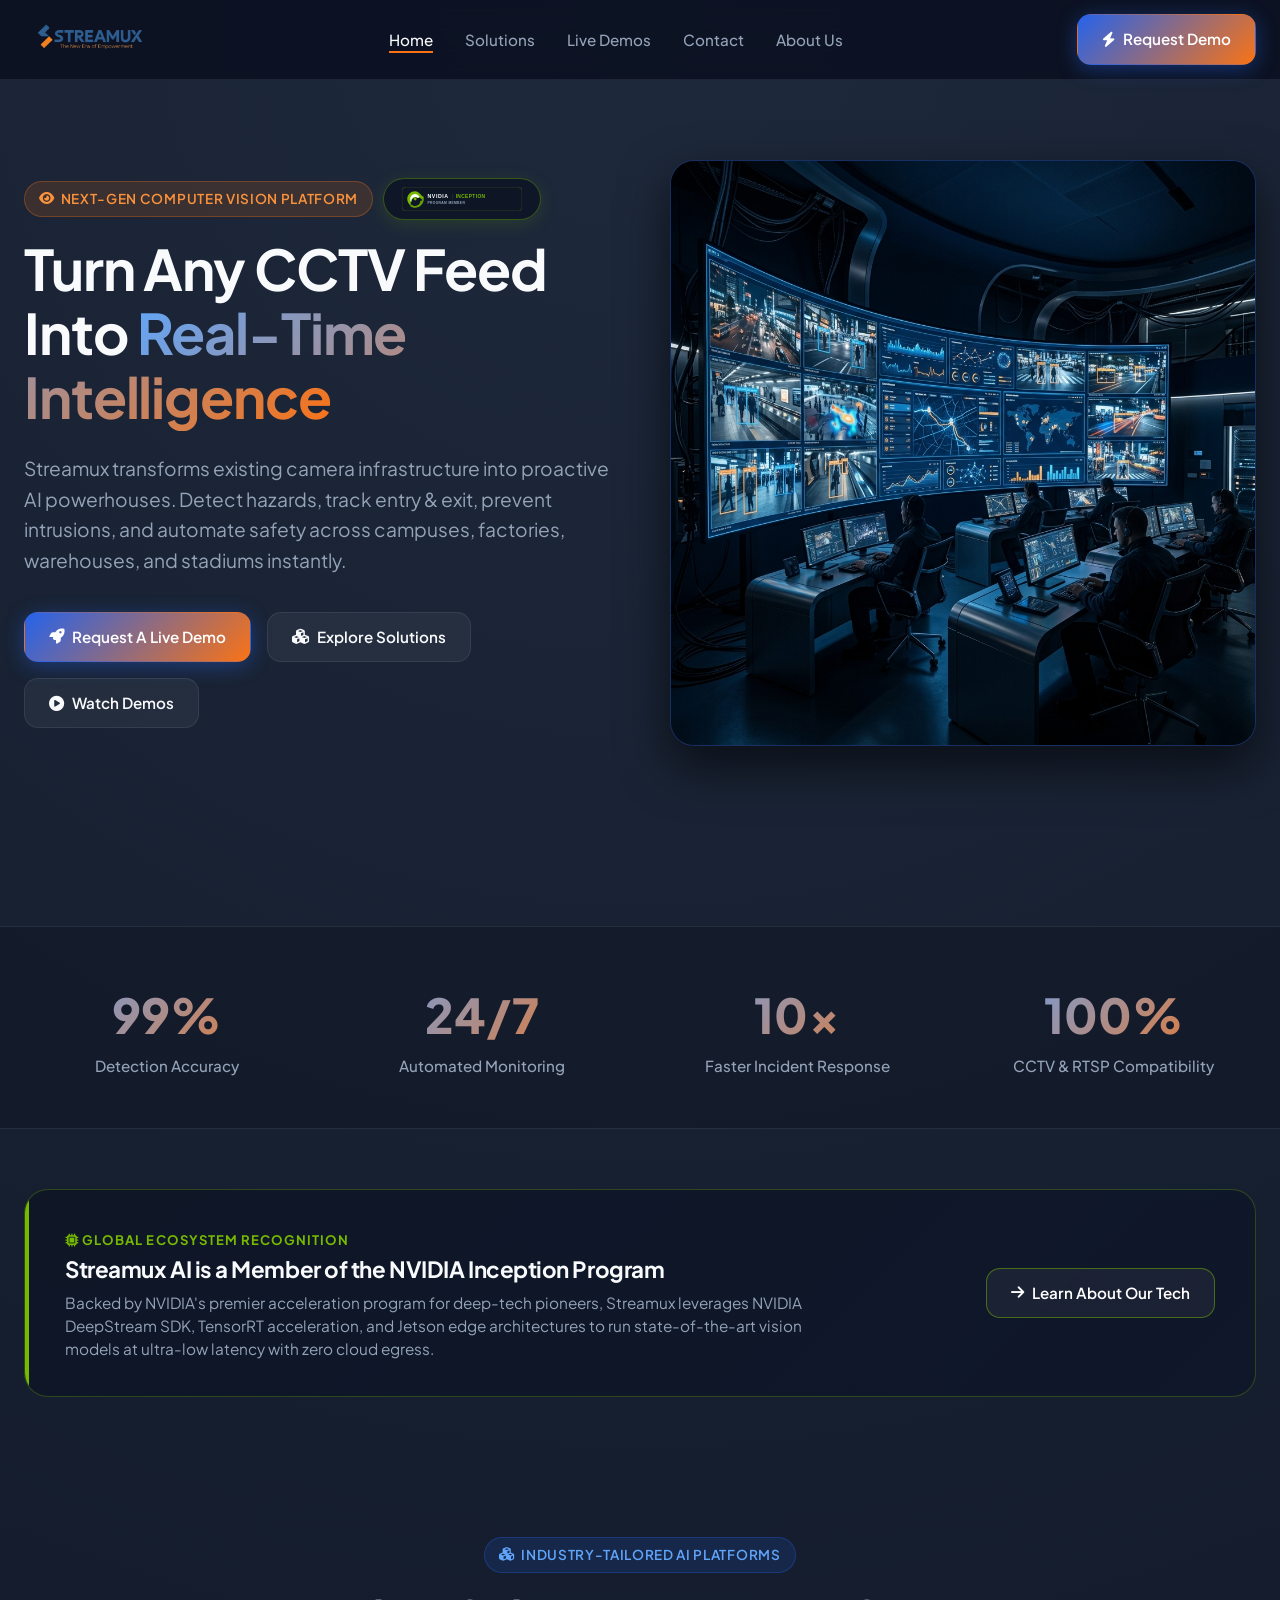
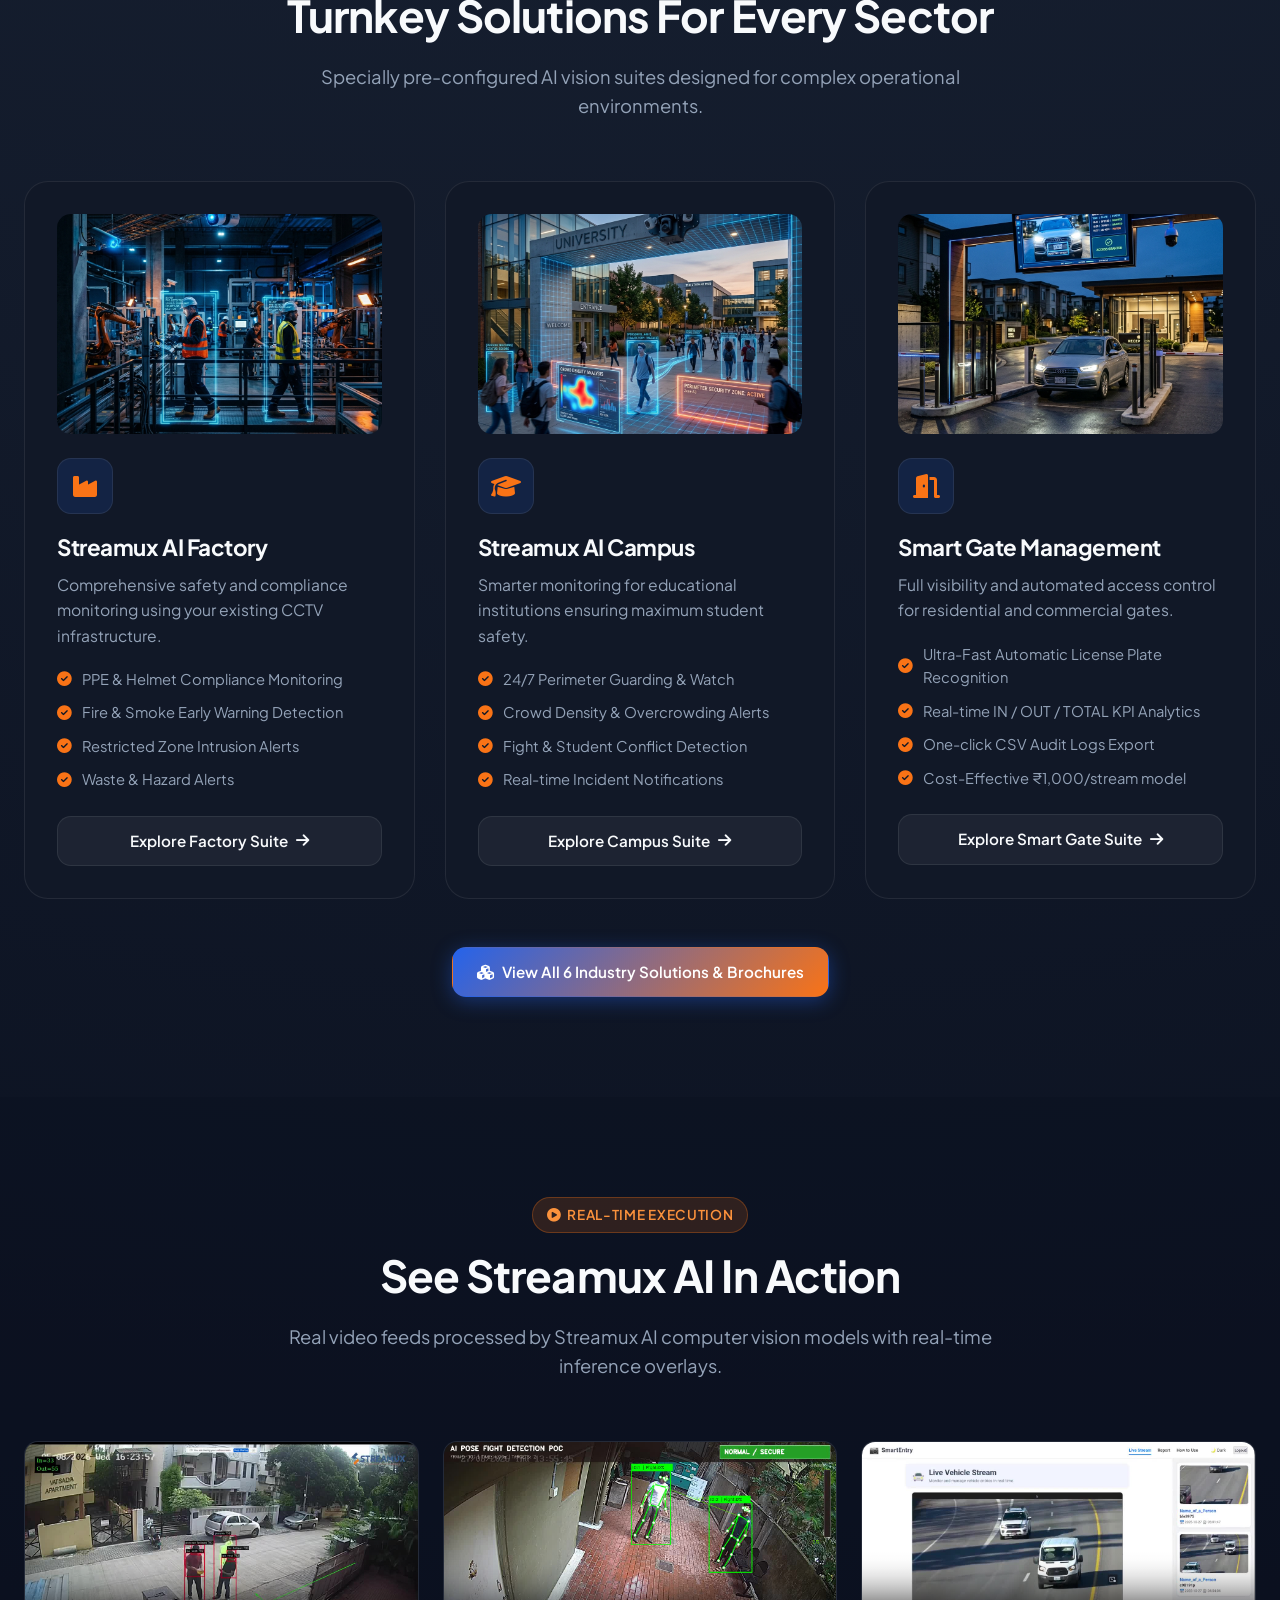
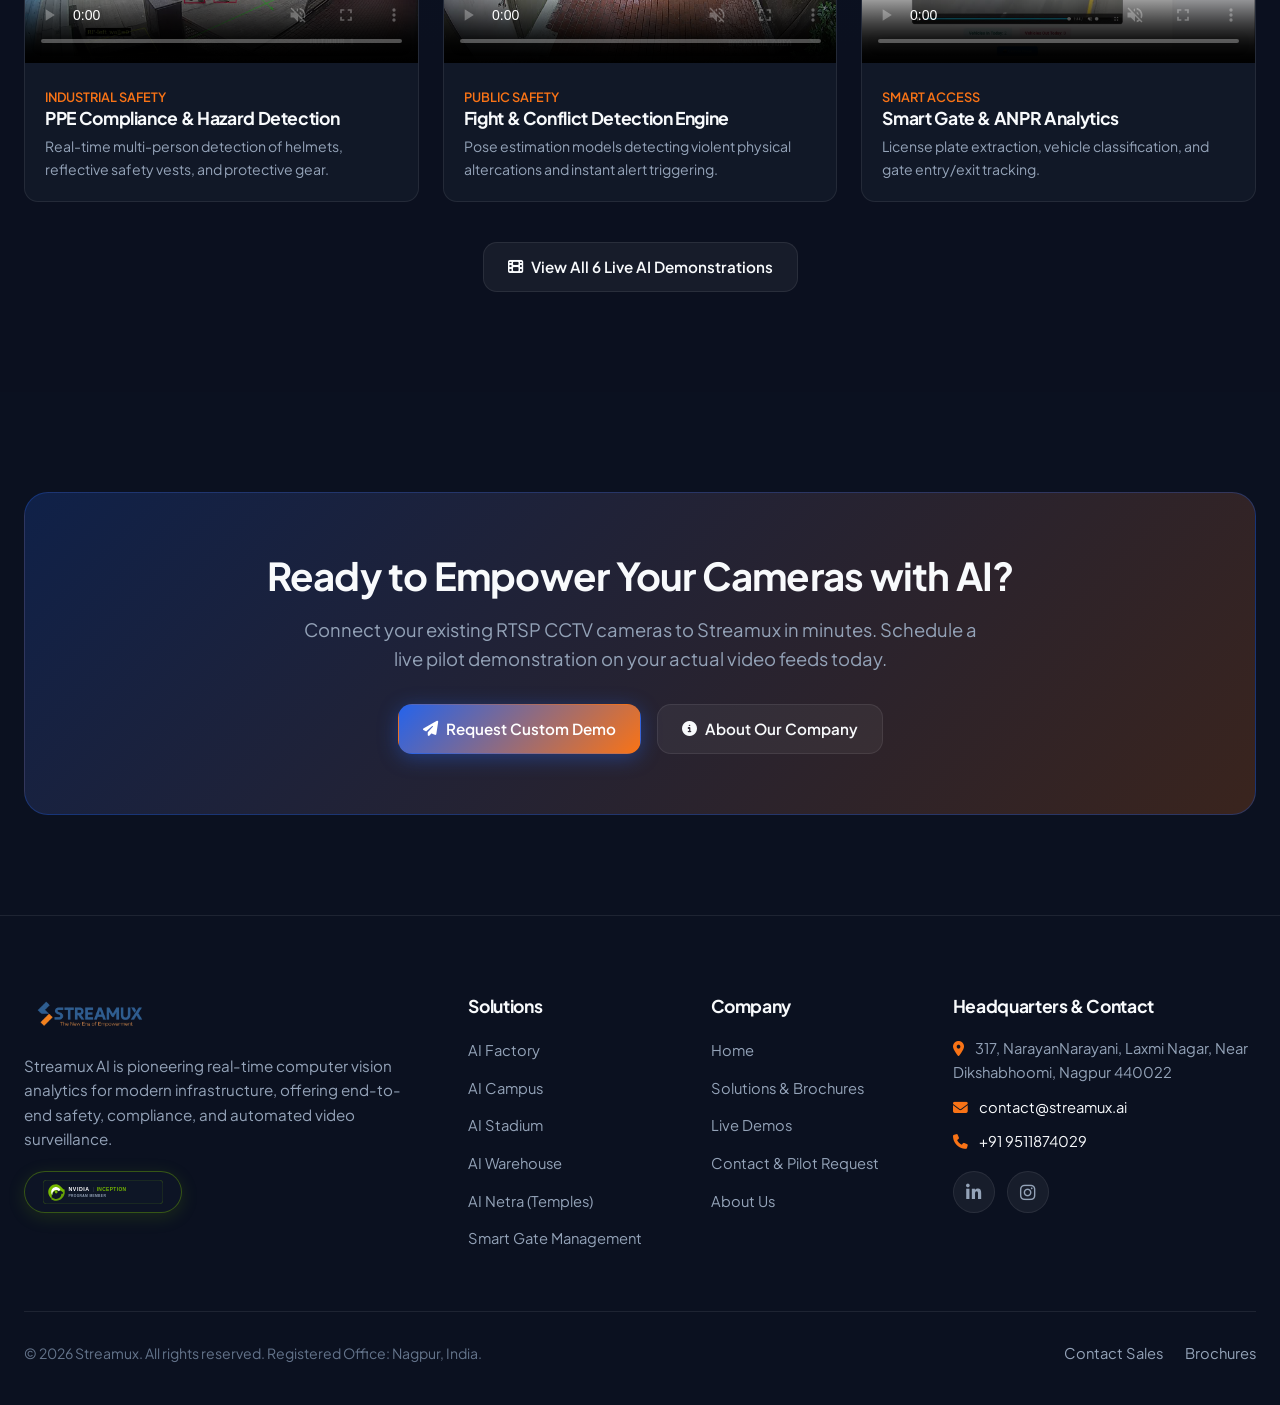
==== commit c31be50a: "2.2 edit for the website" ====
--- a/index.html
+++ b/index.html
@@ -14,7 +14,7 @@
   <!-- FontAwesome 6 Free -->
   <link rel="stylesheet" href="https://cdnjs.cloudflare.com/ajax/libs/font-awesome/6.4.0/css/all.min.css" integrity="sha512-iecdLmaskl7CVkqkXNQ/ZH/XLlvWZOJyj7Yy7tcenmpD1ypASozpmT/E0iPtmFIB46ZmdtAc9eNBvH0H/ZpiBw==" crossorigin="anonymous" referrerpolicy="no-referrer" />
   
-  <link rel="stylesheet" href="css/style.css">
+  <link rel="stylesheet" href="css/style.css?v=2.5">
   
   <!-- Favicon -->
   <link rel="icon" type="image/jpeg" href="assets/logo/Streamux_Logo.jpg">
@@ -30,10 +30,10 @@
       
       <ul class="nav-menu" id="navMenu">
         <li><a href="index.html" class="nav-link active">Home</a></li>
-        <li><a href="about.html" class="nav-link">About Us</a></li>
         <li><a href="solutions.html" class="nav-link">Solutions</a></li>
         <li><a href="demos.html" class="nav-link">Live Demos</a></li>
         <li><a href="contact.html" class="nav-link">Contact</a></li>
+        <li><a href="about.html" class="nav-link">About Us</a></li>
       </ul>
 
       <div class="nav-actions">
@@ -326,10 +326,10 @@
         <h4 class="footer-title">Company</h4>
         <ul class="footer-links">
           <li><a href="index.html" class="footer-link">Home</a></li>
-          <li><a href="about.html" class="footer-link">About Us</a></li>
           <li><a href="solutions.html" class="footer-link">Solutions & Brochures</a></li>
           <li><a href="demos.html" class="footer-link">Live Demos</a></li>
           <li><a href="contact.html" class="footer-link">Contact & Pilot Request</a></li>
+          <li><a href="about.html" class="footer-link">About Us</a></li>
         </ul>
       </div>
 
@@ -368,6 +368,6 @@
     </div>
   </footer>
 
-  <script src="js/main.js"></script>
+  <script src="js/main.js?v=2.5"></script>
 </body>
 </html>
--- a/css/style.css
+++ b/css/style.css
@@ -611,13 +611,13 @@
 
 /* Mobile Navigation Toggle Button */
 .mobile-toggle {
-  display: none;
-  background: none;
+  display: none !important;
+  background: transparent;
   border: none;
   color: var(--text-main);
   font-size: 1.5rem;
   cursor: pointer;
-  padding: 8px;
+  padding: 8px 12px;
   border-radius: var(--radius-sm);
   transition: var(--transition);
 }
@@ -626,13 +626,17 @@
   color: var(--brand-orange);
 }
 
-/* Subpage Hero Header */
+/* Subpage Hero Header (Firefox & Cross-Browser Safe Padding) */
 .subpage-hero {
-  padding-top: calc(var(--nav-height) + 40px);
+  padding-top: 130px; /* Fallback for browsers without calc/var support */
+  padding-top: calc(var(--nav-height) + 50px);
   padding-bottom: 50px;
   background: radial-gradient(circle at 50% 10%, rgba(37, 99, 235, 0.12) 0%, transparent 65%);
   border-bottom: 1px solid var(--border-light);
   text-align: center;
+  position: relative;
+  width: 100%;
+  box-sizing: border-box;
 }
 
 .subpage-hero .badge {
@@ -1001,7 +1005,7 @@
 
 @media (max-width: 768px) {
   .mobile-toggle {
-    display: block;
+    display: inline-flex !important;
   }
 
   .nav-menu {
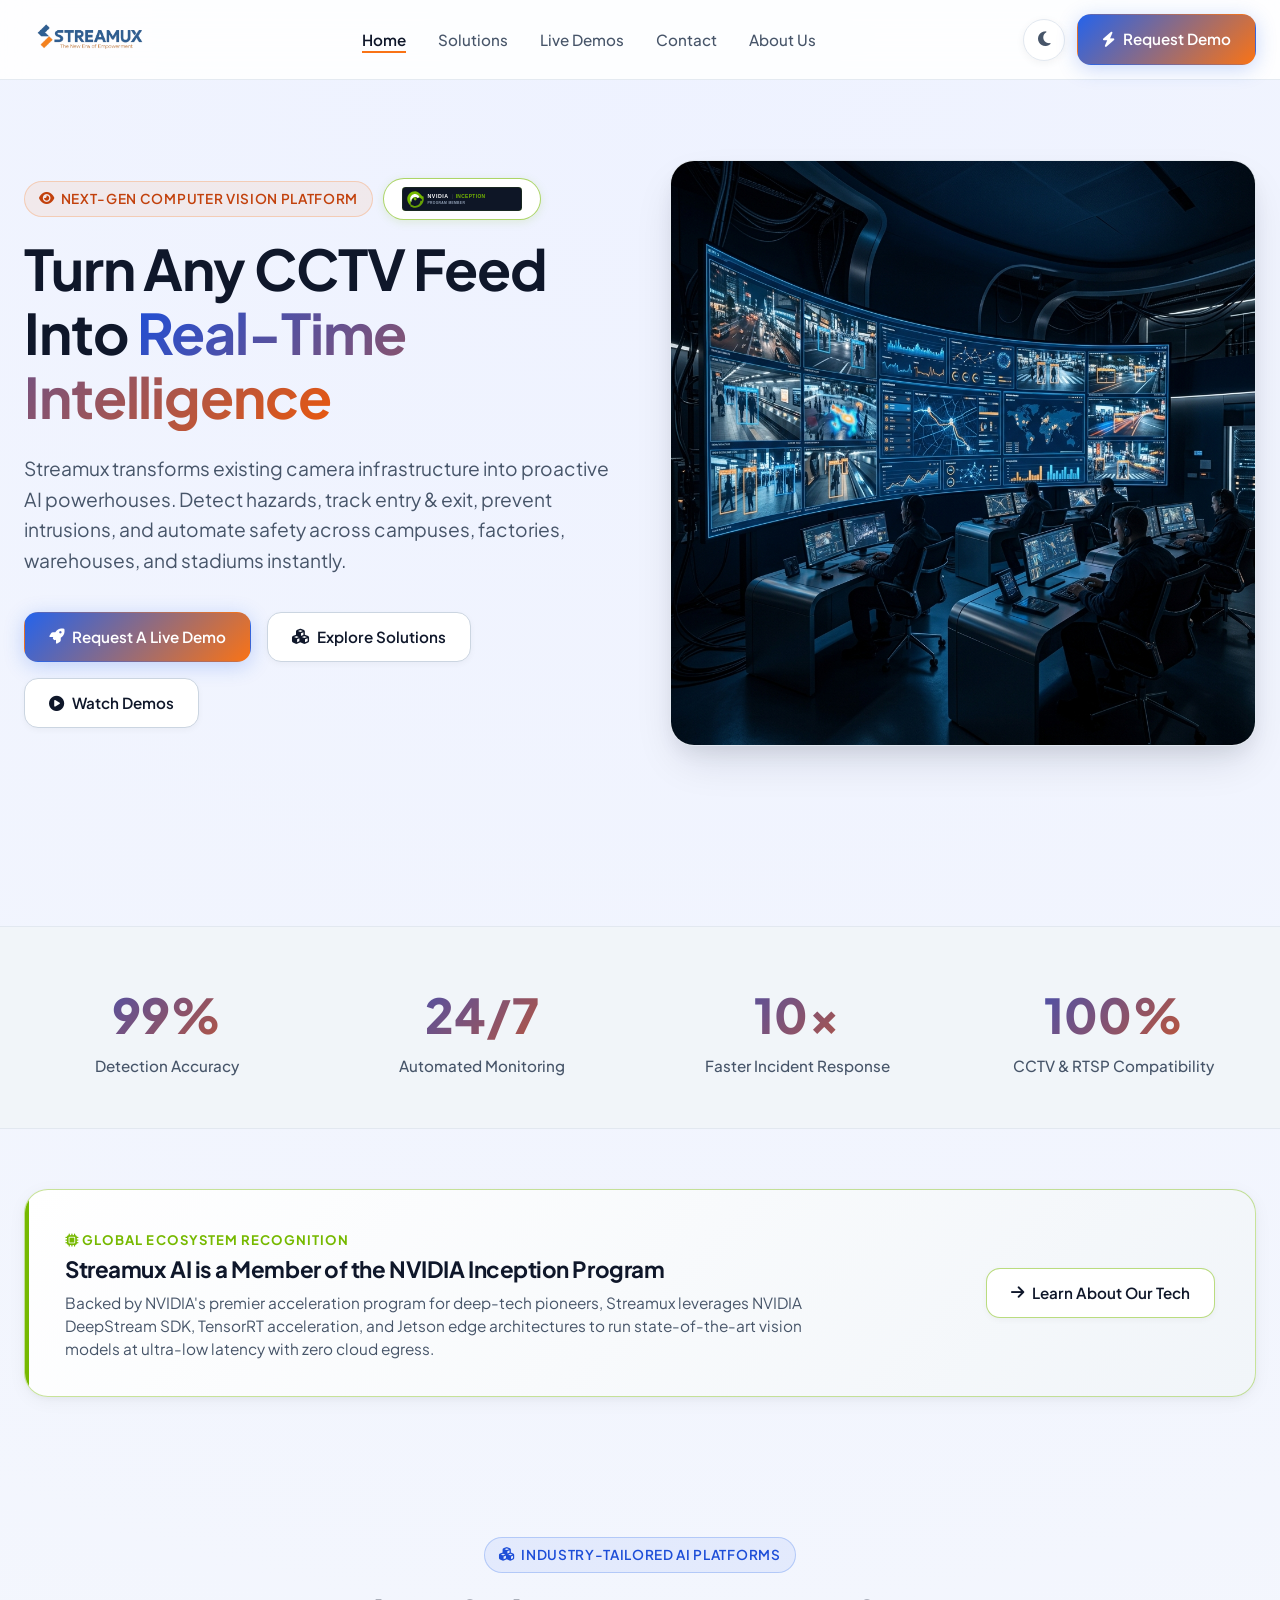
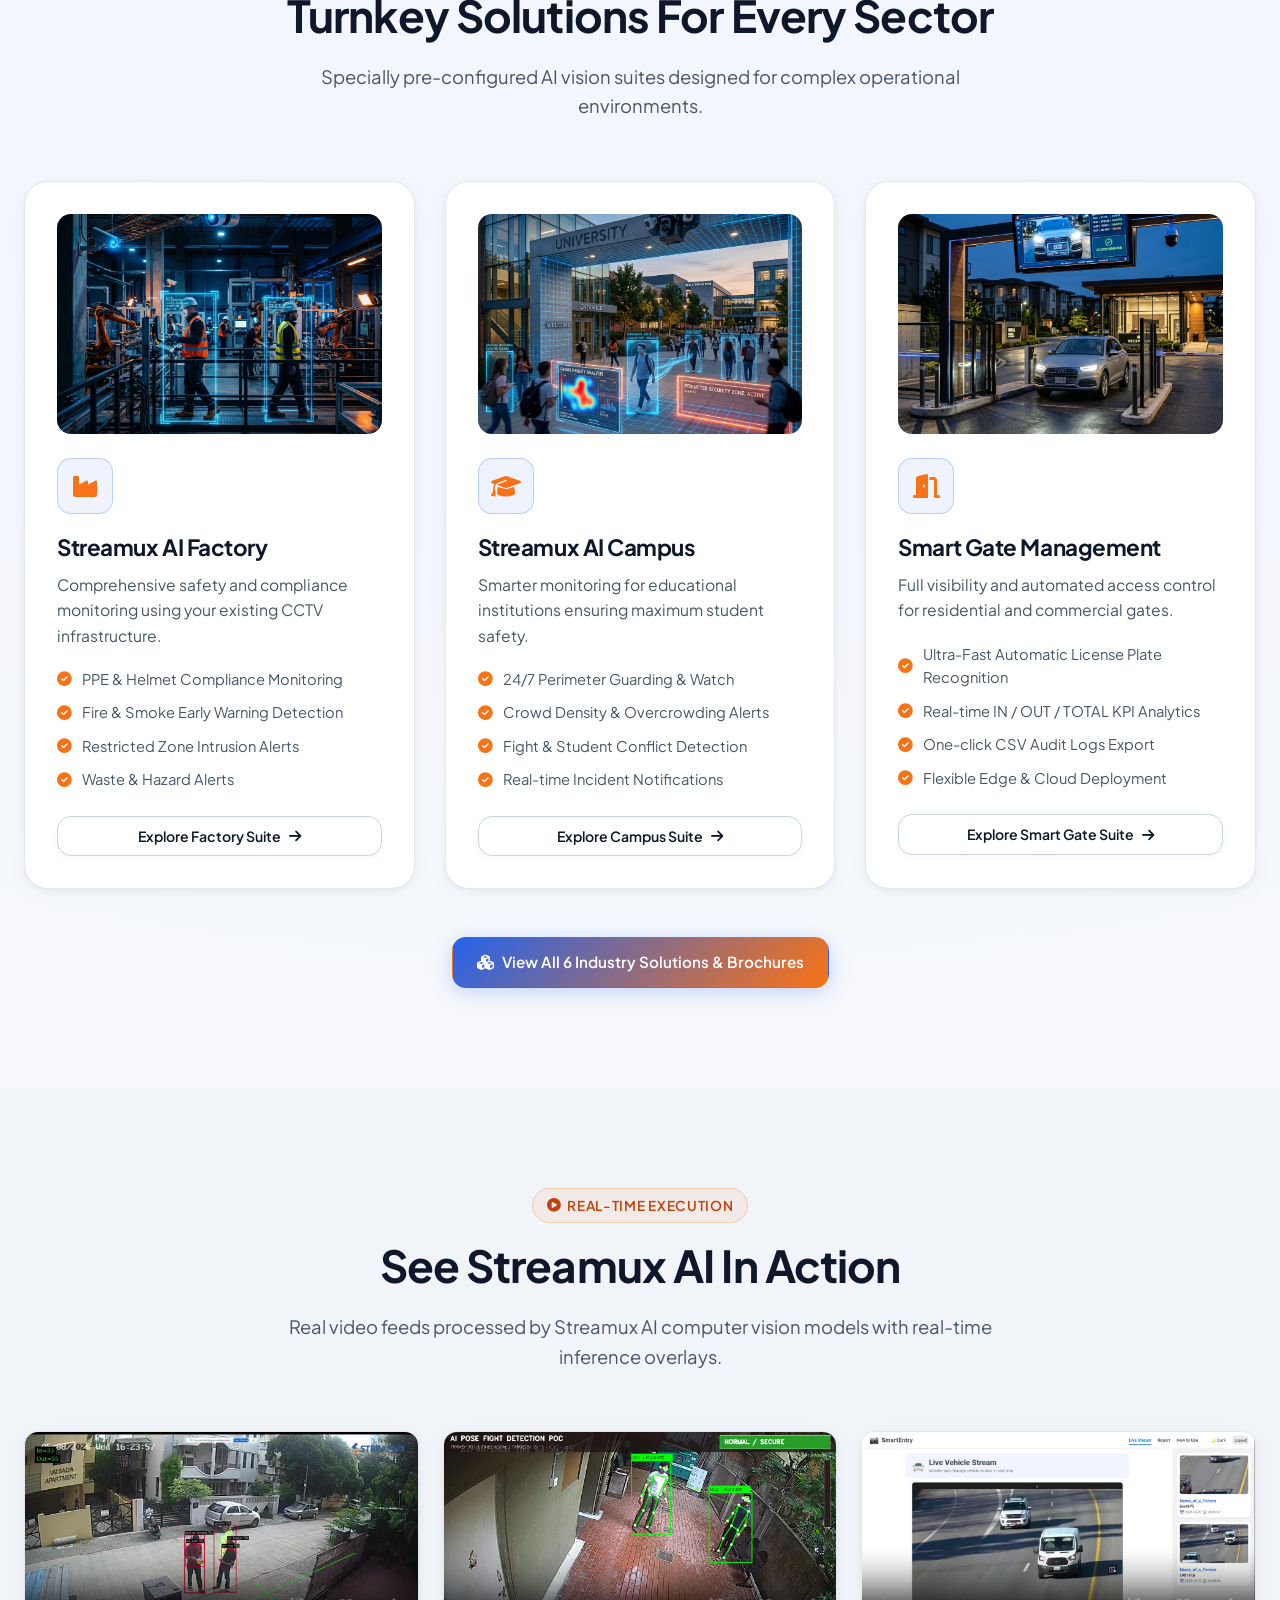
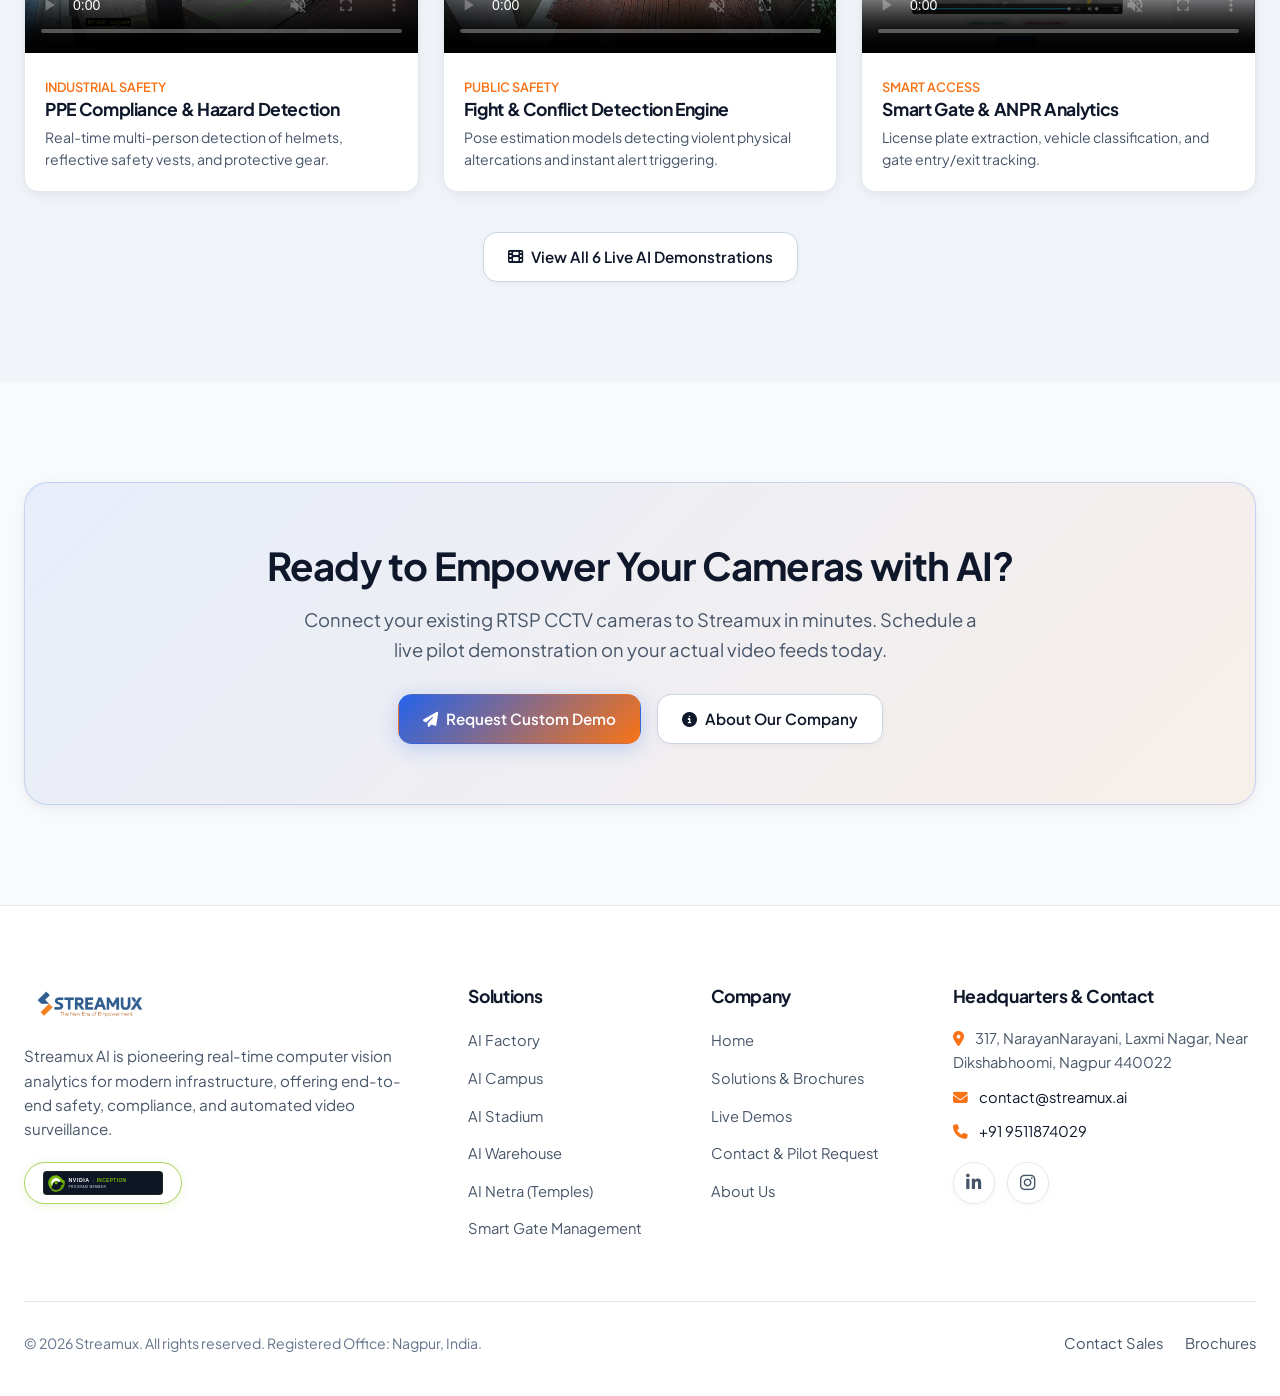
==== commit 9b45b2c5: "Enhance and verify live demos, video assets, responsive styling, and theme manager" ====
--- a/index.html
+++ b/index.html
@@ -1,24 +1,39 @@
 <!DOCTYPE html>
 <html lang="en">
+
 <head>
   <meta charset="UTF-8">
   <meta name="viewport" content="width=device-width, initial-scale=1.0">
   <title>Streamux AI | The New Era of Empowerment | AI-Powered Video Analytics Platform</title>
-  <meta name="description" content="Streamux AI delivers real-time AI-powered video analytics for security, safety, and operational intelligence across factories, campuses, stadiums, warehouses, and temple complexes.">
-  
+  <meta name="description"
+    content="Streamux AI delivers real-time AI-powered video analytics for security, safety, and operational intelligence across factories, campuses, stadiums, warehouses, and temple complexes.">
+
+  <!-- Preload Theme Script to Prevent Flash -->
+  <script>
+    (function () {
+      const theme = localStorage.getItem('streamux-theme') || 'light';
+      document.documentElement.setAttribute('data-theme', theme);
+    })();
+  </script>
+
   <!-- Preconnect Google Fonts for Speed -->
   <link rel="preconnect" href="https://fonts.googleapis.com">
   <link rel="preconnect" href="https://fonts.gstatic.com" crossorigin>
-  <link href="https://fonts.googleapis.com/css2?family=Plus+Jakarta+Sans:ital,wght@0,300;0,400;0,500;0,600;0,700;0,800;1,400&family=JetBrains+Mono:wght@400;500;700&display=swap" rel="stylesheet">
+  <link
+    href="https://fonts.googleapis.com/css2?family=Plus+Jakarta+Sans:ital,wght@0,300;0,400;0,500;0,600;0,700;0,800;1,400&family=JetBrains+Mono:wght@400;500;700&display=swap"
+    rel="stylesheet">
 
   <!-- FontAwesome 6 Free -->
-  <link rel="stylesheet" href="https://cdnjs.cloudflare.com/ajax/libs/font-awesome/6.4.0/css/all.min.css" integrity="sha512-iecdLmaskl7CVkqkXNQ/ZH/XLlvWZOJyj7Yy7tcenmpD1ypASozpmT/E0iPtmFIB46ZmdtAc9eNBvH0H/ZpiBw==" crossorigin="anonymous" referrerpolicy="no-referrer" />
-  
-  <link rel="stylesheet" href="css/style.css?v=2.5">
-  
+  <link rel="stylesheet" href="https://cdnjs.cloudflare.com/ajax/libs/font-awesome/6.4.0/css/all.min.css"
+    integrity="sha512-iecdLmaskl7CVkqkXNQ/ZH/XLlvWZOJyj7Yy7tcenmpD1ypASozpmT/E0iPtmFIB46ZmdtAc9eNBvH0H/ZpiBw=="
+    crossorigin="anonymous" referrerpolicy="no-referrer" />
+
+  <link rel="stylesheet" href="css/style.css?v=2.6">
+
   <!-- Favicon -->
   <link rel="icon" type="image/jpeg" href="assets/logo/Streamux_Logo.jpg">
 </head>
+
 <body>
 
   <!-- Navigation Bar -->
@@ -27,7 +42,7 @@
       <a href="index.html" class="brand-logo">
         <img src="assets/logo/Streamux_The_New_Era_Of_Empowerment.png" alt="Streamux AI - The New Era of Empowerment">
       </a>
-      
+
       <ul class="nav-menu" id="navMenu">
         <li><a href="index.html" class="nav-link active">Home</a></li>
         <li><a href="solutions.html" class="nav-link">Solutions</a></li>
@@ -37,6 +52,9 @@
       </ul>
 
       <div class="nav-actions">
+        <button class="theme-toggle-btn" id="themeToggle" aria-label="Toggle dark/light mode" title="Toggle theme">
+          <i class="fas fa-moon"></i>
+        </button>
         <a href="contact.html" class="btn btn-primary">
           <i class="fas fa-bolt"></i> Request Demo
         </a>
@@ -65,7 +83,9 @@
             Turn Any CCTV Feed Into <span class="gradient-text">Real-Time Intelligence</span>
           </h1>
           <p>
-            Streamux transforms existing camera infrastructure into proactive AI powerhouses. Detect hazards, track entry & exit, prevent intrusions, and automate safety across campuses, factories, warehouses, and stadiums instantly.
+            Streamux transforms existing camera infrastructure into proactive AI powerhouses. Detect hazards, track
+            entry & exit, prevent intrusions, and automate safety across campuses, factories, warehouses, and stadiums
+            instantly.
           </p>
           <div class="hero-cta">
             <a href="contact.html" class="btn btn-primary">
@@ -116,11 +136,14 @@
         <span class="nvidia-tag"><i class="fas fa-microchip"></i> Global Ecosystem Recognition</span>
         <h3>Streamux AI is a Member of the NVIDIA Inception Program</h3>
         <p>
-          Backed by NVIDIA's premier acceleration program for deep-tech pioneers, Streamux leverages NVIDIA DeepStream SDK, TensorRT acceleration, and Jetson edge architectures to run state-of-the-art vision models at ultra-low latency with zero cloud egress.
+          Backed by NVIDIA's premier acceleration program for deep-tech pioneers, Streamux leverages NVIDIA DeepStream
+          SDK, TensorRT acceleration, and Jetson edge architectures to run state-of-the-art vision models at ultra-low
+          latency with zero cloud egress.
         </p>
       </div>
       <div>
-        <a href="about.html#nvidia" class="btn btn-secondary" style="border-color: rgba(118,185,0,0.5); color: #fff; white-space: nowrap;">
+        <a href="about.html#nvidia" class="btn btn-secondary"
+          style="border-color: rgba(118,185,0,0.5); white-space: nowrap;">
           <i class="fas fa-arrow-right"></i> Learn About Our Tech
         </a>
       </div>
@@ -132,7 +155,8 @@
     <div class="section-header">
       <div class="badge"><i class="fas fa-cubes"></i> Industry-Tailored AI Platforms</div>
       <h2 class="section-title">Turnkey Solutions For Every Sector</h2>
-      <p class="section-subtitle">Specially pre-configured AI vision suites designed for complex operational environments.</p>
+      <p class="section-subtitle">Specially pre-configured AI vision suites designed for complex operational
+        environments.</p>
     </div>
 
     <div class="grid-3">
@@ -187,10 +211,11 @@
         <h3 class="card-title">Smart Gate Management</h3>
         <p class="card-desc">Full visibility and automated access control for residential and commercial gates.</p>
         <ul class="feature-list">
-          <li class="feature-item"><i class="fas fa-check-circle"></i> Ultra-Fast Automatic License Plate Recognition</li>
+          <li class="feature-item"><i class="fas fa-check-circle"></i> Ultra-Fast Automatic License Plate Recognition
+          </li>
           <li class="feature-item"><i class="fas fa-check-circle"></i> Real-time IN / OUT / TOTAL KPI Analytics</li>
           <li class="feature-item"><i class="fas fa-check-circle"></i> One-click CSV Audit Logs Export</li>
-          <li class="feature-item"><i class="fas fa-check-circle"></i> Cost-Effective ₹1,000/stream model</li>
+          <li class="feature-item"><i class="fas fa-check-circle"></i> Flexible Edge & Cloud Deployment</li>
         </ul>
         <div style="margin-top: 24px;">
           <a href="solutions.html#gate" class="btn btn-secondary btn-sm" style="width: 100%;">
@@ -208,11 +233,12 @@
   </section>
 
   <!-- Featured Live Video Demos with Posters -->
-  <section class="section" id="featured-demos" style="background: rgba(11, 17, 32, 0.4);">
+  <section class="section section-alt" id="featured-demos">
     <div class="section-header">
       <div class="badge badge-orange"><i class="fas fa-play-circle"></i> Real-Time Execution</div>
       <h2 class="section-title">See Streamux AI In Action</h2>
-      <p class="section-subtitle">Real video feeds processed by Streamux AI computer vision models with real-time inference overlays.</p>
+      <p class="section-subtitle">Real video feeds processed by Streamux AI computer vision models with real-time
+        inference overlays.</p>
     </div>
 
     <div class="video-grid">
@@ -237,7 +263,7 @@
       <div class="video-card">
         <div class="video-player-container">
           <video controls preload="metadata" playsinline muted poster="assets/images/thumbnails/thumb_fight.jpg">
-            <source src="assets/Demo_Videos/fight_detection_demo.mp4" type="video/mp4">
+            <source src="assets/Demo_Videos/Fight_new.mp4" type="video/mp4">
             Your browser does not support HTML5 video.
           </video>
         </div>
@@ -277,10 +303,12 @@
 
   <!-- CTA Banner -->
   <section class="section">
-    <div style="background: linear-gradient(135deg, rgba(37, 99, 235, 0.2) 0%, rgba(249, 115, 22, 0.2) 100%); border: 1px solid var(--border-glow); border-radius: var(--radius-lg); padding: 60px 40px; text-align: center;">
+    <div
+      style="background: linear-gradient(135deg, rgba(37, 99, 235, 0.08) 0%, rgba(249, 115, 22, 0.08) 100%); border: 1px solid var(--border-glow); border-radius: var(--radius-lg); padding: 60px 40px; text-align: center; box-shadow: var(--card-shadow);">
       <h2 style="font-size: 2.4rem; margin-bottom: 16px;">Ready to Empower Your Cameras with AI?</h2>
       <p style="color: var(--text-muted); font-size: 1.15rem; max-width: 680px; margin: 0 auto 30px;">
-        Connect your existing RTSP CCTV cameras to Streamux in minutes. Schedule a live pilot demonstration on your actual video feeds today.
+        Connect your existing RTSP CCTV cameras to Streamux in minutes. Schedule a live pilot demonstration on your
+        actual video feeds today.
       </p>
       <div style="display: flex; gap: 16px; justify-content: center; flex-wrap: wrap;">
         <a href="contact.html" class="btn btn-primary">
@@ -301,7 +329,8 @@
           <img src="assets/logo/Streamux_The_New_Era_Of_Empowerment.png" alt="Streamux AI">
         </a>
         <p>
-          Streamux AI is pioneering real-time computer vision analytics for modern infrastructure, offering end-to-end safety, compliance, and automated video surveillance.
+          Streamux AI is pioneering real-time computer vision analytics for modern infrastructure, offering end-to-end
+          safety, compliance, and automated video surveillance.
         </p>
         <div style="margin-top: 20px;">
           <div class="nvidia-inception-pill">
@@ -340,19 +369,22 @@
           317, NarayanNarayani, Laxmi Nagar, Near Dikshabhoomi, Nagpur 440022
         </p>
         <p style="color: var(--text-muted); font-size: 0.92rem; margin-bottom: 10px;">
-          <i class="fas fa-envelope" style="color: var(--brand-orange); margin-right: 8px;"></i> 
-          <a href="mailto:contact@streamux.ai" style="color: var(--text-main); text-decoration: none;">contact@streamux.ai</a>
+          <i class="fas fa-envelope" style="color: var(--brand-orange); margin-right: 8px;"></i>
+          <a href="mailto:contact@streamux.ai"
+            style="color: var(--text-main); text-decoration: none;">contact@streamux.ai</a>
         </p>
         <p style="color: var(--text-muted); font-size: 0.92rem; margin-bottom: 18px;">
-          <i class="fas fa-phone" style="color: var(--brand-orange); margin-right: 8px;"></i> 
+          <i class="fas fa-phone" style="color: var(--brand-orange); margin-right: 8px;"></i>
           <a href="tel:+919511874029" style="color: var(--text-main); text-decoration: none;">+91 9511874029</a>
         </p>
-        
+
         <div class="social-links-row">
-          <a href="https://www.linkedin.com/company/streamux/posts/?feedView=all" target="_blank" rel="noopener noreferrer" class="social-link-btn linkedin" aria-label="Streamux LinkedIn">
+          <a href="https://www.linkedin.com/company/streamux/posts/?feedView=all" target="_blank"
+            rel="noopener noreferrer" class="social-link-btn linkedin" aria-label="Streamux LinkedIn">
             <i class="fab fa-linkedin-in"></i>
           </a>
-          <a href="https://www.instagram.com/streamux.ai/" target="_blank" rel="noopener noreferrer" class="social-link-btn instagram" aria-label="Streamux Instagram">
+          <a href="https://www.instagram.com/streamux.ai/" target="_blank" rel="noopener noreferrer"
+            class="social-link-btn instagram" aria-label="Streamux Instagram">
             <i class="fab fa-instagram"></i>
           </a>
         </div>
@@ -368,6 +400,7 @@
     </div>
   </footer>
 
-  <script src="js/main.js?v=2.5"></script>
+  <script src="js/main.js?v=2.6"></script>
 </body>
-</html>
+
+</html>
--- a/css/style.css
+++ b/css/style.css
@@ -1,28 +1,74 @@
-/* Streamux AI - Premium Dark AI Theme Design System (Cross-Browser Optimized) */
+/* Streamux AI - Premium Day-Light & Night AI Theme Design System (Cross-Browser Optimized) */
 
 :root {
-  /* Brand Palette from Streamux Logo */
+  /* Brand Palette from Streamux Identity */
   --primary-blue: #2563EB;
-  --primary-blue-glow: rgba(37, 99, 235, 0.4);
+  --primary-blue-hover: #1D4ED8;
+  --primary-blue-glow: rgba(37, 99, 235, 0.25);
   --deep-blue: #1E3A8A;
-  --navy-dark: #0B1120;
-  --navy-card: #111827;
-  --navy-card-hover: #1F2937;
   
   --brand-orange: #F97316;
-  --brand-orange-glow: rgba(249, 115, 22, 0.4);
+  --brand-orange-hover: #EA580C;
+  --brand-orange-glow: rgba(249, 115, 22, 0.25);
   --brand-amber: #EA580C;
 
   /* Accent & Gradients */
   --gradient-blue-orange: linear-gradient(135deg, #2563EB 0%, #F97316 100%);
-  --gradient-text: linear-gradient(135deg, #60A5FA 0%, #F97316 100%);
-
-  /* Neutral Tones */
-  --text-main: #F8FAFC;
-  --text-muted: #94A3B8;
+  --gradient-text: linear-gradient(135deg, #1D4ED8 0%, #EA580C 100%);
+
+  /* Light Theme (Default) Tokens */
+  --bg-body: #F8FAFC;
+  --bg-body-mesh: radial-gradient(circle at 50% 0%, #EEF2FF 0%, #F8FAFC 70%);
+  --bg-card: #FFFFFF;
+  --bg-card-hover: #FFFFFF;
+  --bg-card-alt: #F1F5F9;
+  --bg-surface: #FFFFFF;
+  --bg-input: #FFFFFF;
+  --bg-banner: #FFFFFF;
+  --bg-stats: #F1F5F9;
+  --bg-footer: #FFFFFF;
+  
+  --navbar-bg: rgba(255, 255, 255, 0.88);
+  --navbar-scrolled: rgba(255, 255, 255, 0.98);
+  --navbar-border: rgba(226, 232, 240, 0.9);
+  --navbar-mobile-bg: rgba(255, 255, 255, 0.98);
+
+  /* Typography */
+  --text-main: #0F172A;
+  --text-muted: #475569;
   --text-dim: #64748B;
-  --border-light: rgba(255, 255, 255, 0.08);
-  --border-glow: rgba(37, 99, 235, 0.3);
+  --text-highlight: #2563EB;
+
+  /* Borders & Shadows */
+  --border-light: #E2E8F0;
+  --border-hover: #CBD5E1;
+  --border-focus: #2563EB;
+  --border-glow: rgba(37, 99, 235, 0.2);
+  --card-shadow: 0 4px 20px -2px rgba(15, 23, 42, 0.06), 0 2px 6px -1px rgba(15, 23, 42, 0.04);
+  --card-shadow-hover: 0 14px 32px -4px rgba(37, 99, 235, 0.12), 0 8px 16px -2px rgba(15, 23, 42, 0.08);
+  --preview-shadow: 0 20px 45px -10px rgba(15, 23, 42, 0.14), 0 10px 20px -5px rgba(15, 23, 42, 0.08);
+
+  /* Secondary Button */
+  --btn-secondary-bg: #FFFFFF;
+  --btn-secondary-color: #0F172A;
+  --btn-secondary-border: #CBD5E1;
+  --btn-secondary-hover-bg: #F1F5F9;
+  --btn-secondary-hover-border: #2563EB;
+
+  /* NVIDIA Badging */
+  --nvidia-pill-bg: #FFFFFF;
+  --nvidia-pill-border: rgba(118, 185, 0, 0.6);
+  --nvidia-pill-shadow: 0 2px 10px rgba(118, 185, 0, 0.15);
+  --nvidia-banner-bg: linear-gradient(135deg, #FFFFFF 0%, #F1F5F9 100%);
+  --nvidia-banner-border: rgba(118, 185, 0, 0.4);
+
+  /* Badges */
+  --badge-blue-bg: rgba(37, 99, 235, 0.08);
+  --badge-blue-border: rgba(37, 99, 235, 0.25);
+  --badge-blue-text: #1D4ED8;
+  --badge-orange-bg: rgba(249, 115, 22, 0.08);
+  --badge-orange-border: rgba(249, 115, 22, 0.25);
+  --badge-orange-text: #C2410C;
 
   /* Layout Constants */
   --nav-height: 80px;
@@ -32,6 +78,59 @@
   --transition: all 0.3s cubic-bezier(0.4, 0, 0.2, 1);
 }
 
+/* Dark Theme Overrides */
+[data-theme="dark"] {
+  --gradient-text: linear-gradient(135deg, #60A5FA 0%, #F97316 100%);
+
+  --bg-body: #0B1120;
+  --bg-body-mesh: radial-gradient(circle at 50% 0%, #1e293b 0%, #0B1120 70%);
+  --bg-card: #111827;
+  --bg-card-hover: #1F2937;
+  --bg-card-alt: rgba(17, 24, 39, 0.6);
+  --bg-surface: #111827;
+  --bg-input: #0B1120;
+  --bg-banner: #111827;
+  --bg-stats: rgba(17, 24, 39, 0.6);
+  --bg-footer: #0B1120;
+
+  --navbar-bg: rgba(11, 17, 32, 0.88);
+  --navbar-scrolled: rgba(11, 17, 32, 0.98);
+  --navbar-border: rgba(255, 255, 255, 0.08);
+  --navbar-mobile-bg: rgba(11, 17, 32, 0.98);
+
+  --text-main: #F8FAFC;
+  --text-muted: #94A3B8;
+  --text-dim: #64748B;
+  --text-highlight: #60A5FA;
+
+  --border-light: rgba(255, 255, 255, 0.08);
+  --border-hover: rgba(255, 255, 255, 0.2);
+  --border-focus: #2563EB;
+  --border-glow: rgba(37, 99, 235, 0.3);
+  --card-shadow: 0 10px 30px rgba(0, 0, 0, 0.3);
+  --card-shadow-hover: 0 16px 36px rgba(0, 0, 0, 0.5), 0 0 20px rgba(37, 99, 235, 0.2);
+  --preview-shadow: 0 20px 50px rgba(0, 0, 0, 0.6);
+
+  --btn-secondary-bg: rgba(255, 255, 255, 0.05);
+  --btn-secondary-color: #F8FAFC;
+  --btn-secondary-border: rgba(255, 255, 255, 0.1);
+  --btn-secondary-hover-bg: rgba(255, 255, 255, 0.1);
+  --btn-secondary-hover-border: #2563EB;
+
+  --nvidia-pill-bg: rgba(14, 22, 38, 0.9);
+  --nvidia-pill-border: rgba(118, 185, 0, 0.4);
+  --nvidia-pill-shadow: 0 4px 18px rgba(118, 185, 0, 0.15);
+  --nvidia-banner-bg: linear-gradient(135deg, rgba(14, 22, 38, 0.9) 0%, rgba(15, 23, 42, 0.95) 100%);
+  --nvidia-banner-border: rgba(118, 185, 0, 0.3);
+
+  --badge-blue-bg: rgba(37, 99, 235, 0.15);
+  --badge-blue-border: rgba(37, 99, 235, 0.3);
+  --badge-blue-text: #60A5FA;
+  --badge-orange-bg: rgba(249, 115, 22, 0.15);
+  --badge-orange-border: rgba(249, 115, 22, 0.3);
+  --badge-orange-text: #FB923C;
+}
+
 * {
   margin: 0;
   padding: 0;
@@ -41,18 +140,21 @@
 html {
   scroll-behavior: smooth;
   font-family: 'Plus Jakarta Sans', -apple-system, BlinkMacSystemFont, 'Segoe UI', Roboto, Helvetica, Arial, sans-serif;
-  background-color: var(--navy-dark);
+  background-color: var(--bg-body);
   color: var(--text-main);
   overflow-x: hidden;
+  transition: background-color 0.3s ease, color 0.3s ease;
 }
 
 body {
-  background: #0B1120;
-  background: radial-gradient(circle at 50% 0%, #1e293b 0%, var(--navy-dark) 70%);
+  background: var(--bg-body);
+  background: var(--bg-body-mesh);
   min-height: 100vh;
   line-height: 1.6;
   -webkit-font-smoothing: antialiased;
   -moz-osx-font-smoothing: grayscale;
+  color: var(--text-main);
+  transition: background 0.3s ease, color 0.3s ease;
 }
 
 /* Typography */
@@ -60,6 +162,7 @@
   font-weight: 700;
   line-height: 1.2;
   letter-spacing: -0.02em;
+  color: var(--text-main);
 }
 
 .gradient-text {
@@ -67,7 +170,7 @@
   -webkit-background-clip: text;
   -webkit-text-fill-color: transparent;
   background-clip: text;
-  color: #60A5FA; /* Fallback for older Firefox versions */
+  color: var(--text-highlight);
 }
 
 /* Navigation */
@@ -77,12 +180,21 @@
   left: 0;
   width: 100%;
   height: var(--nav-height);
-  background-color: rgba(11, 17, 32, 0.95);
+  background-color: var(--navbar-bg);
   backdrop-filter: blur(16px);
   -webkit-backdrop-filter: blur(16px);
-  border-bottom: 1px solid var(--border-light);
+  border-bottom: 1px solid var(--navbar-border);
   z-index: 1000;
   transition: var(--transition);
+}
+
+.navbar.scrolled {
+  background-color: var(--navbar-scrolled);
+  box-shadow: 0 10px 30px rgba(0, 0, 0, 0.08);
+}
+
+[data-theme="dark"] .navbar.scrolled {
+  box-shadow: 0 10px 30px rgba(0, 0, 0, 0.5);
 }
 
 .navbar-container {
@@ -126,6 +238,7 @@
 
 .nav-link:hover, .nav-link.active {
   color: var(--text-main);
+  font-weight: 600;
 }
 
 .nav-link::after {
@@ -146,7 +259,35 @@
 .nav-actions {
   display: flex;
   align-items: center;
-  gap: 16px;
+  gap: 12px;
+}
+
+/* Theme Toggle Button */
+.theme-toggle-btn {
+  width: 42px;
+  height: 42px;
+  border-radius: 50%;
+  border: 1px solid var(--border-light);
+  background: var(--btn-secondary-bg);
+  color: var(--text-main);
+  display: inline-flex;
+  align-items: center;
+  justify-content: center;
+  cursor: pointer;
+  font-size: 1.05rem;
+  transition: var(--transition);
+  box-shadow: 0 2px 8px rgba(0, 0, 0, 0.05);
+}
+
+.theme-toggle-btn:hover {
+  color: var(--brand-orange);
+  border-color: var(--brand-orange);
+  transform: translateY(-2px);
+  box-shadow: 0 4px 12px var(--brand-orange-glow);
+}
+
+.theme-toggle-btn:active {
+  transform: translateY(0);
 }
 
 /* Buttons */
@@ -165,10 +306,15 @@
   border: 1px solid transparent;
 }
 
+.btn-sm {
+  padding: 8px 16px;
+  font-size: 0.88rem;
+}
+
 .btn-primary {
   background: var(--primary-blue);
   background: var(--gradient-blue-orange);
-  color: #ffffff;
+  color: #ffffff !important;
   box-shadow: 0 4px 20px var(--primary-blue-glow);
 }
 
@@ -178,14 +324,16 @@
 }
 
 .btn-secondary {
-  background: rgba(255, 255, 255, 0.05);
-  color: var(--text-main);
-  border-color: var(--border-light);
+  background: var(--btn-secondary-bg);
+  color: var(--btn-secondary-color);
+  border-color: var(--btn-secondary-border);
+  box-shadow: 0 2px 6px rgba(0, 0, 0, 0.04);
 }
 
 .btn-secondary:hover {
-  background: rgba(255, 255, 255, 0.1);
-  border-color: var(--primary-blue);
+  background: var(--btn-secondary-hover-bg);
+  border-color: var(--btn-secondary-hover-border);
+  color: var(--primary-blue);
   transform: translateY(-2px);
 }
 
@@ -203,6 +351,10 @@
   margin: 0 auto;
 }
 
+.section-alt {
+  background-color: var(--bg-card-alt);
+}
+
 .section-header {
   text-align: center;
   max-width: 760px;
@@ -215,9 +367,9 @@
   gap: 6px;
   padding: 6px 14px;
   border-radius: 30px;
-  background: rgba(37, 99, 235, 0.15);
-  border: 1px solid rgba(37, 99, 235, 0.3);
-  color: #60A5FA;
+  background: var(--badge-blue-bg);
+  border: 1px solid var(--badge-blue-border);
+  color: var(--badge-blue-text);
   font-size: 0.85rem;
   font-weight: 600;
   text-transform: uppercase;
@@ -226,9 +378,9 @@
 }
 
 .badge-orange {
-  background: rgba(249, 115, 22, 0.15);
-  border-color: rgba(249, 115, 22, 0.3);
-  color: #FB923C;
+  background: var(--badge-orange-bg);
+  border-color: var(--badge-orange-border);
+  color: var(--badge-orange-text);
 }
 
 .section-title {
@@ -279,9 +431,9 @@
   position: relative;
   border-radius: var(--radius-lg);
   overflow: hidden;
-  border: 1px solid var(--border-glow);
-  box-shadow: 0 20px 50px rgba(0, 0, 0, 0.6);
-  background: var(--navy-card);
+  border: 1px solid var(--border-light);
+  box-shadow: var(--preview-shadow);
+  background: var(--bg-card);
 }
 
 .hero-preview-container img {
@@ -309,20 +461,20 @@
 }
 
 .card {
-  background: #111827;
-  background: var(--navy-card);
+  background: var(--bg-card);
   border: 1px solid var(--border-light);
   border-radius: var(--radius-lg);
   padding: 32px;
   transition: var(--transition);
   position: relative;
   overflow: hidden;
+  box-shadow: var(--card-shadow);
 }
 
 .card:hover {
   transform: translateY(-6px);
   border-color: var(--primary-blue);
-  box-shadow: 0 12px 30px rgba(0, 0, 0, 0.4), 0 0 20px rgba(37, 99, 235, 0.15);
+  box-shadow: var(--card-shadow-hover);
 }
 
 .card-img-wrapper {
@@ -332,7 +484,7 @@
   border-radius: var(--radius-md);
   overflow: hidden;
   margin-bottom: 24px;
-  background-color: var(--navy-dark);
+  background-color: var(--bg-card-alt);
 }
 
 .card-img-wrapper img {
@@ -350,8 +502,8 @@
   width: 56px;
   height: 56px;
   border-radius: var(--radius-md);
-  background: rgba(37, 99, 235, 0.15);
-  border: 1px solid var(--border-light);
+  background: var(--badge-blue-bg);
+  border: 1px solid var(--badge-blue-border);
   display: flex;
   align-items: center;
   justify-content: center;
@@ -363,6 +515,7 @@
 .card-title {
   font-size: 1.4rem;
   margin-bottom: 12px;
+  color: var(--text-main);
 }
 
 .card-desc {
@@ -387,6 +540,19 @@
 
 .feature-item i {
   color: var(--brand-orange);
+}
+
+/* Tech Pill / Tag Badges */
+.tech-pill {
+  display: inline-block;
+  font-size: 0.75rem;
+  font-weight: 600;
+  background: var(--badge-blue-bg);
+  color: var(--badge-blue-text);
+  border: 1px solid var(--badge-blue-border);
+  padding: 3px 10px;
+  border-radius: 6px;
+  letter-spacing: 0.02em;
 }
 
 /* Video Demo Section */
@@ -397,16 +563,18 @@
 }
 
 .video-card {
-  background: var(--navy-card);
+  background: var(--bg-card);
   border: 1px solid var(--border-light);
   border-radius: var(--radius-md);
   overflow: hidden;
   transition: var(--transition);
+  box-shadow: var(--card-shadow);
 }
 
 .video-card:hover {
   border-color: var(--brand-orange);
   transform: translateY(-4px);
+  box-shadow: var(--card-shadow-hover);
 }
 
 .video-player-container {
@@ -422,6 +590,7 @@
   height: 100%;
   object-fit: cover;
   display: block;
+  background-color: #000;
 }
 
 .video-info {
@@ -431,6 +600,7 @@
 .video-title {
   font-size: 1.1rem;
   margin-bottom: 6px;
+  color: var(--text-main);
 }
 
 .video-tag {
@@ -443,7 +613,7 @@
 
 /* Stats Counter */
 .stats-banner {
-  background: rgba(17, 24, 39, 0.6);
+  background: var(--bg-stats);
   border-top: 1px solid var(--border-light);
   border-bottom: 1px solid var(--border-light);
   padding: 50px 24px;
@@ -466,7 +636,7 @@
   -webkit-background-clip: text;
   -webkit-text-fill-color: transparent;
   background-clip: text;
-  color: #60A5FA;
+  color: var(--text-highlight);
 }
 
 .stat-label {
@@ -480,15 +650,17 @@
   display: grid;
   grid-template-columns: 1fr 1.2fr;
   gap: 50px;
-  background: var(--navy-card);
+  background: var(--bg-card);
   border: 1px solid var(--border-light);
   border-radius: var(--radius-lg);
   padding: 48px;
+  box-shadow: var(--card-shadow);
 }
 
 .contact-info h3 {
   font-size: 2rem;
   margin-bottom: 16px;
+  color: var(--text-main);
 }
 
 .contact-details {
@@ -508,12 +680,13 @@
   width: 48px;
   height: 48px;
   border-radius: var(--radius-md);
-  background: rgba(37, 99, 235, 0.1);
+  background: var(--badge-blue-bg);
   color: var(--primary-blue);
   display: flex;
   align-items: center;
   justify-content: center;
   font-size: 1.2rem;
+  border: 1px solid var(--badge-blue-border);
 }
 
 .form-group {
@@ -531,13 +704,14 @@
 .form-input, .form-select, .form-textarea {
   width: 100%;
   padding: 14px 18px;
-  background: var(--navy-dark);
+  background: var(--bg-input);
   border: 1px solid var(--border-light);
   border-radius: var(--radius-md);
   color: var(--text-main);
   font-family: inherit;
   font-size: 0.95rem;
   transition: var(--transition);
+  box-shadow: 0 1px 3px rgba(0, 0, 0, 0.03);
 }
 
 .form-input:focus, .form-select:focus, .form-textarea:focus {
@@ -553,7 +727,7 @@
 
 /* Footer */
 .footer {
-  background: var(--navy-dark);
+  background: var(--bg-footer);
   border-top: 1px solid var(--border-light);
   padding: 80px 24px 40px;
 }
@@ -612,10 +786,10 @@
 /* Mobile Navigation Toggle Button */
 .mobile-toggle {
   display: none !important;
-  background: transparent;
-  border: none;
-  color: var(--text-main);
-  font-size: 1.5rem;
+  background: var(--btn-secondary-bg);
+  border: 1px solid var(--border-light);
+  color: var(--text-main);
+  font-size: 1.25rem;
   cursor: pointer;
   padding: 8px 12px;
   border-radius: var(--radius-sm);
@@ -626,12 +800,12 @@
   color: var(--brand-orange);
 }
 
-/* Subpage Hero Header (Firefox & Cross-Browser Safe Padding) */
+/* Subpage Hero Header */
 .subpage-hero {
-  padding-top: 130px; /* Fallback for browsers without calc/var support */
+  padding-top: 130px;
   padding-top: calc(var(--nav-height) + 50px);
   padding-bottom: 50px;
-  background: radial-gradient(circle at 50% 10%, rgba(37, 99, 235, 0.12) 0%, transparent 65%);
+  background: var(--subpage-hero-bg, radial-gradient(circle at 50% 10%, rgba(37, 99, 235, 0.08) 0%, transparent 70%));
   border-bottom: 1px solid var(--border-light);
   text-align: center;
   position: relative;
@@ -660,13 +834,13 @@
   display: inline-flex;
   align-items: center;
   gap: 12px;
-  background: rgba(14, 22, 38, 0.9);
-  border: 1px solid rgba(118, 185, 0, 0.4);
+  background: var(--nvidia-pill-bg);
+  border: 1px solid var(--nvidia-pill-border);
   padding: 8px 18px;
   border-radius: 40px;
   text-decoration: none;
   transition: var(--transition);
-  box-shadow: 0 4px 18px rgba(118, 185, 0, 0.15);
+  box-shadow: var(--nvidia-pill-shadow);
 }
 
 .nvidia-inception-pill:hover {
@@ -681,8 +855,8 @@
 }
 
 .nvidia-banner {
-  background: linear-gradient(135deg, rgba(14, 22, 38, 0.9) 0%, rgba(15, 23, 42, 0.95) 100%);
-  border: 1px solid rgba(118, 185, 0, 0.3);
+  background: var(--nvidia-banner-bg);
+  border: 1px solid var(--nvidia-banner-border);
   border-radius: var(--radius-lg);
   padding: 36px 40px;
   display: flex;
@@ -692,6 +866,7 @@
   margin-top: 40px;
   position: relative;
   overflow: hidden;
+  box-shadow: var(--card-shadow);
 }
 
 .nvidia-banner::before {
@@ -736,19 +911,20 @@
 }
 
 .founder-card {
-  background: var(--navy-card);
+  background: var(--bg-card);
   border: 1px solid var(--border-light);
   border-radius: var(--radius-lg);
   padding: 36px;
   transition: var(--transition);
   position: relative;
   overflow: hidden;
+  box-shadow: var(--card-shadow);
 }
 
 .founder-card:hover {
   transform: translateY(-6px);
   border-color: var(--brand-orange);
-  box-shadow: 0 16px 36px rgba(0, 0, 0, 0.4), 0 0 20px rgba(249, 115, 22, 0.15);
+  box-shadow: var(--card-shadow-hover);
 }
 
 .founder-header {
@@ -804,7 +980,7 @@
 }
 
 .credential-item i {
-  color: #60A5FA;
+  color: var(--primary-blue);
   font-size: 0.9rem;
 }
 
@@ -817,17 +993,19 @@
 }
 
 .roadmap-card {
-  background: var(--navy-card);
+  background: var(--bg-card);
   border: 1px solid var(--border-light);
   border-radius: var(--radius-md);
   padding: 28px;
   position: relative;
   transition: var(--transition);
+  box-shadow: var(--card-shadow);
 }
 
 .roadmap-card:hover {
   transform: translateY(-4px);
   border-color: var(--primary-blue);
+  box-shadow: var(--card-shadow-hover);
 }
 
 .roadmap-status {
@@ -844,26 +1022,37 @@
 }
 
 .roadmap-status.live {
+  background: rgba(34, 197, 94, 0.12);
+  color: #16A34A;
+  border: 1px solid rgba(34, 197, 94, 0.3);
+}
+
+[data-theme="dark"] .roadmap-status.live {
   background: rgba(34, 197, 94, 0.15);
   color: #4ADE80;
-  border: 1px solid rgba(34, 197, 94, 0.3);
 }
 
 .roadmap-status.progress {
+  background: rgba(249, 115, 22, 0.12);
+  color: #EA580C;
+  border: 1px solid rgba(249, 115, 22, 0.3);
+}
+
+[data-theme="dark"] .roadmap-status.progress {
   background: rgba(249, 115, 22, 0.15);
   color: #FB923C;
-  border: 1px solid rgba(249, 115, 22, 0.3);
 }
 
 /* Address & Location Card */
 .address-card {
-  background: var(--navy-card);
+  background: var(--bg-card);
   border: 1px solid var(--border-light);
   border-radius: var(--radius-lg);
   padding: 36px;
   display: flex;
   flex-direction: column;
   gap: 20px;
+  box-shadow: var(--card-shadow);
 }
 
 .address-title {
@@ -889,9 +1078,9 @@
   align-items: center;
   gap: 6px;
   padding: 6px 12px;
-  background: rgba(37, 99, 235, 0.12);
-  border: 1px solid rgba(37, 99, 235, 0.25);
-  color: #93C5FD;
+  background: var(--badge-blue-bg);
+  border: 1px solid var(--badge-blue-border);
+  color: var(--badge-blue-text);
   border-radius: var(--radius-sm);
   font-size: 0.85rem;
   font-weight: 600;
@@ -918,23 +1107,27 @@
 }
 
 .alert-box.success {
+  background: rgba(34, 197, 94, 0.12);
+  border: 1px solid rgba(34, 197, 94, 0.35);
+  color: #15803D;
+}
+
+[data-theme="dark"] .alert-box.success {
   background: rgba(34, 197, 94, 0.15);
-  border: 1px solid rgba(34, 197, 94, 0.4);
+  border-color: rgba(34, 197, 94, 0.4);
   color: #4ADE80;
 }
 
 .alert-box.error {
+  background: rgba(239, 68, 68, 0.12);
+  border: 1px solid rgba(239, 68, 68, 0.35);
+  color: #B91C1C;
+}
+
+[data-theme="dark"] .alert-box.error {
   background: rgba(239, 68, 68, 0.15);
-  border: 1px solid rgba(239, 68, 68, 0.4);
+  border-color: rgba(239, 68, 68, 0.4);
   color: #F87171;
-}
-
-/* Video Thumbnail Poster Fix & Enhancements */
-.video-player-container video {
-  width: 100%;
-  height: 100%;
-  object-fit: cover;
-  background-color: #000;
 }
 
 /* Footer & Social Enhancements */
@@ -948,7 +1141,7 @@
   width: 42px;
   height: 42px;
   border-radius: 50%;
-  background: rgba(255, 255, 255, 0.05);
+  background: var(--btn-secondary-bg);
   border: 1px solid var(--border-light);
   display: inline-flex;
   align-items: center;
@@ -957,6 +1150,7 @@
   font-size: 1.1rem;
   text-decoration: none;
   transition: var(--transition);
+  box-shadow: 0 2px 6px rgba(0, 0, 0, 0.04);
 }
 
 .social-link-btn:hover {
@@ -970,12 +1164,14 @@
 .social-link-btn.linkedin:hover {
   background: #0A66C2;
   border-color: #0A66C2;
+  color: #ffffff;
   box-shadow: 0 4px 14px rgba(10, 102, 194, 0.5);
 }
 
 .social-link-btn.instagram:hover {
   background: radial-gradient(circle at 30% 107%, #fdf497 0%, #fdf497 5%, #fd5949 45%, #d6249f 60%, #285AEB 90%);
   border-color: #d6249f;
+  color: #ffffff;
   box-shadow: 0 4px 14px rgba(214, 36, 159, 0.5);
 }
 
@@ -1014,13 +1210,17 @@
     top: var(--nav-height);
     left: 0;
     width: 100%;
-    background: rgba(11, 17, 32, 0.98);
+    background: var(--navbar-mobile-bg);
     backdrop-filter: blur(20px);
     -webkit-backdrop-filter: blur(20px);
     border-bottom: 1px solid var(--border-light);
     flex-direction: column;
     padding: 24px;
     gap: 20px;
+    box-shadow: 0 20px 40px rgba(0, 0, 0, 0.15);
+  }
+
+  [data-theme="dark"] .nav-menu {
     box-shadow: 0 20px 40px rgba(0, 0, 0, 0.7);
   }
 
@@ -1029,7 +1229,11 @@
   }
 
   .nav-actions {
-    display: none;
+    display: flex;
+  }
+  
+  .nav-actions .btn {
+    display: none; /* Hide full button on mobile to save space, keeping toggle */
   }
 
   .section-title {
@@ -1052,4 +1256,3 @@
     grid-template-columns: 1fr;
   }
 }
-
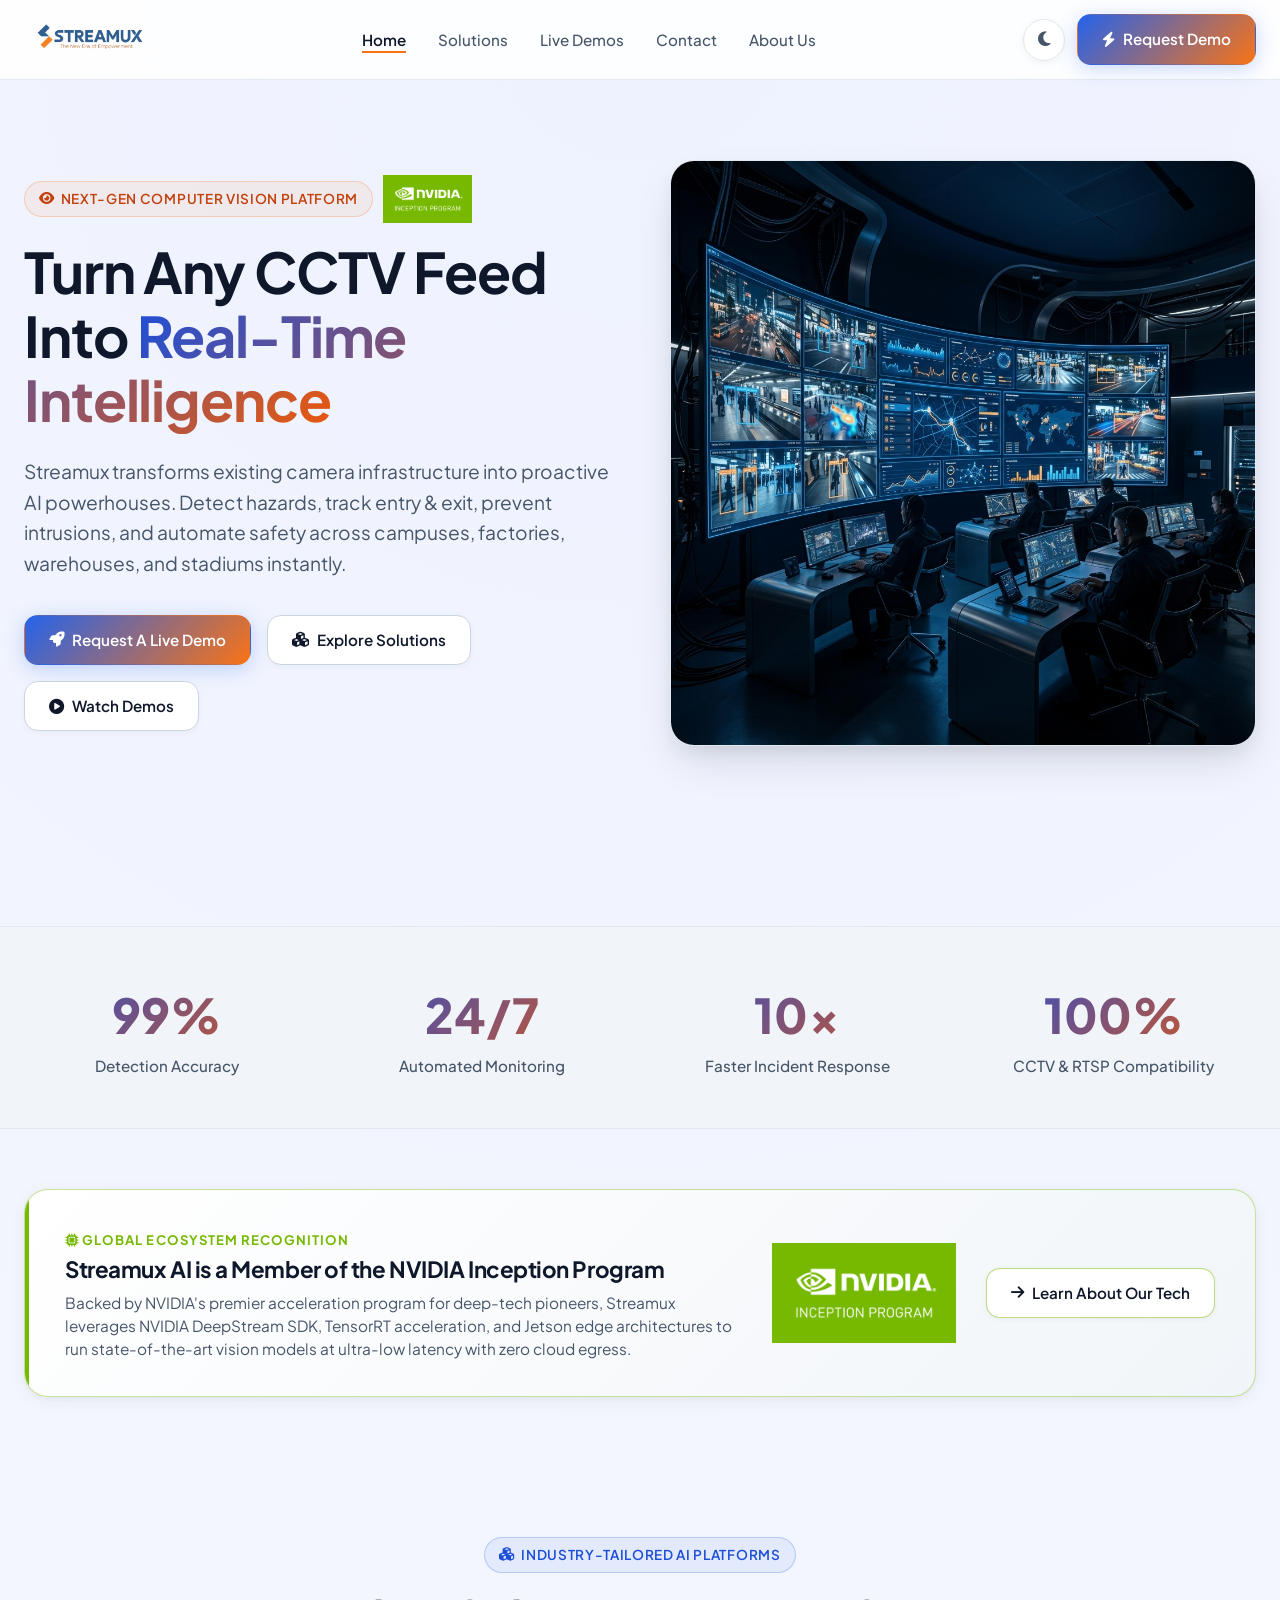
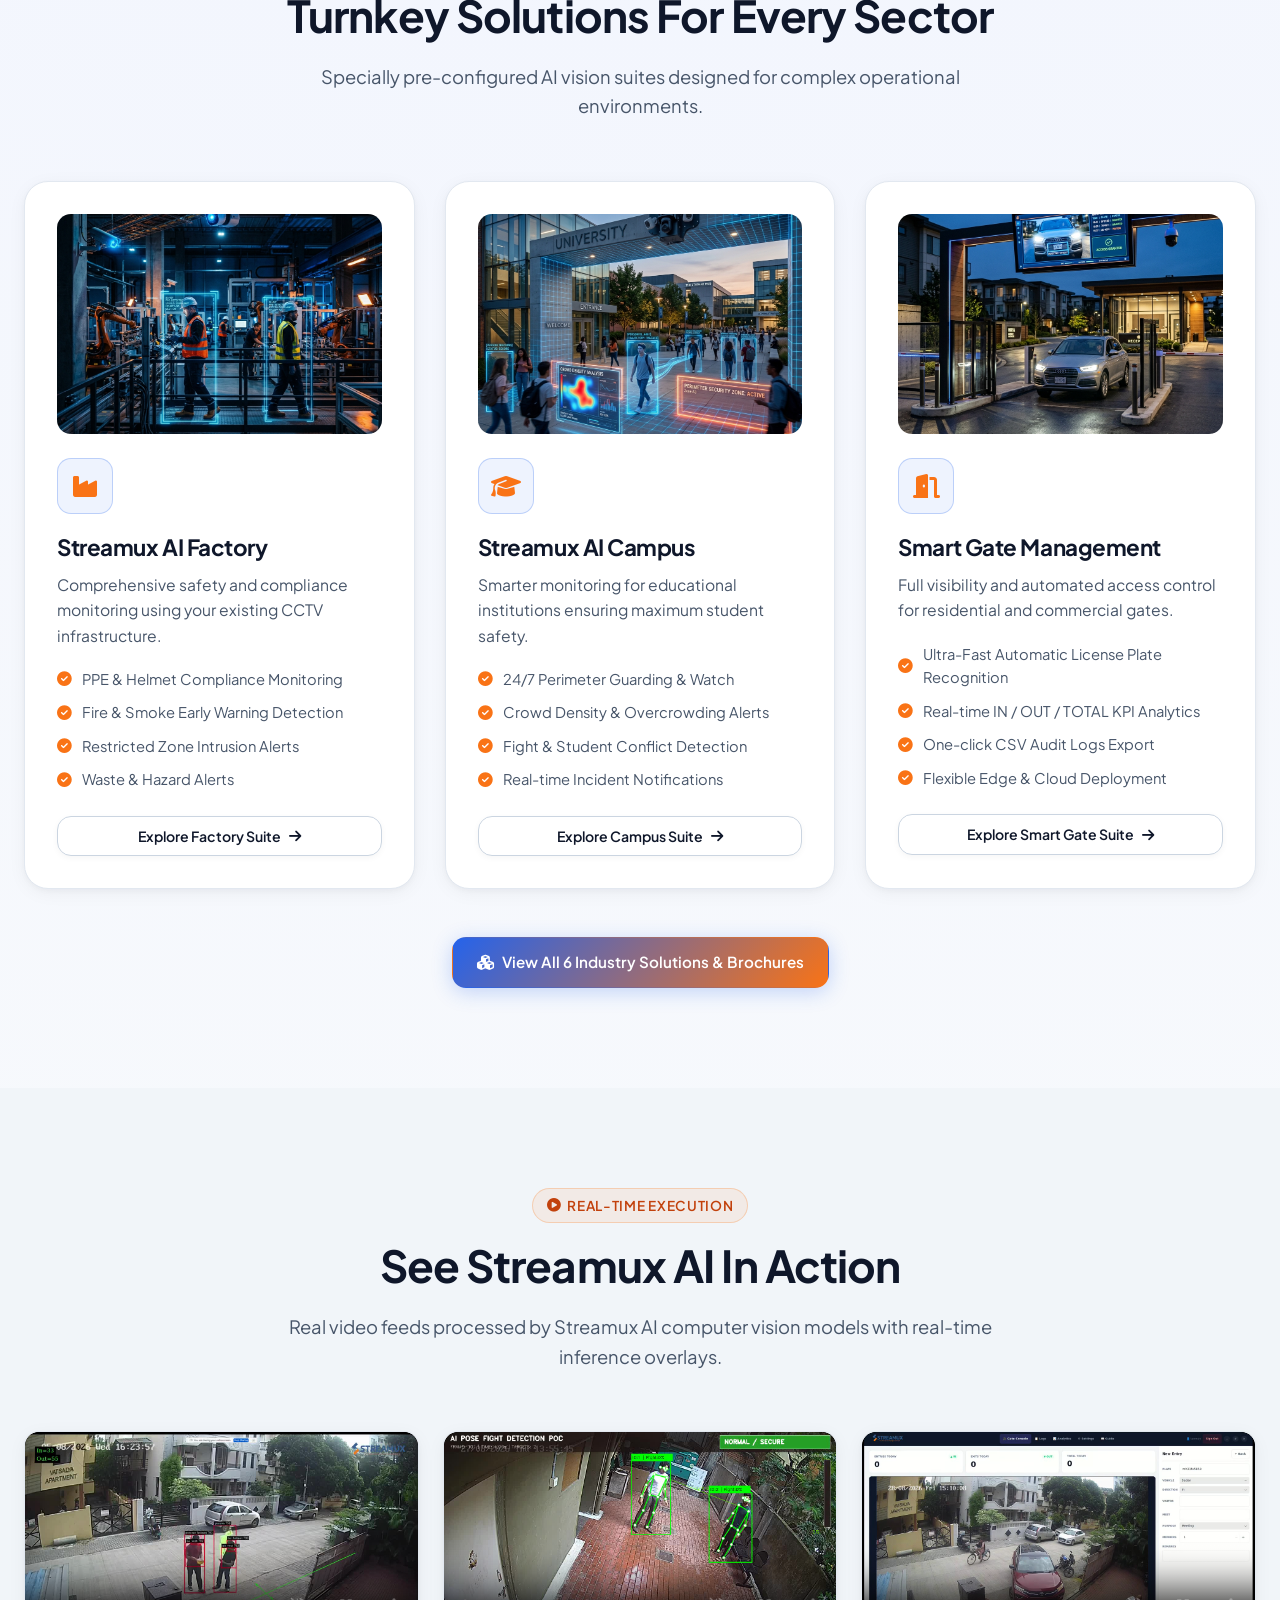
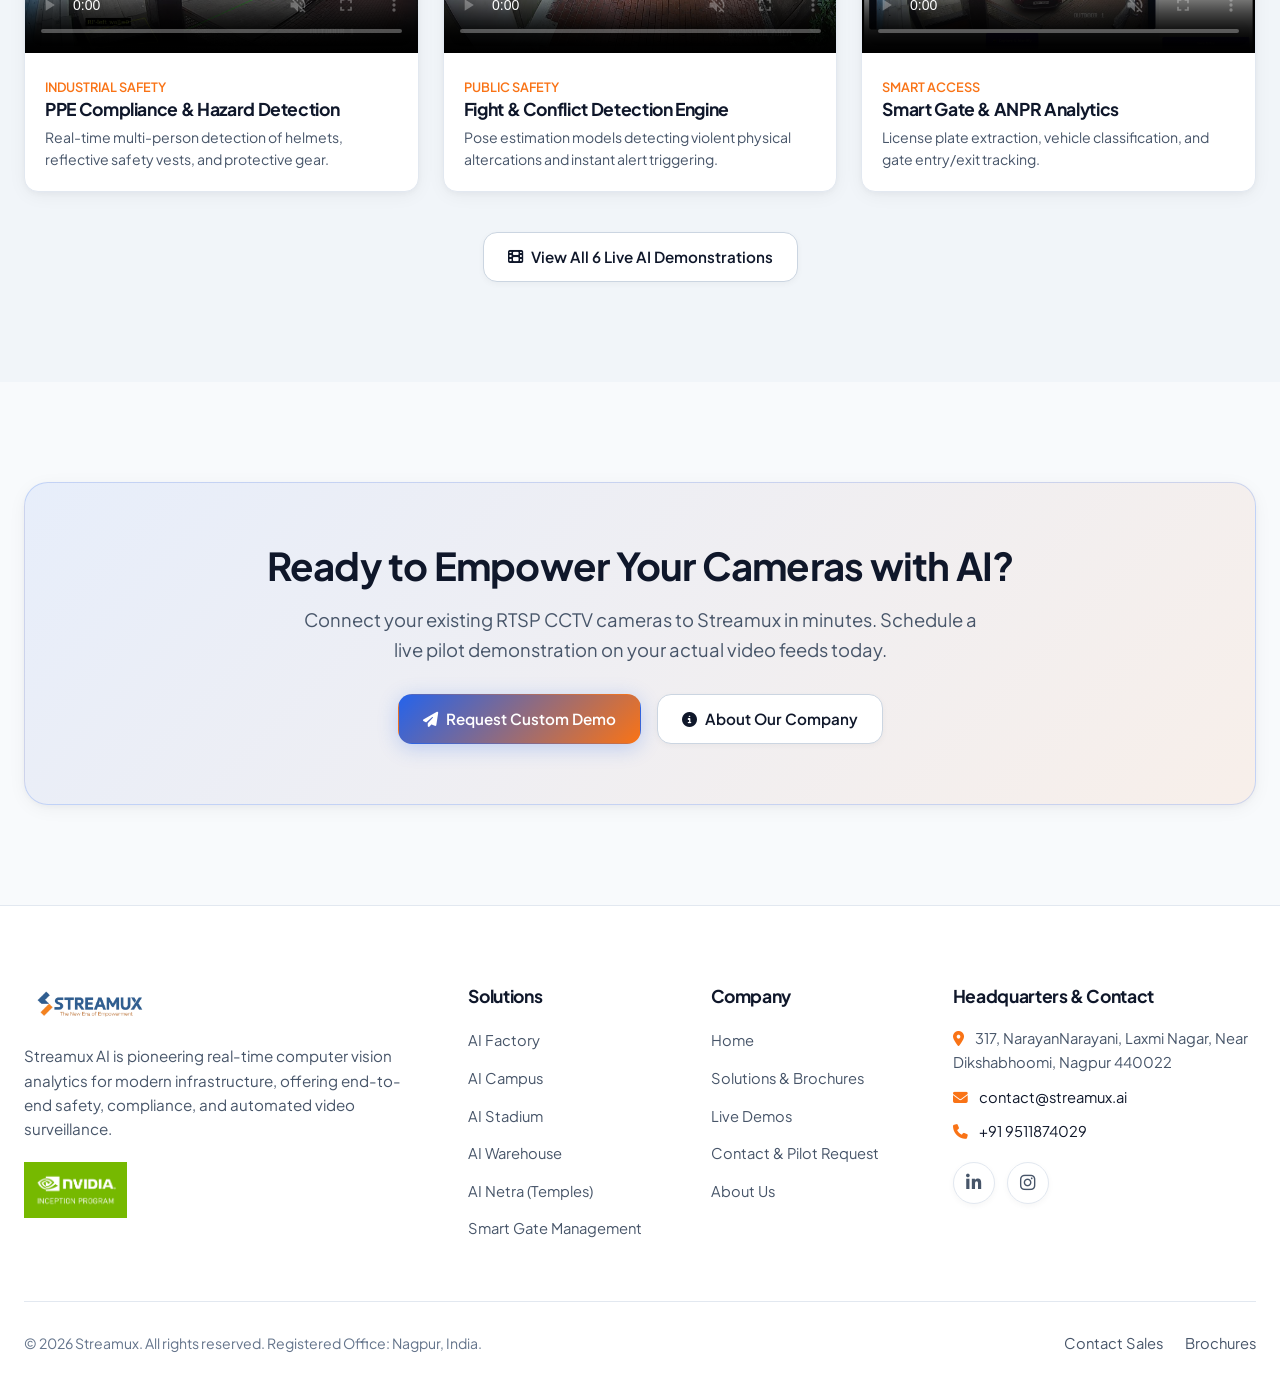
==== commit 4c05e8da: "Replace NVIDIA Inception SVG with PNG logo, increase size, and remove borders" ====
--- a/index.html
+++ b/index.html
@@ -76,7 +76,7 @@
               <i class="fas fa-eye"></i> Next-Gen Computer Vision Platform
             </div>
             <div class="nvidia-inception-pill" title="Streamux is a proud member of the NVIDIA Inception Program">
-              <img src="assets/logo/nvidia-inception.svg" alt="NVIDIA Inception Program Member">
+              <img src="assets/logo/Nvidia_Inception_Program.png" alt="NVIDIA Inception Program Member">
             </div>
           </div>
           <h1>
@@ -141,6 +141,9 @@
           latency with zero cloud egress.
         </p>
       </div>
+      <div class="nvidia-banner-logo">
+        <img src="assets/logo/Nvidia_Inception_Program.png" alt="NVIDIA Inception Program Member">
+      </div>
       <div>
         <a href="about.html#nvidia" class="btn btn-secondary"
           style="border-color: rgba(118,185,0,0.5); white-space: nowrap;">
@@ -280,7 +283,7 @@
       <div class="video-card">
         <div class="video-player-container">
           <video controls preload="metadata" playsinline muted poster="assets/images/thumbnails/thumb_gate.jpg">
-            <source src="assets/Demo_Videos/Smart_gate_management.mp4" type="video/mp4">
+            <source src="assets/Demo_Videos/cropped_output.mp4" type="video/mp4">
             Your browser does not support HTML5 video.
           </video>
         </div>
@@ -333,8 +336,8 @@
           safety, compliance, and automated video surveillance.
         </p>
         <div style="margin-top: 20px;">
-          <div class="nvidia-inception-pill">
-            <img src="assets/logo/nvidia-inception.svg" alt="NVIDIA Inception Program Member">
+          <div class="nvidia-inception-pill nvidia-inception-pill--lg">
+            <img src="assets/logo/Nvidia_Inception_Program.png" alt="NVIDIA Inception Program Member">
           </div>
         </div>
       </div>
--- a/css/style.css
+++ b/css/style.css
@@ -583,14 +583,18 @@
   background: #000000;
   position: relative;
   overflow: hidden;
+  border-top-left-radius: var(--radius-md);
+  border-top-right-radius: var(--radius-md);
 }
 
 .video-player-container video {
   width: 100%;
   height: 100%;
-  object-fit: cover;
+  object-fit: contain;
   display: block;
   background-color: #000;
+  border-top-left-radius: var(--radius-md);
+  border-top-right-radius: var(--radius-md);
 }
 
 .video-info {
@@ -834,24 +838,25 @@
   display: inline-flex;
   align-items: center;
   gap: 12px;
-  background: var(--nvidia-pill-bg);
-  border: 1px solid var(--nvidia-pill-border);
-  padding: 8px 18px;
-  border-radius: 40px;
+  background: none;
+  border: none;
+  padding: 0;
   text-decoration: none;
   transition: var(--transition);
-  box-shadow: var(--nvidia-pill-shadow);
 }
 
 .nvidia-inception-pill:hover {
-  border-color: #76B900;
-  box-shadow: 0 6px 24px rgba(118, 185, 0, 0.3);
   transform: translateY(-2px);
 }
 
 .nvidia-inception-pill img {
-  height: 24px;
+  height: 48px;
   width: auto;
+}
+
+/* Larger variant for footers and standalone placements */
+.nvidia-inception-pill--lg img {
+  height: 56px;
 }
 
 .nvidia-banner {
@@ -900,6 +905,23 @@
   letter-spacing: 0.08em;
   display: inline-block;
   margin-bottom: 6px;
+}
+
+.nvidia-banner-logo {
+  flex-shrink: 0;
+  display: flex;
+  align-items: center;
+  justify-content: center;
+  transition: var(--transition);
+}
+
+.nvidia-banner-logo:hover {
+  transform: translateY(-2px);
+}
+
+.nvidia-banner-logo img {
+  height: 100px;
+  width: auto;
 }
 
 /* Founders & Leadership */
@@ -1196,6 +1218,12 @@
   .nvidia-banner {
     flex-direction: column;
     text-align: center;
+  }
+  .nvidia-banner-logo {
+    padding: 20px 32px;
+  }
+  .nvidia-banner-logo img {
+    height: 72px;
   }
 }
 
